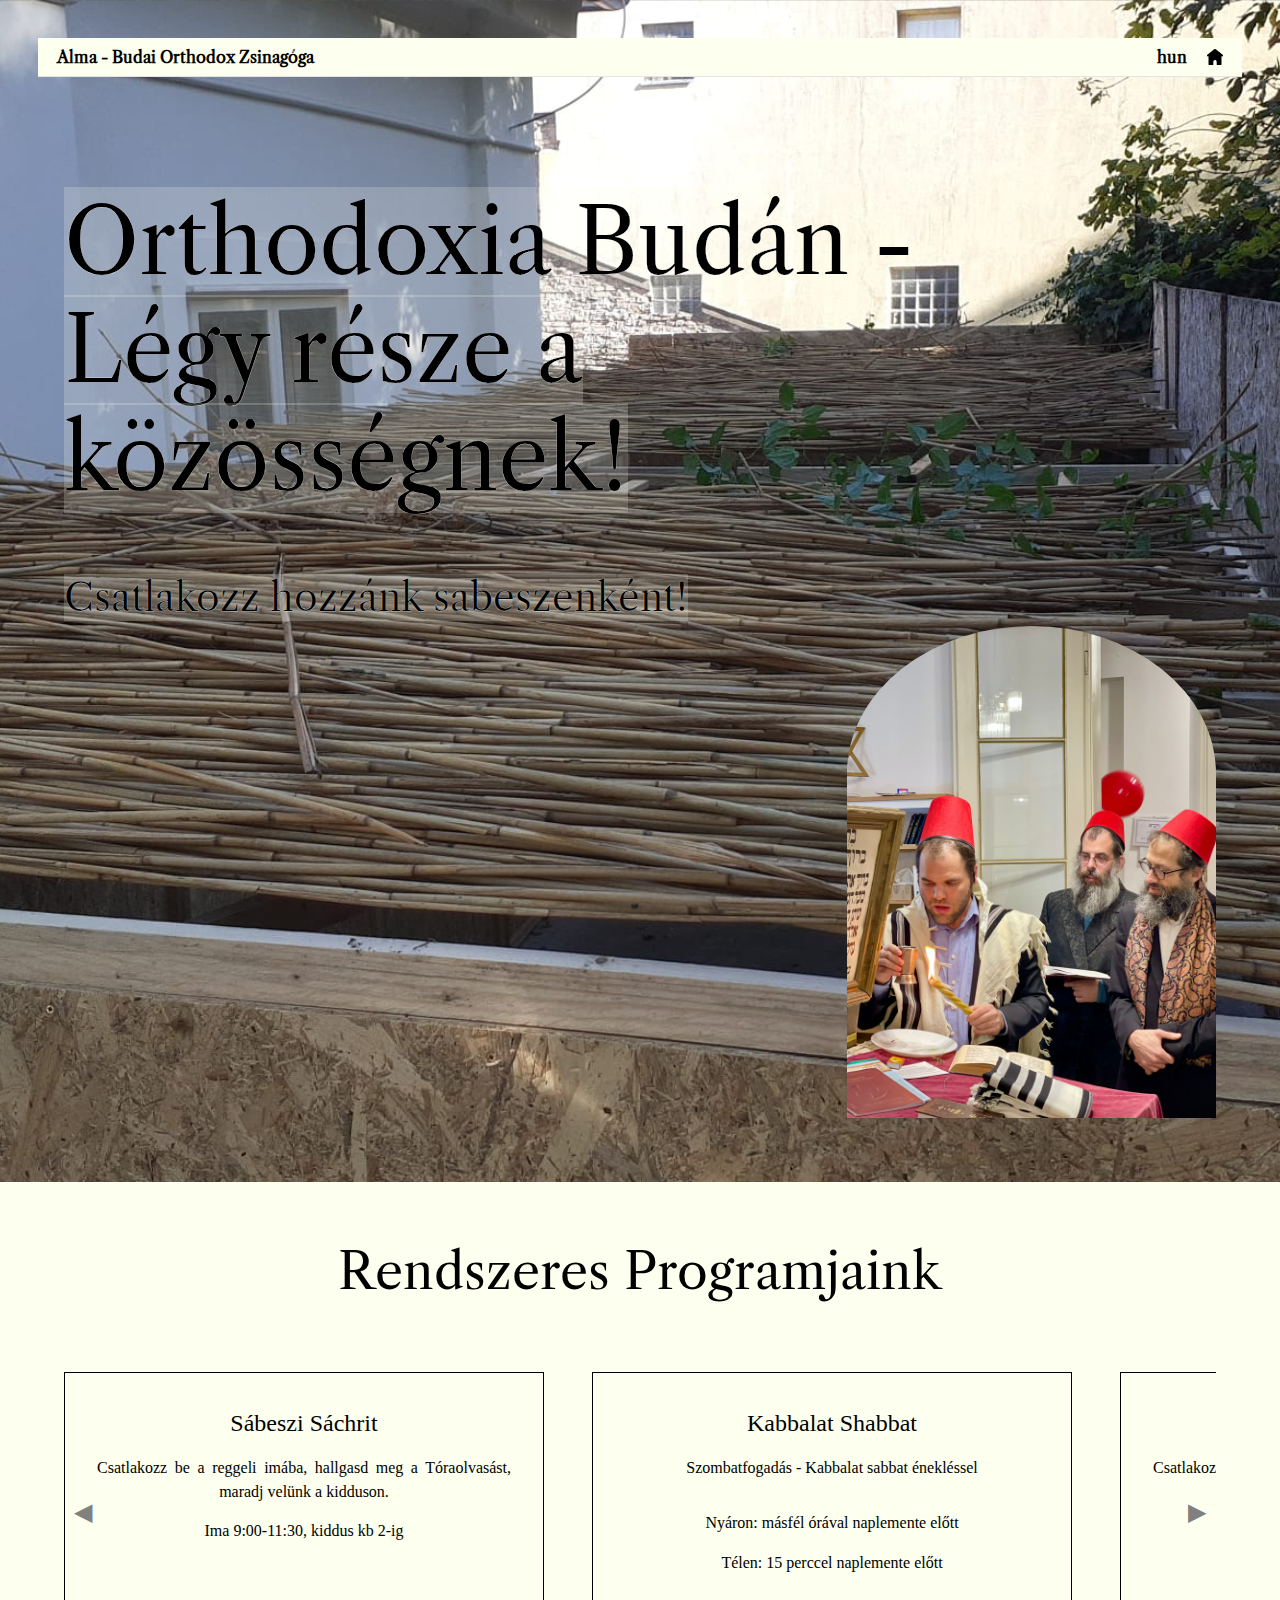
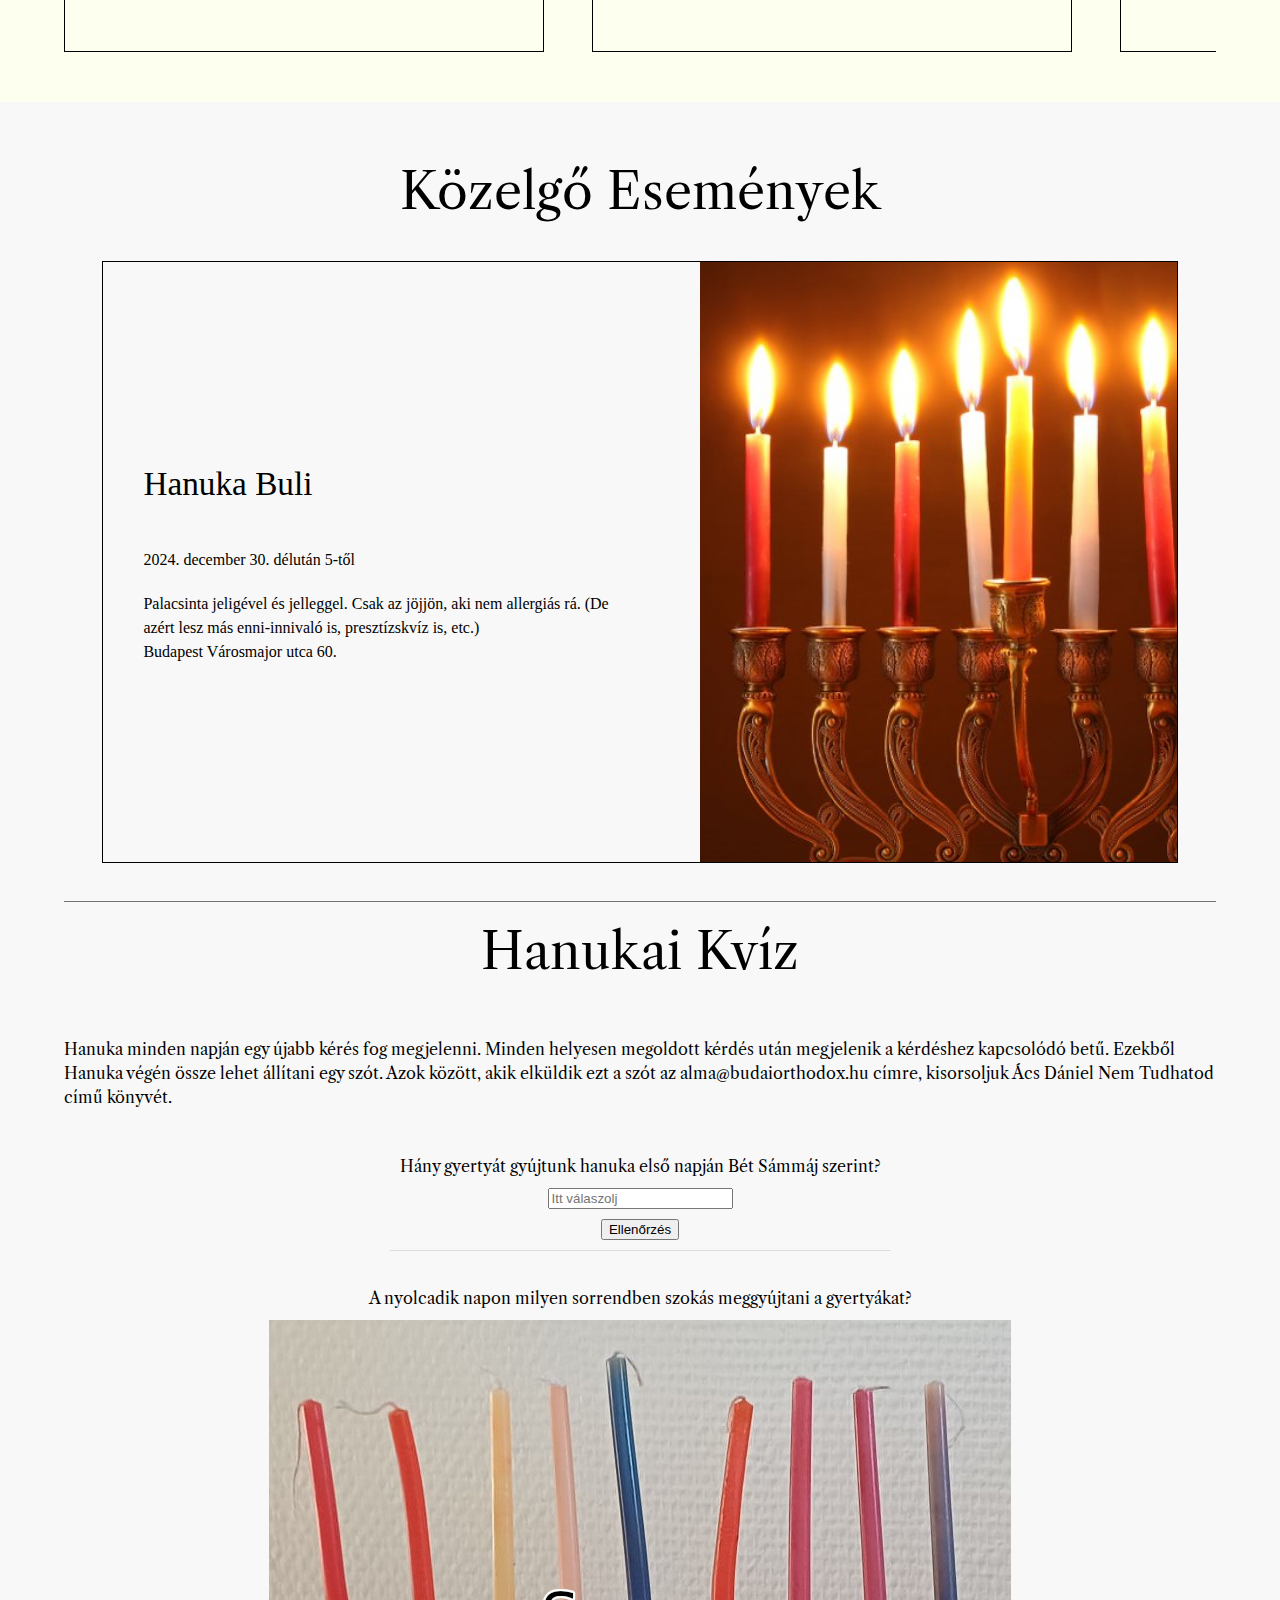
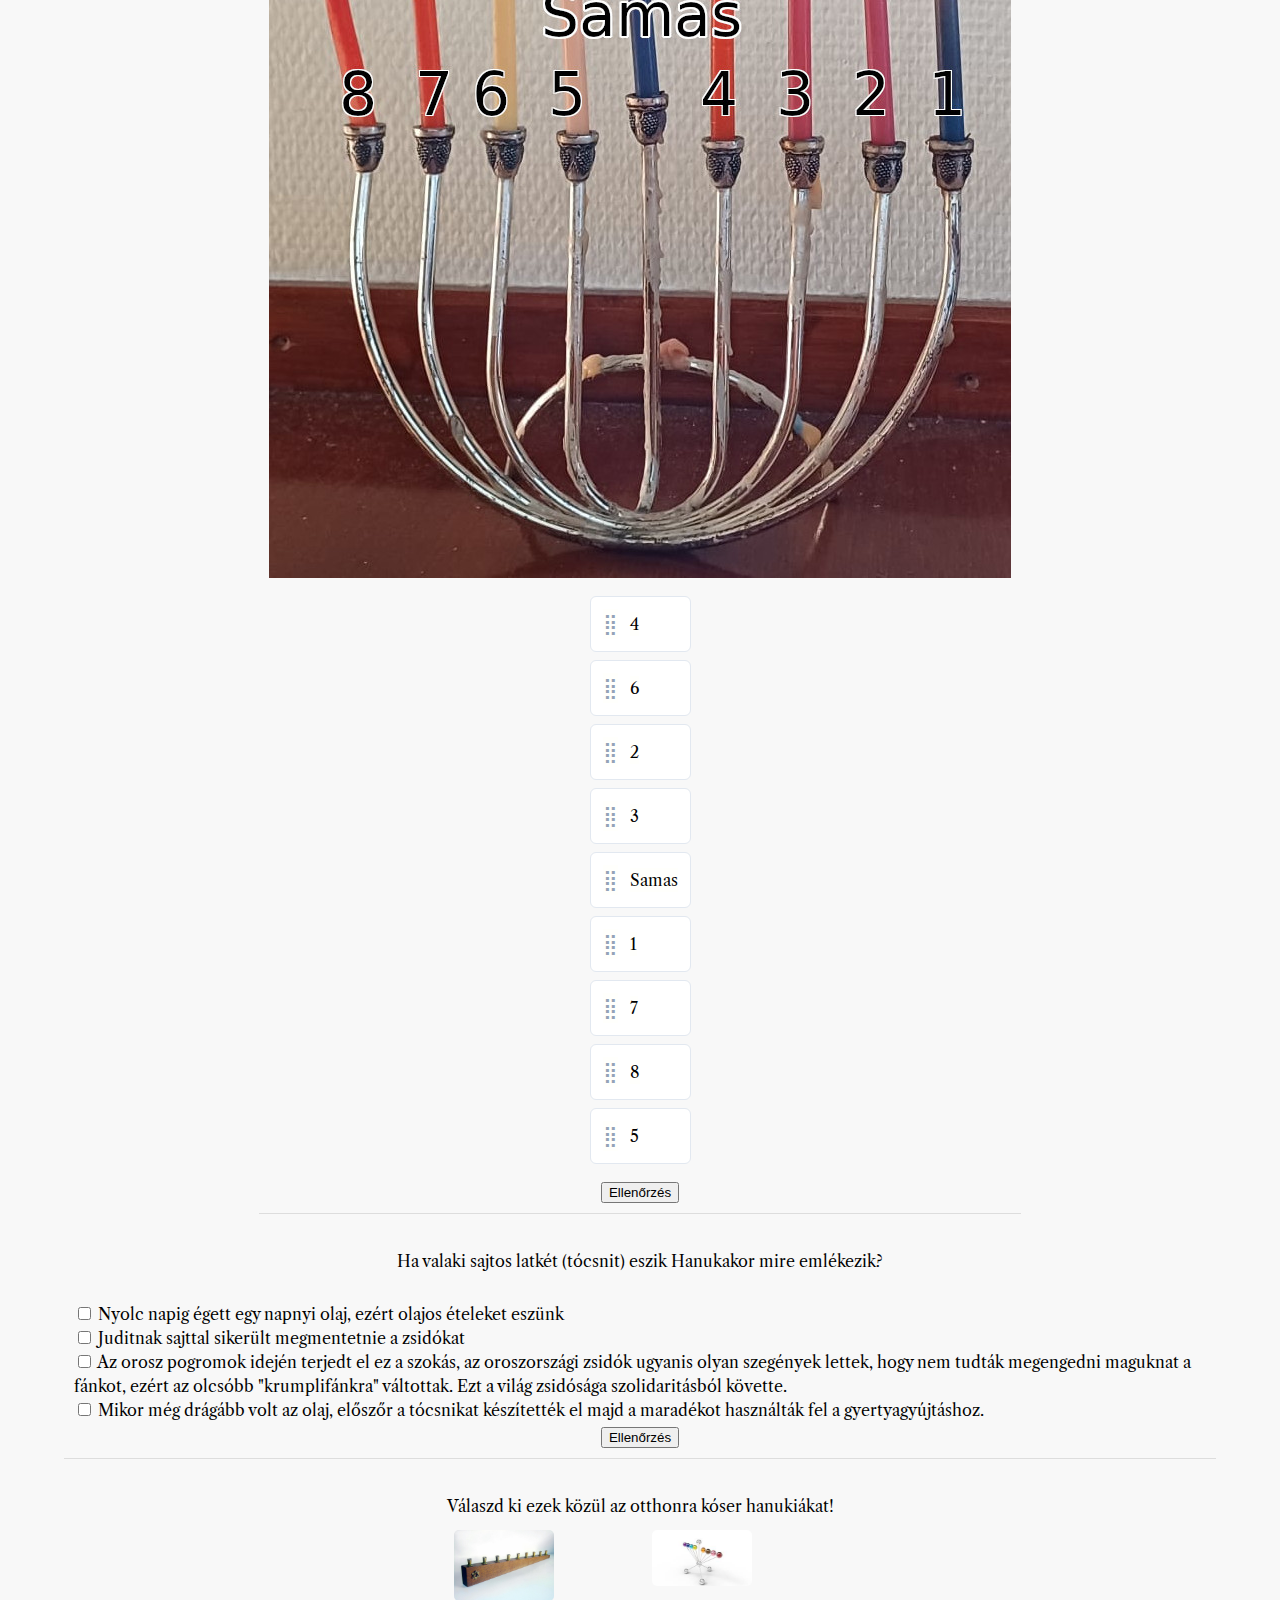
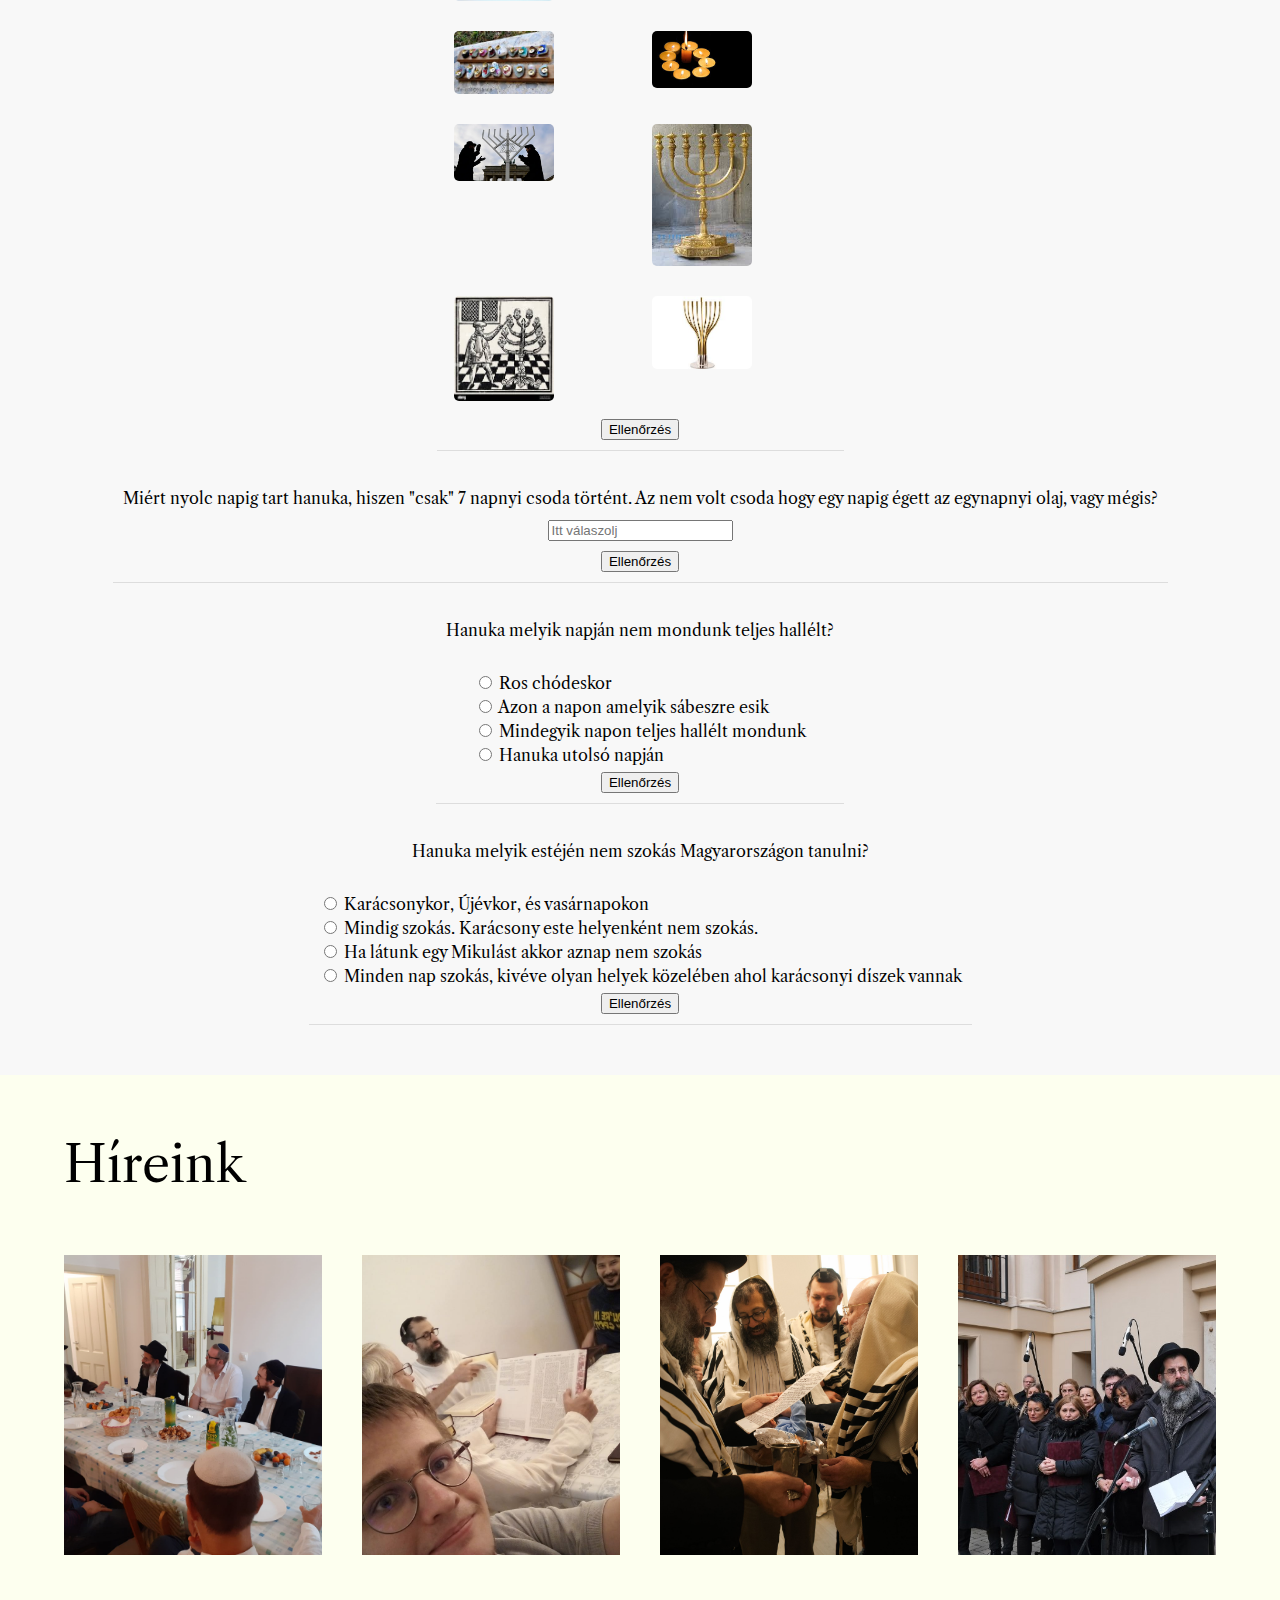
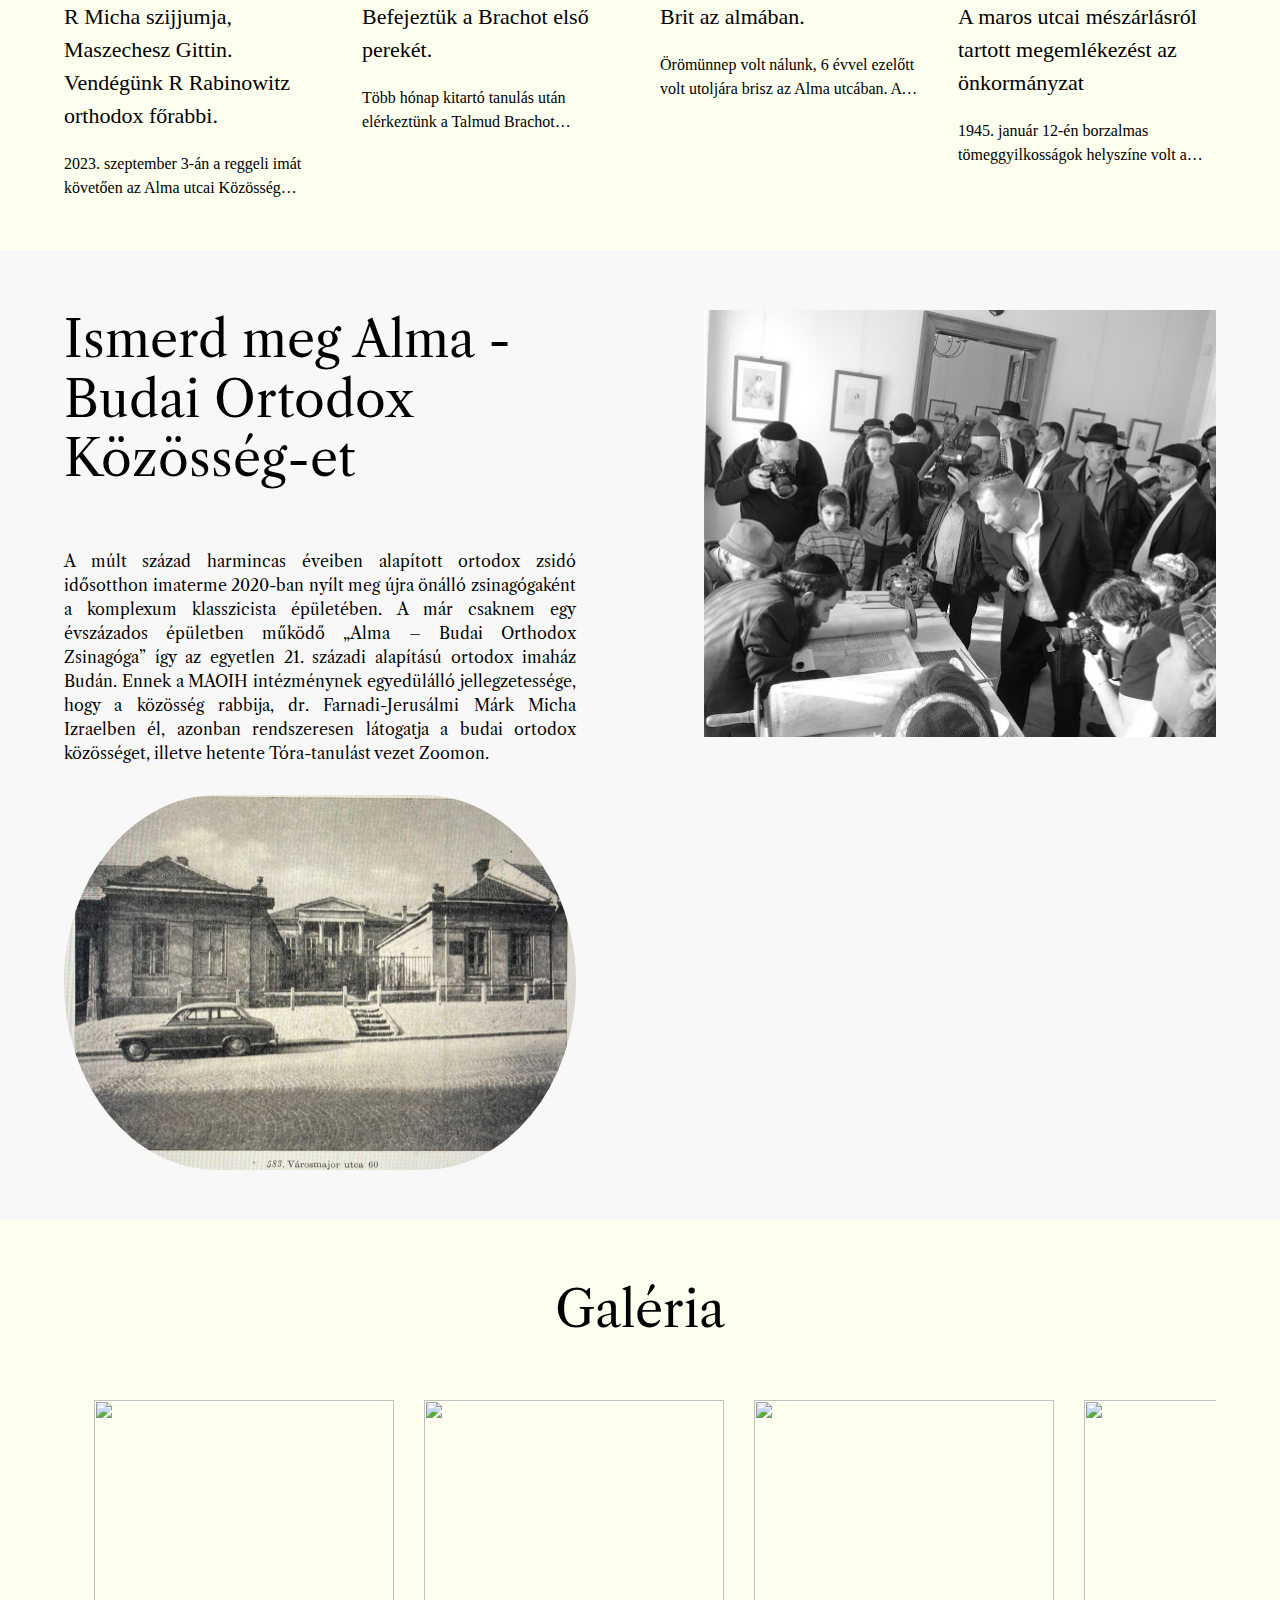
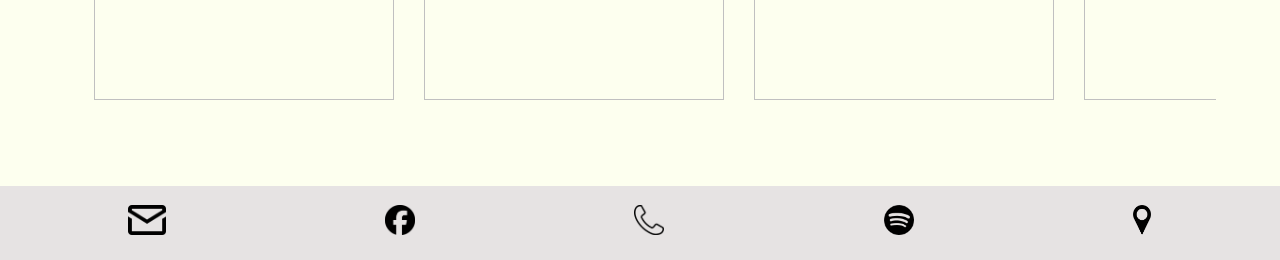
==== index.html @ a901de1e "changed how news are stored and loaded" ====
<!DOCTYPE html>
<html lang="en">
<head>
    <meta charset="UTF-8">
    <meta http-equiv="X-UA-Compatible" content="IE=edge">
    <meta name="viewport" content="width=device-width, initial-scale=1.0">
    <title>Alma Utca</title>
    <link rel="stylesheet" href="style.css">
    <link rel="apple-touch-icon" sizes="144x144" href="/apple-touch-icon.png">
    <link rel="icon" type="image/png" sizes="32x32" href="/favicon-32x32.png">
    <link rel="icon" type="image/png" sizes="16x16" href="/favicon-16x16.png">
    <link rel="manifest" href="/site.webmanifest">
    <link rel="mask-icon" href="/safari-pinned-tab.svg" color="#5bbad5">
    <meta name="msapplication-TileColor" content="#da532c">
    <meta name="theme-color" content="#ffffff">
</head>
<body>
    <div id="main">
        <div id="head">
            <div class="title">
                <span>
                    Orthodoxia Budán - Légy része a közösségnek!
                </span>
            </div>
            <div id="subtitle">
                <span>
                    Csatlakozz hozzánk sabeszenként!
                </span>
            </div>
            <div id="cover-image">
                <img id="cover-image" src="pictures/purim.jpeg" alt="purim">
            </div>
        </div>
        <div id="services">
            <div class="section-title">
                Rendszeres Programjaink
            </div>
            <div id="services-arrows">
                <button id="scroll-left" class="scroll-button">◀</button>
                <div id="service-boxes">
                    <div class="service-box">
                        <div class="service-title">
                            Sábeszi Sáchrit
                        </div>
                        <div class="service-description">
                            Csatlakozz be a reggeli imába, hallgasd meg a Tóraolvasást, maradj velünk a kidduson. 
                        </div>
                        <div class="time">
                            Ima 9:00-11:30, kiddus kb 2-ig
                        </div>
                    </div>
                    <div class="service-box">
                        <div class="service-title">
                            Kabbalat Shabbat
                        </div>
                        <div class="service-description">
                            Szombatfogadás - Kabbalat sabbat énekléssel 
                        </div>
                        <div class="time">
                            <p>Nyáron: másfél órával naplemente előtt</p>
                            <p>Télen: 15 perccel naplemente előtt</p>
                        </div>
                    </div>
                    <div class="service-box">
                        <div class="service-title">
                            Online Misna Tanulás
                        </div>
                        <div class="service-description">
                            Csatlakozz az online misna tanulásunkhoz Micha rabbival és Rambam magyarázatával.
                        </div>
                        <div class="time">
                            19:00 hétfőnként
                        </div>
                        <a href="https://chat.whatsapp.com/KH3yvmOISDRI5Ppe5qF1VL" type="button" target="_blank">
                            Lépj be a whatsapp csoportba
                        </a>
                    </div>
                    <div class="service-box">
                        <div class="service-title">
                            Én Jáákov
                        </div>
                        <div class="service-description">
                            Csatlakozz hozzánk a zsinagógában, ahol a Talmud aggadikus részeit tanuljunk a Brachot traktátusból
                        </div>
                        <div class="time">
                            19:20 hétfőnként
                        </div>
                    </div>
                </div>
                <button id="scroll-right" class="scroll-button">▶</button>
            </div>
            
        </div>
        <div id="upcoming-events">
            <div class="section-title">
                Közelgő Események
            </div>
            <div id="event">
                <div id="event-text">
                    <div id="event-title">
                        Hanuka Buli
                    </div>
                    <div>
                        2024. december 30.
                        délután 5-től
                    </div>
                    Palacsinta jeligével és jelleggel. Csak az jöjjön, aki nem allergiás rá. (De azért lesz más enni-innivaló is, presztízskvíz is, etc.) <br>
                    Budapest Városmajor utca 60.
                </div>
                <img id="event-image" src="pictures/hannukiah.jpg" alt="purim">
            </div>
            <div id="quiz">
                <div class="section-title" id="hanuka-title">
                    Hanukai Kvíz
                </div>
                <div id="quiz-desc">
                    Hanuka minden napján egy újabb kérés fog megjelenni.
                    Minden helyesen megoldott kérdés után megjelenik a kérdéshez kapcsolódó betű.
                    Ezekből Hanuka végén össze lehet állítani egy szót. Azok között, akik elküldik ezt a szót az alma@budaiorthodox.hu címre, kisorsoljuk Ács Dániel Nem Tudhatod című könyvét.
                </div>
                
                
                <div class="question-group">
                    <div class="question">
                        Hány gyertyát gyújtunk hanuka első napján Bét Sámmáj szerint?
                    </div>
                    <input type="number" id="a1" placeholder="Itt válaszolj">
                    <button onclick="check1Answer()">Ellenőrzés</button>
                    <div id="f1" class="feedback">Hibás</div>
                </div>
                <div class="question-group">
                    <div class="question">
                        A nyolcadik napon milyen sorrendben szokás meggyújtani a gyertyákat?
                    </div>
                    <img id="h-numbers" src="pictures/hanukia-8.jpg" alt="hanukia-with-numbered candles">
                    <div id="list">
                        <div class="item" draggable="true" data-value="1">
                            <span class="drag-handle"></span>
                            <span class="text">4</span>
                        </div>
                        <div class="item" draggable="true" data-value="2">
                            <span class="drag-handle"></span>
                            <span class="text">6</span>
                        </div>
                        <div class="item" draggable="true" data-value="3">
                            <span class="drag-handle"></span>
                            <span class="text">2</span>
                        </div>
                        <div class="item" draggable="true" data-value="4">
                            <span class="drag-handle"></span>
                            <span class="text">3</span>
                        </div>
                        <div class="item" draggable="true" data-value="5">
                            <span class="drag-handle"></span>
                            <span class="text">Samas</span>
                        </div>
                        <div class="item" draggable="true" data-value="6">
                            <span class="drag-handle"></span>
                            <span class="text">1</span>
                        </div>
                        <div class="item" draggable="true" data-value="7">
                            <span class="drag-handle"></span>
                            <span class="text">7</span>
                        </div>
                        <div class="item" draggable="true" data-value="8">
                            <span class="drag-handle"></span>
                            <span class="text">8</span>
                        </div>
                        <div class="item" draggable="true" data-value="9">
                            <span class="drag-handle"></span>
                            <span class="text">5</span>
                        </div>
                    </div>
                    <button onclick="checkOrder()">Ellenőrzés</button>
                    <div id="f2" class="feedback">Hibás</div>
                </div>
                <div class="question-group">
                    <form class="quiz-form" id="latke-form">     
                        <div class="question">
                            Ha valaki sajtos latkét (tócsnit) eszik Hanukakor mire emlékezik?
                        </div>
                            <div class="options">
                                <br>
                                <div class="option">
                                    <input type="checkbox" id="q1a" name="q1" value="a">
                                    <label for="q1a">Nyolc napig égett egy napnyi olaj, ezért olajos ételeket eszünk</label>
                                </div>
                                <div class="option">
                                    <input type="checkbox" id="q1b" name="q1" value="b">
                                    <label for="q1b">Juditnak sajttal sikerült megmentetnie a zsidókat</label>
                                </div>
                                <div class="option">
                                    <input type="checkbox" id="q1c" name="q1" value="c">
                                    <label for="q1c">Az orosz pogromok idején terjedt el ez a szokás, az oroszországi zsidók ugyanis olyan szegények lettek, hogy nem tudták megengedni maguknat a fánkot, ezért az olcsóbb "krumplifánkra" váltottak. Ezt a világ zsidósága szolidaritásból követte.</label>
                                </div>
                                <div class="option">
                                    <input type="checkbox" id="q1d" name="q1" value="d">
                                    <label for="q1d">Mikor még drágább volt az olaj, előszőr a tócsnikat készítették el majd a maradékot használták fel a gyertyagyújtáshoz.</label>
                                </div>
                            </div>
                        <button type="submit" class="submit-btn">Ellenőrzés</button>
                        <div id="f3" class="feedback">Hibás</div>
                    </form>
                </div>
                <div class="question-group">
                    <form id="kosher-form" class="quiz-form">     
                        <div class="question">
                            Válaszd ki ezek közül az otthonra kóser hanukiákat!
                        </div>
                            <div class="options" id="kosher-options">
                                <div class="option">
                                    <input type="checkbox" id="q2a" name="q2" value="a">
                                    <label for="q2a"><img class="kosher-img" src="pictures/h1.jpg" alt="colored-hanukia"></label>
                                </div>
                                <div class="option">
                                    <input type="checkbox" id="q2b" name="q2" value="b">
                                    <label for="q2b"><img class="kosher-img" src="pictures/h2.jpeg" alt="colored-hanukia"></label>
                                </div>
                                <div class="option">
                                    <input type="checkbox" id="q2c" name="q2" value="c">
                                    <label for="q2c"><img class="kosher-img" src="pictures/h3.jpg" alt="stone-hanukia"></label>
                                </div>
                                <div class="option">
                                    <input type="checkbox" id="q2d" name="q2" value="d">
                                    <label for="q2d"><img class="kosher-img" src="pictures/h4.jpg" alt="colored-hanukia"></label>
                                </div>
                                <div class="option">
                                    <input type="checkbox" id="q2e" name="q2" value="e">
                                    <label for="q2e"><img class="kosher-img" src="pictures/h5.webp" alt="colored-hanukia"></label>
                                </div>
                                <div class="option">
                                    <input type="checkbox" id="q2f" name="q2" value="f">
                                    <label for="q2f"><img class="kosher-img" src="pictures/h6.jpeg" alt="stone-hanukia"></label>
                                </div>
                                <div class="option">
                                    <input type="checkbox" id="q2g" name="q2" value="g">
                                    <label for="q2g"><img class="kosher-img" src="pictures/h7.jpeg" alt="colored-hanukia"></label>
                                </div>
                                <div class="option">
                                    <input type="checkbox" id="q2h" name="q2" value="h">
                                    <label for="q2h"><img class="kosher-img" src="pictures/h8.jpeg" alt="stone-hanukia"></label>
                                </div>
                            </div>
                        
            
                        <button type="submit" class="submit-btn">Ellenőrzés</button>
                        <div id="f4" class="feedback">Hibás</div>
                    </form>
                </div>
                <div class="question-group">
                    <div class="question">
                        Miért nyolc napig tart hanuka, hiszen "csak" 7 napnyi csoda történt. Az nem volt csoda hogy egy napig égett az egynapnyi olaj, vagy mégis?
                    </div>
                    <input type="text" id="a5" placeholder="Itt válaszolj">
                    <button onclick="check5Answer()">Ellenőrzés</button>
                    <div id="f5" class="feedback">Hibás</div>
                </div>
                <div class="question-group">
                    <form class="quiz-form" id="hallel-form">     
                        <div class="question">
                            Hanuka melyik napján nem mondunk teljes hallélt?
                        </div>
                            <div class="options">
                                <br>
                                <div class="option">
                                    <input type="radio" id="q3a" name="q3" value="a">
                                    <label for="q3a">Ros chódeskor</label>
                                </div>
                                <div class="option">
                                    <input type="radio" id="q3b" name="q3" value="b">
                                    <label for="q3b">Azon a napon amelyik sábeszre esik</label>
                                </div>
                                <div class="option">
                                    <input type="radio" id="q3c" name="q3" value="c">
                                    <label for="q3c">Mindegyik napon teljes hallélt mondunk</label>
                                </div>
                                <div class="option">
                                    <input type="radio" id="q3d" name="q3" value="d">
                                    <label for="q3d">Hanuka utolsó napján</label>
                                </div>
                            </div>
                        <button type="submit" class="submit-btn">Ellenőrzés</button>
                        <div id="f6" class="feedback">Hibás</div>
                    </form>
                </div>
                <div class="question-group">
                    <form class="quiz-form" id="study-form">     
                        <div class="question">
                            Hanuka melyik estéjén nem szokás Magyarországon tanulni?
                        </div>
                            <div class="options">
                                <br>
                                <div class="option">
                                    <input type="radio" id="q4a" name="q4" value="a">
                                    <label for="q4a">Karácsonykor, Újévkor, és vasárnapokon</label>
                                </div>
                                <div class="option">
                                    <input type="radio" id="q4b" name="q4" value="b">
                                    <label for="q4b">Mindig szokás. Karácsony este helyenként nem szokás.</label>
                                </div>
                                <div class="option">
                                    <input type="radio" id="q4c" name="q4" value="c">
                                    <label for="q4c">Ha látunk egy Mikulást akkor aznap nem szokás</label>
                                </div>
                                <div class="option">
                                    <input type="radio" id="q4d" name="q4" value="d">
                                    <label for="q4d">Minden nap szokás, kivéve olyan helyek közelében ahol karácsonyi díszek vannak</label>
                                </div>
                            </div>
                        <button type="submit" class="submit-btn">Ellenőrzés</button>
                        <div id="f7" class="feedback">Hibás</div>
                    </form>
                </div>
            </div>
        </div>
        <div id="news">
            <div class="section-title left-title">
                Híreink
            </div>
            <div id="news-blogs">
                <!--<a href="#" class="new">
                    <img src="pictures/p1.jpeg" alt="nv">
                    <div>
                        <div class="new-title">
                            R Micha szijjumja, Maszechesz Gittin. Vendégünk R Rabinowitz orthodox főrabbi.  
                        </div>
                        <div class="new-description">
                            2023. szeptember 3-án a reggeli imát követően az Alma utcai Közösség rabbija, R Micha Jerusalmi befejezte a Talmud Gittin kötetének tanulásását. Ezt megünneplendő lakomát tartottunk az Alma utcában, ahol vendégünk volt R Aryeh Rabinowitz, a MAOIH főrabbija.
                        </div>
                    </div>
                </a>-->
                <!--<a href="#" class="new">
                    <img src="pictures/brachot.jpeg" alt="nv">
                    <div>
                        <div class="new-title">
                            Befejeztük a Brachot első perekét.
                        </div>
                        <div class="new-description">
                            Több hónap kitartó tanulás után elérkeztünk a Talmud Brachot traktátusának második fejezetéhez. Hétfő esti tanulásainkon a Talmud aggadikus részeit tanulmányozzuk az Én Jáákov nevű kiadványból. Ez előtt még online tanuláson részt vehetünk Micha rabbival, akivel ugyanennek a traktásusnak a Misnáit tanuljuk Rambam magyarázataival.
                        </div>
                    </div>
                </a>-->
                <!--<a href="#" class="new">
                    <img src="pictures/brit.jpeg" alt="nv">
                    <div>
                        <div class="new-title">
                            Brit az almában.
                        </div>
                        <div class="new-description">
                            Örömünnep volt nálunk, 6 évvel ezelőtt volt utoljára brisz az Alma utcában. A Cseh család második fiát léptettük Ábráhám szövetségébe. A mohel Rav Jehosua Adler volt, a kveterek R Zév Paskesz és Sáron, a szandek Rav Árje Mordecháj Rabinowitz, az ortodoxia főrabbija volt. A nevet R Micha Farnadi-Jerusalmi rabbink adta, míg a gyermeket Hegedüs Sault tartotta. A kisfiú a Jákov Elázár nevet kapta. Mazal Tov!
                        </div>
                    </div>
                </a>-->
                <!--<a href="#" class="new">
                    <img src="pictures/maros.jpeg" alt="n4">
                    <div>
                        <div class="new-title">
                            A maros utcai mészárlásról tartott megemlékezést az önkormányzat
                        </div>
                        <div class="new-description">
                            1945. január 12-én borzalmas tömeggyilkosságok helyszíne volt a Hegyvidék: a Maros utcai zsidókórházban, a Városmajor utcai Bíró Dániel Kórházban, valamint az Alma utcai szeretetotthonban védtelen emberek százait ölték meg a XII. kerületi nyilasok.
                            A meggyilkoltakra emlékezve az egykori zsidókórház udvarán található emléktáblánál, valamint a második világháború kerületi áldozatainak városmajori (Mohácsi András, közösségünk tagja által tervezett) emlékművénél helyezte el koszorúit a Hegyvidéki Önkormányzat.
                            Farnadi-Jerusálmi Micha rabbink szintén is beszélt az egybegyűltek előtt. Úgy látja, vannak, akik számára a tények nem fontosak, és negatív fényben tüntetik fel az emlékezést, mondván, egyeseknek „mindig csak ugyanaz jut az eszébe”.
                            De ez nem így van, hiszen emlékezni kell ahhoz, hogy ne felejtsük el a szörnyűségeket, azok ne történhessenek meg ismét.
                            A beszédről a felvételt itt láthatjátok:
                        </div>
                    </div>
                </a>-->

            </div>
        </div>
        <div id="about">
            <div id="left-section">
                <div class="section-title left-title" id="about-title">
                    Ismerd meg Alma - Budai Ortodox Közösség-et
                </div>
                <!--Az Alma utca épületét valamivel a hábórú után vette a hitközség. Ekkor lett szeretetotthon és zsinagóga ahová az otthon lakói és a környéken élő zsidók is jártak. A következő években az épület folyamatosan romlott így felújításra szorult, ez nemrégiben be is fejeződött az imaház részén. Napjainkban egy fiatalos kisebb közösség alkotja Buda egyetlen ortodox közösségét.-->
                <!--AI version-->
                <!--Ez a rész még nincs kész teljesen, bocsi. <br>
                Az Alma utcai épület története fontos részét képezi Budapest zsidó örökségének. A második világháború befejezését követő években a budai zsidó hitközség megvásárolta ezt az ingatlant, amely hamarosan kettős funkciót kezdett betölteni: egyrészt szeretetotthonként szolgált az idős, gondozásra szoruló zsidó emberek számára, másrészt zsinagógaként működött, amely nemcsak az otthon lakóit, hanem a környező utcákban és kerületekben élő zsidó családokat is vonzotta.
Az épület az évtizedek során jelentős igénybevételnek volt kitéve, és állapota fokozatosan romlott. A szerkezeti problémák és az általános elhasználódás miatt átfogó felújításra volt szükség. A rekonstrukciós munkálatok elsősorban az imaház részére koncentráltak, és örömteli módon a közelmúltban sikeresen be is fejeződtek. A felújítás során nagy figyelmet fordítottak arra, hogy megőrizzék az épület eredeti karakterét, miközben a modern kor követelményeinek is megfeleljen.
Napjainkban ez a hely különleges szerepet tölt be Budapest zsidó életében, hiszen ez Buda egyetlen ortodox közössége. A korábbi időszakokhoz képest jelentős változás, hogy most egy fiatalabb generáció alkotja a közösség gerincét. Ez a fiatalos lendület új energiát és dinamizmust hoz a közösség életébe, miközben az ortodox hagyományokat és szokásokat hűen őrzik és ápolják. A közösség aktív szerepet vállal a zsidó vallási és kulturális élet fenntartásában, rendszeres programokat és összejöveteleket szerveznek, ezáltal is erősítve a budai zsidóság összetartását és identitását.
Ez a fejlődés azt mutatja, hogy az Alma utcai zsinagóga és közösségi központ továbbra is fontos szerepet játszik a főváros zsidó életében, összekapcsolva a múlt örökségét a jelen kihívásaival és a jövő lehetőségeivel.-->
A múlt század harmincas éveiben alapított ortodox zsidó idősotthon imaterme 2020-ban nyílt meg újra önálló zsinagógaként a komplexum klasszicista épületében. A már csaknem egy évszázados épületben működő „Alma – Budai Orthodox Zsinagóga” így az egyetlen 21. századi alapítású ortodox imaház Budán. Ennek a MAOIH intézménynek egyedülálló jellegzetessége, hogy a közösség rabbija, dr. Farnadi-Jerusálmi Márk Micha Izraelben él, azonban rendszeresen látogatja a budai ortodox közösséget, illetve hetente Tóra-tanulást vezet Zoomon.
                <img src="pictures/regi-wide.jpeg" alt="virag">
            </div>
            <img id="about-right-image" src="pictures/people.jpg" alt="torajavitas">
        </div>
        <div id="gallery">
            <div class="section-title">
                Galéria
            </div>
            <!--<div id="images-arrows">
                <button id="left-arrow" class="arrow">&lt;</button>-->
                <div id="images">
                    <a target="_blank" href="pictures/gallery/p1.jpeg">
                        <img src="pictures/gallery/p1.jpeg" alt="">
                    </a>
                    <a target="_blank" href="pictures/gallery/p2.jpeg">
                        <img src="pictures/gallery/p2.jpeg" alt="">
                    </a>
                    <a target="_blank" href="pictures/gallery/p3.jpeg">
                        <img src="pictures/gallery/p3.jpeg" alt="">
                    </a>
                    <a target="_blank" href="pictures/gallery/p4.jpeg">
                        <img src="pictures/gallery/p4.jpeg" alt="">
                    </a>
                    <a target="_blank" href="pictures/gallery/nature.jpg">
                        <img src="pictures/gallery/nature.jpg" alt="">
                    </a>
                    <a target="_blank" href="pictures/gallery/indoors.jpeg">
                        <img src="pictures/gallery/indoors.jpeg" alt="">
                    </a>
                    <a target="_blank" href="pictures/gallery/people.jpg">
                        <img src="pictures/gallery/people.jpg" alt="">
                    </a>
                    <a target="_blank" href="pictures/gallery/suka.jpeg">
                        <img src="pictures/gallery/suka.jpeg" alt="">
                    </a>
                    <a target="_blank" href="pictures/gallery/purim.jpeg">
                        <img src="pictures/gallery/purim.jpeg" alt="">
                    </a>
                    <a target="_blank" href="pictures/gallery/brit.jpeg">
                        <img src="pictures/gallery/brit.jpeg" alt="">
                    </a>
                    <a target="_blank" href="pictures/gallery/brachot.jpeg">
                        <img src="pictures/gallery/brachot.jpeg" alt="">
                    </a>
                    <a target="_blank" href="pictures/gallery/regi-tall.jpeg"></a>
                        <img src="pictures/gallery/regi-tall.jpeg" alt="">
                    </a>
                </div>
                <!--<button id="right-arrow" class="arrow">&gt;</button>
            </div>-->
        </div>
    </div>
    <script src="script.js"></script>
</body>
---- style.css ----
body {
	margin: 0px;
	font-family: caslon;
	line-height: 1.5;
}

a {
	text-decoration: none;
	color: inherit;
}

header {
	position: fixed;
	background-color: #fdffef;
	border-bottom: 1px solid #e6e3e3;
	/*width: calc(100% - 2cm);*/
	height: 1cm;
	font-weight: bold;
	display: flex;
	align-items: center;
	padding-left: 0.5cm;
	padding-right: 0.5cm;
	margin: 0.5cm;
	justify-content: space-between;
	z-index: 2;
	top: 0.5cm;
	left: 0.5cm;
	right: 0.5cm;
}

header a img {
	height: 16px;
}

header a {
	display: flex;
	align-items: center;
}

#right-header {
	display: flex;
	gap: 20px;
	align-items: center;
}

#main {
	display: flex;
	flex-direction: column;
}

#main > * {
	padding-left: 5vw;
	padding-right: 5vw;
	padding-top: 60px;
	padding-bottom: 50px;
}

#head {
	background-image: url("pictures/suka.jpeg");
	background-position: center;
	background-size: cover;
	display: flex;
	flex-direction: column;
	padding-bottom: 5vw;
}

.title {
	font-size: min(10.8vw, 90px);
	/*font-size: 21px;*/
	font-family: Caslon;
	max-width: 960px;
	/*height: 200px;*/
	/*margin-top: 190px;*/
	margin-top: 10vw;
	-webkit-text-stroke: #f8f8f8 0.2px;
	line-height: 1.2;
}

#subtitle {
	font-size: 3vw;
	/*font-size: 32px;*/
	margin-top: 1.5cm;
	/*font-weight: bolder;*/
	-webkit-text-stroke: whitesmoke 0.25px;
}

span {
	/*background-color: #fdffef;*/
	background-color: rgba(253, 255, 239, 0.2);
}

#cover-image {
	max-width: 418px;
	max-height: 492px;
	align-self: flex-end;
	border-top-left-radius: 50% 30%;
	border-top-right-radius: 50% 30%;
}

@font-face {
	font-family: Caslon;
	/*font-weight: bolder;*/
	src: url("/fonts/Libre_Caslon_Text/LibreCaslonText-Regular.ttf");
}

@font-face {
	font-family: Wix;
	/*font-weight: bolder;*/
	src: url("/fonts/Wix_Madefor_Text/WixMadeforText-VariableFont_wght.ttf");
}

.section-title {
	/*font-size: 72px;*/
	font-size: max(3.9vw, 26px);
	text-align: center;
	line-height: 1.2;
	margin-bottom: 30px;
}

.left-title {
	text-align: left;
}

#services {
	background-color: #fdffef;
	gap: 40px;
	display: flex;
	flex-direction: column;
}

#services-arrows {
    display: flex;
    align-items: center;
    position: relative;
    width: 100%;
}

.scroll-button {
    background-color: transparent;
    color: gray;
    border: none;
    cursor: pointer;
    font-size: 24px;
    padding: 10px;
	display: none;
}

#scroll-left {
    position: absolute;
    left: 0;
}

#scroll-right {
    position: absolute;
    right: 0;
}


#service-boxes {
	flex-direction: column;
	font-family: Wix;
	font-size: 16px;
	display: flex;
	gap: 48px;
	/*justify-content: center;*/
    overflow-x: auto;
    scroll-behavior: smooth;
    /*width: calc(100% - 100px);*/ /* Adjusting width to accommodate arrows */
}

.service-box {
	border: 1px solid black;
	height: 280px;
	width: 100%;
	/*min-width: 360px;*/
	max-width: 480px;
	box-sizing: border-box;
	flex-shrink: 0;
	display: flex;
	flex-direction: column;
	align-items: center;
	padding: 32px;
	gap: 15px;
	/*flex: 1 1 360px;*/
	text-align: center;
	/*justify-content: center;*/
}

.service-title {
	font-size: 24px;
	font-weight: light;
}

.service-description {
	text-align: justify;
	text-align-last: center;
}

.service-box a {
	background-color: #eec355;
	padding: 11px;
}

#upcoming-events {
	background-color: #f8f8f8;
}

#event {
	flex-direction: column-reverse;
	border: 1px solid black;
	display: flex;
	height: 600px;
	margin: 3vw;
	gap: 40px;
	font-family: Wix;
}

#event-text {
	flex: 1;
	display: flex;
	justify-content: center;
	flex-direction: column;
	gap: 20px;
	padding: 40px;
	box-sizing: border-box;
	width: 100%;
}

#event-title {
	font-size: 24px;
	/*font-size: 2.6vw;*/
	margin-bottom: 20px;
	/*display: contents;*/
}

#event-image {
	flex: 1;
	object-fit: cover;
	width: 100%;
	overflow: hidden;
}

#news {
	background-color: #fdffef;
}

#news-blogs {
	display: flex;
	flex-direction: column;
	justify-content: space-between;
	margin-top: 60px;
	width: 100%;
	gap: 40px;
	font-family: Wix;
}

.new {
	display: flex;
	flex-direction: column;
	flex: 1;
	gap: 45px;
}

.new:hover {
	/*background-color: #e4e6d7;*/
	/*background-color: hsl(67.5, 6.27, 80);*/
	transform: scale(1.05);
}

.new img {
	max-width: 100%;
	height: 300px;
	object-fit: cover;
}

.new-title {
	margin-bottom: 20px;
	font-size: 22px;
}

.new-description {
	display: -webkit-box;
	-webkit-box-orient: vertical;
	-webkit-line-clamp: 2;
	overflow: hidden;
	text-overflow: ellipsis;
	height: 3em;
	line-height: 1.5em;
	line-clamp: 2;
}

#about {
	background-color: #f8f8f8;
	display: flex;
	justify-content: space-between;
	position: relative;
	/*height: auto;
	min-height: 300px;*//
}

#left-section {
	width: 40vw;
	font-size: 16px;
	gap: 30px;
	display: flex;
	flex-direction: column;
	text-align: justify;
}

#left-section img {
	aspect-ratio: 467/342;
	object-fit: cover;
	border-top-left-radius: 30% 50%;
	border-bottom-left-radius: 30% 50%;
	border-top-right-radius: 30% 50%;
	border-bottom-right-radius: 30% 50%;
}

#about-right-image {
	max-width: 40vw;
	max-height: calc(30vw/467*520);
	object-fit: cover;
}

#gallery {
	background-color: #fdffef;
}

#images {
	display: flex;
	gap: 30px;
	/*transition: transform 0.5s ease;*/
  	overflow: auto;
  	white-space: nowrap;
  	padding: 30px;
}

#images img{
	height: 300px;
	width: 300px;
	object-fit: cover;
	flex-shrink: 0;
}

footer {
	background-color: #e6e3e3;
	display: flex;
	justify-content: space-around;
	align-items: center;
	padding: 0.5cm;	
}

footer a img {
	height: 30px;
}

#news-body {
	padding-left: 10vw;
	padding-right: 10vw;
	display: flex;
	flex-direction: column;
	background-color: #fdffef;
	z-index: 0;
	position: relative;
	padding-bottom: 5vw;
}

#news-body > * {
	z-index: 3;
}

#news-image {
	width: 100vw;
	height: 100vh;
	object-position: center;
	object-fit: cover;
	position: absolute;
	top: 0;
	z-index: -1;
	right: 0;
}

#new-cover-title {
	/*font-size: 120px;*/
	max-width: 100%;
	-webkit-text-stroke: #f8f8f8 1px;
}

#title-line {
	margin-top: 50px;
	margin-bottom: 100px;
	width: 100%;
	height: 1px;
	background: black;
	border: 1px;
	border-color: gray;
}

#image-overlay {
	position: absolute;
	top: 0;
	left: 0;
	width: 100%;
	height: 100vh;
	background: linear-gradient(to bottom, rgba(0, 0, 0, 0) 0%, #fdffef);
	z-index: 2; /* Above the image, below the content */
	pointer-events: none; /* Ensure the overlay doesn't block interactions */
}

  #news-description {
	font-size: xx-large;
	text-align: justify;
	font-family: Wix;
  }

  #quiz {
	display: flex;
	align-items: center;
	flex-direction: column;
	border: 0;
	border-top: 1px;
	border-color: rgba(107, 100, 100, 0.915);
	border-style: solid;
	gap: 25px;
  }

  #quiz-desc {
	margin-bottom: 10px;
  }

  #hanuka-title {
	margin-top: 20px;
  }

  .question-group {
	display: flex;
	flex-direction: column;
	align-items: center;
	gap: 10px;
	max-width: 100%;
	border-bottom: 1px solid #ddd;
	padding: 10px;
  }

  .feedback {
	margin-top: 10px;
	padding: 10px;
	border-radius: 4px;
	/*opacity: 0;*/
	transition: opacity 0.3s ease;
	min-height: 42px;
	display: none;
	width: auto;
	text-align: center;
	vertical-align: middle;
}

.correct {
	background-color: #d4edda;
	color: #155724;
	border: 1px solid #c3e6cb;
	opacity: 1;
}

.incorrect {
	background-color: #f8d7da;
	color: #721c24;
	border: 1px solid #f5c6cb;
	opacity: 1;
}

.drag-handle {
	margin-right: 12px;
	color: #94a3b8;
}

.drag-handle::before {
	content: "⣿";
	font-size: 20px;
}

.item {
	display: flex;
	align-items: center;
	padding: 12px;
	margin: 8px 0;
	background: white;
	border: 1px solid #e2e8f0;
	border-radius: 6px;
	cursor: move;
	user-select: none;
	transition: background-color 0.3s ease;
	touch-action: none;
}

.item:hover {
	background: #f8fafc;
}

.item.dragging {
	opacity: 0.5;
	border: 1px dashed #3b82f6;
}

#h-numbers {
	max-width: 100%;
}

.quiz-form {
	display: flex;
	flex-direction: column;
	align-items: center;
	gap: 5px;
}

.kosher-img {
	width: 100px;
	height: auto;
	border-radius: 5px;
	display: block;
	margin: 0 auto;
}

#kosher-options {
	display: grid;
	grid-template-columns: repeat(2, 1fr); /* Two columns */
	gap: 10px; /* Space between rows and columns */
	width: 100%;
  }

#kosher-options .option input[type="checkbox"]{
	display: none;
}

#kosher-options .option label {
	display: inline-block;
	cursor: pointer;
	border: 2px solid transparent;
	border-radius: 8px;
	padding: 5px;
	transition: all 0.3s ease;
}

#kosher-options .option label:hover {
	border-color: #aaa;
	transform: scale(2);
}

/*#kosher-options .option label:active {
	transition-delay: 3s;
	transform: scale(1.5); /* Scale up 1.5x 
	filter: brightness(1.2); /* Optional: brighten the image 
  }*/

#kosher-options .option input[type="checkbox"]:checked + label {
	border-color: #007bff;
	box-shadow: 0 0 10px rgba(0, 123, 255, 0.5);
}

  @media (min-width: 800px) {
	#service-boxes {
	  flex-direction: row;
	}
	.scroll-button {
		display: block;
	}
	#event-title {
		font-size: 2.6vw;
	}
	#event {
		flex-direction: row;
	}
	#news-blogs {
		flex-direction: row;
	}
  }

  @media (max-width: 800px) {
	#subtitle {
		font-size: 32px;
	}
	.section-title {
		text-align: center;
	}
	#about-right-image {
		display: none;
	}
	#left-section {
		width: 100%;
	}
	#services-arrows {
		justify-content: center;
	}
	header {
		left: 0px;
		right: 0px;
		top: 0px;
		margin: 0px;
		margin-bottom: 0.5cm;
		padding: 15px;
	}
  }
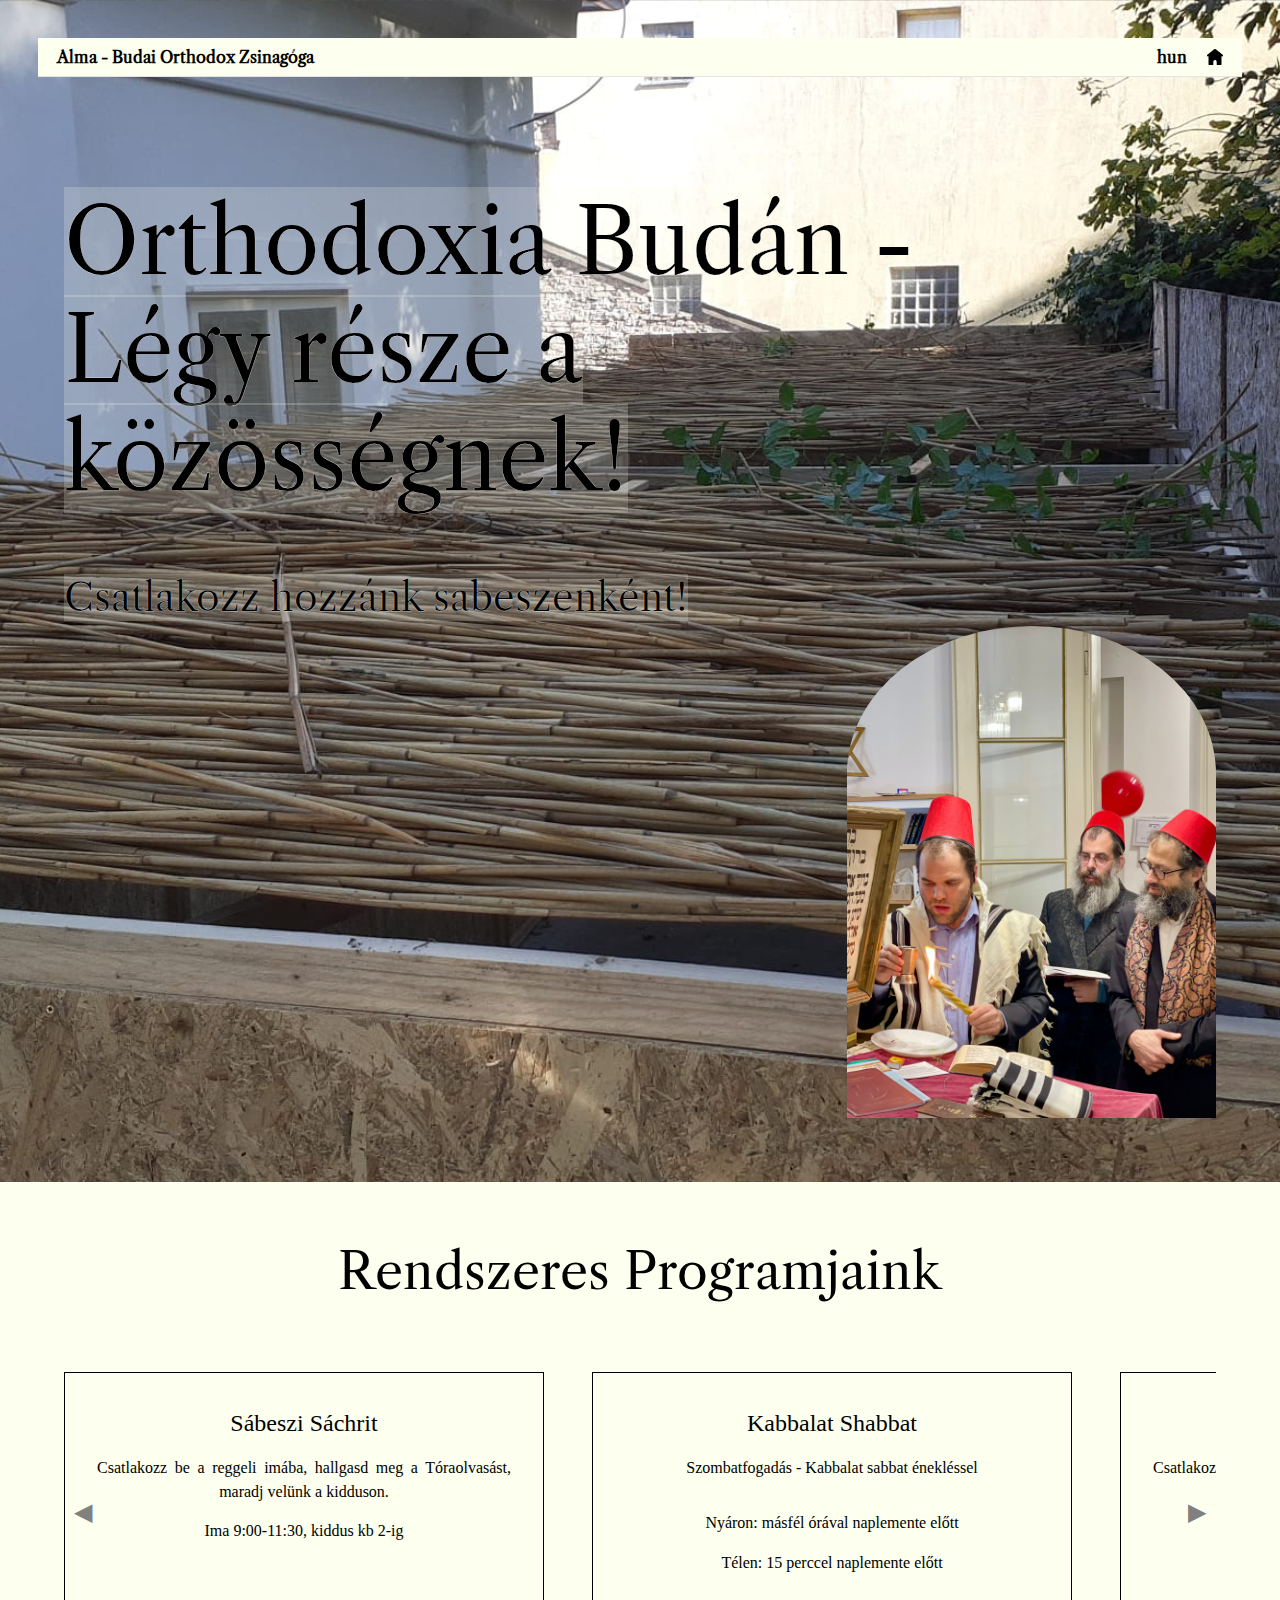
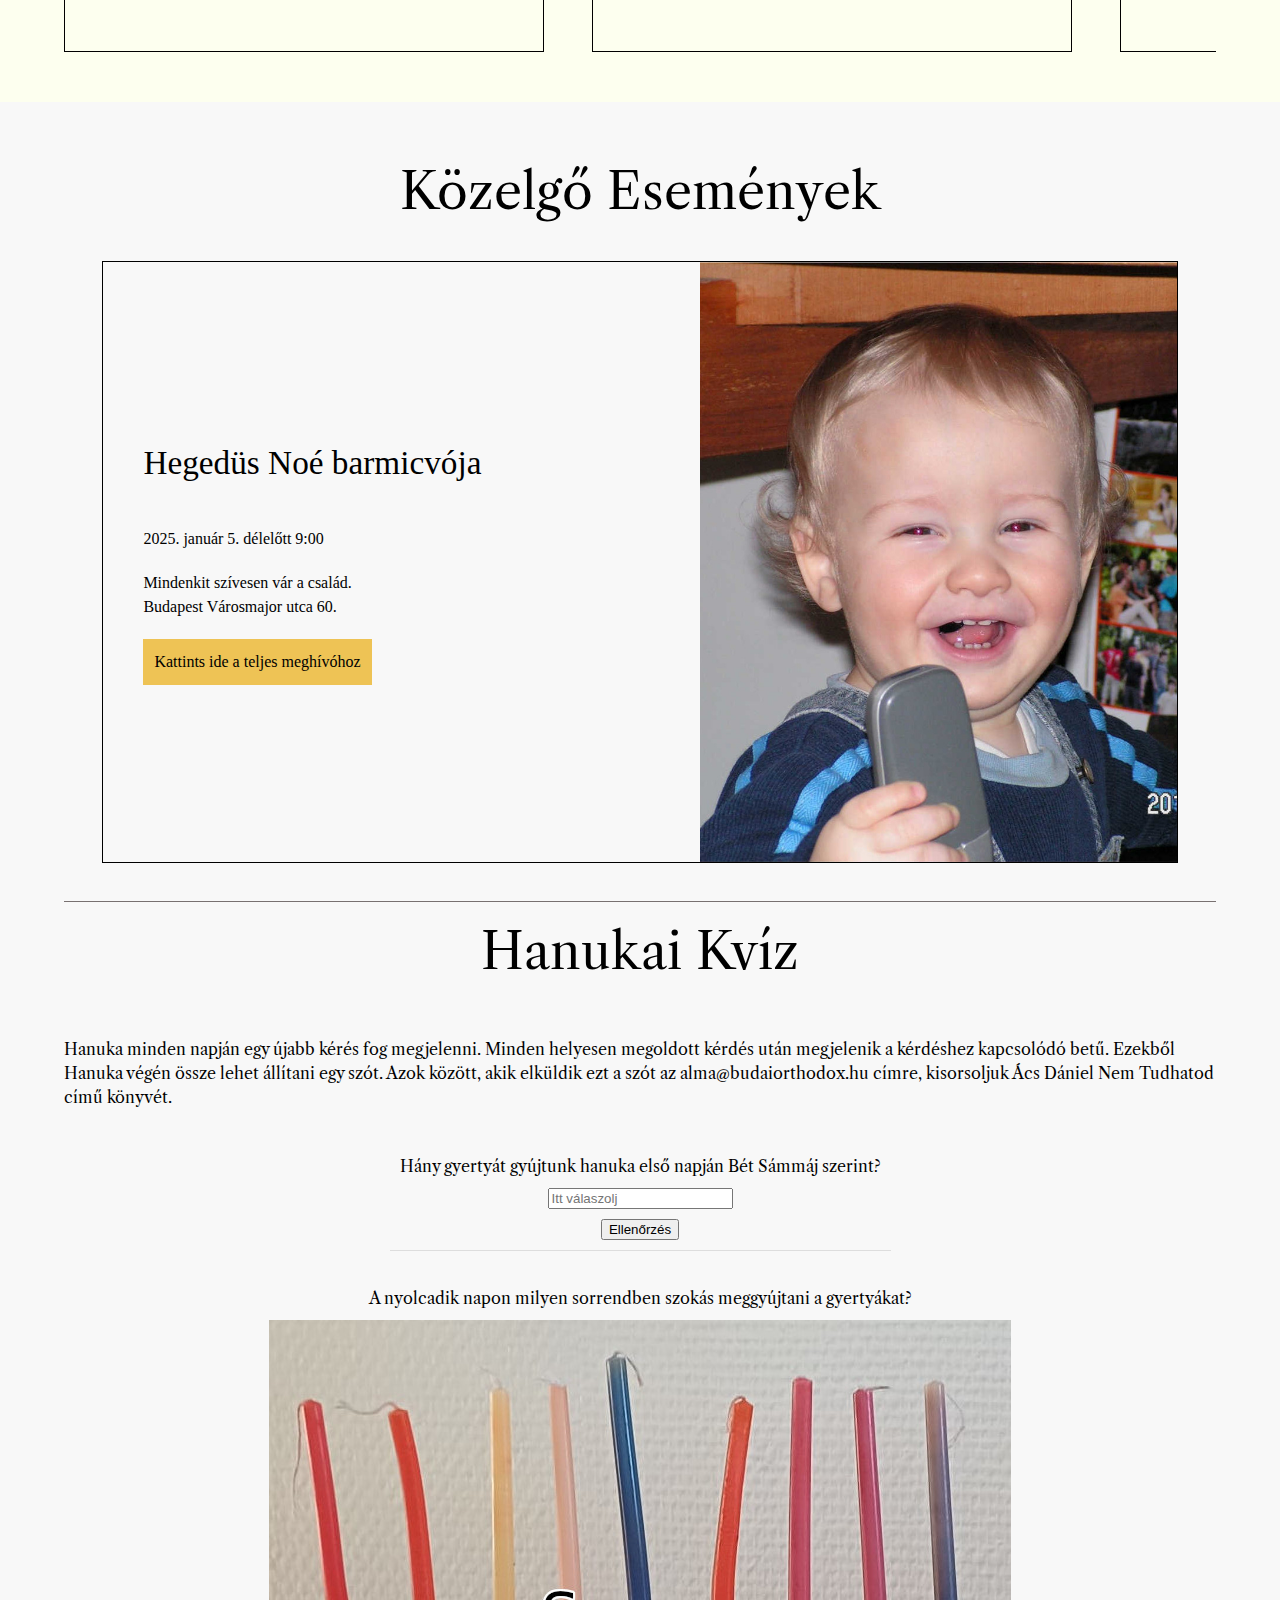
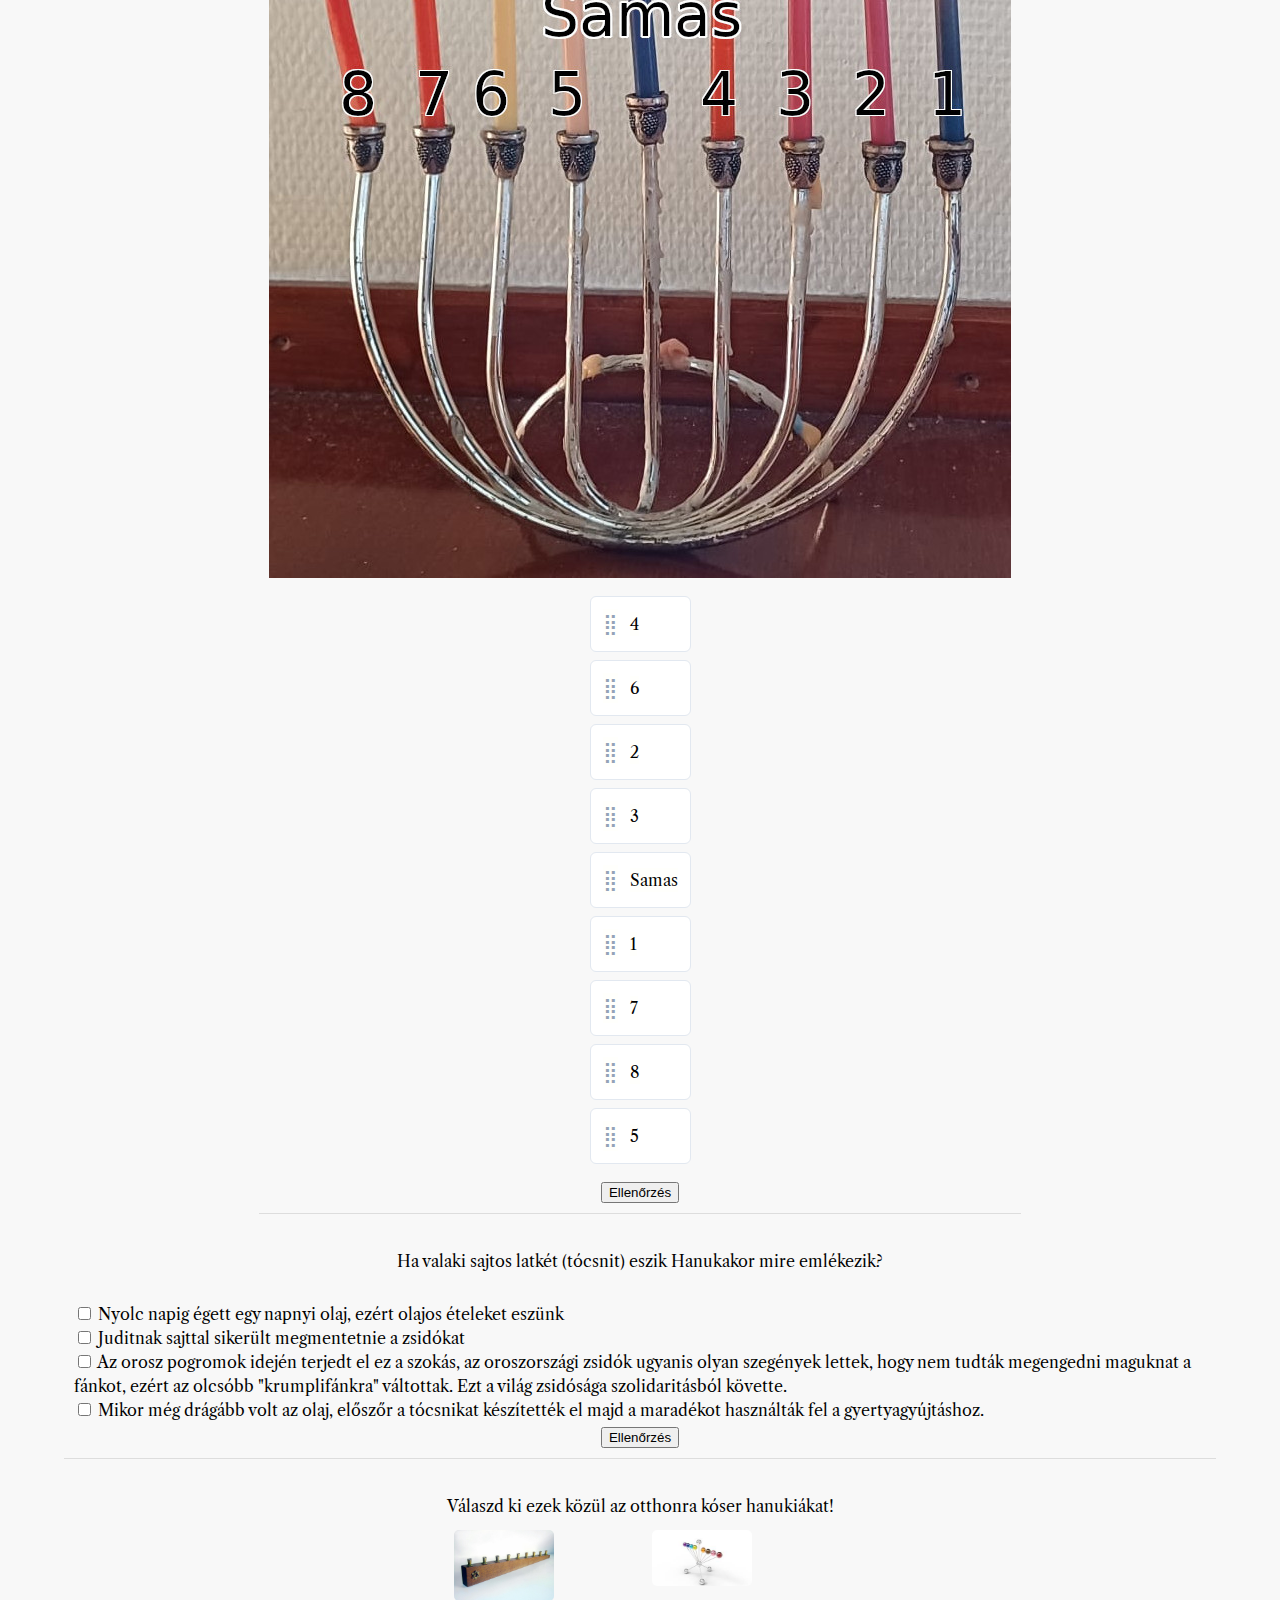
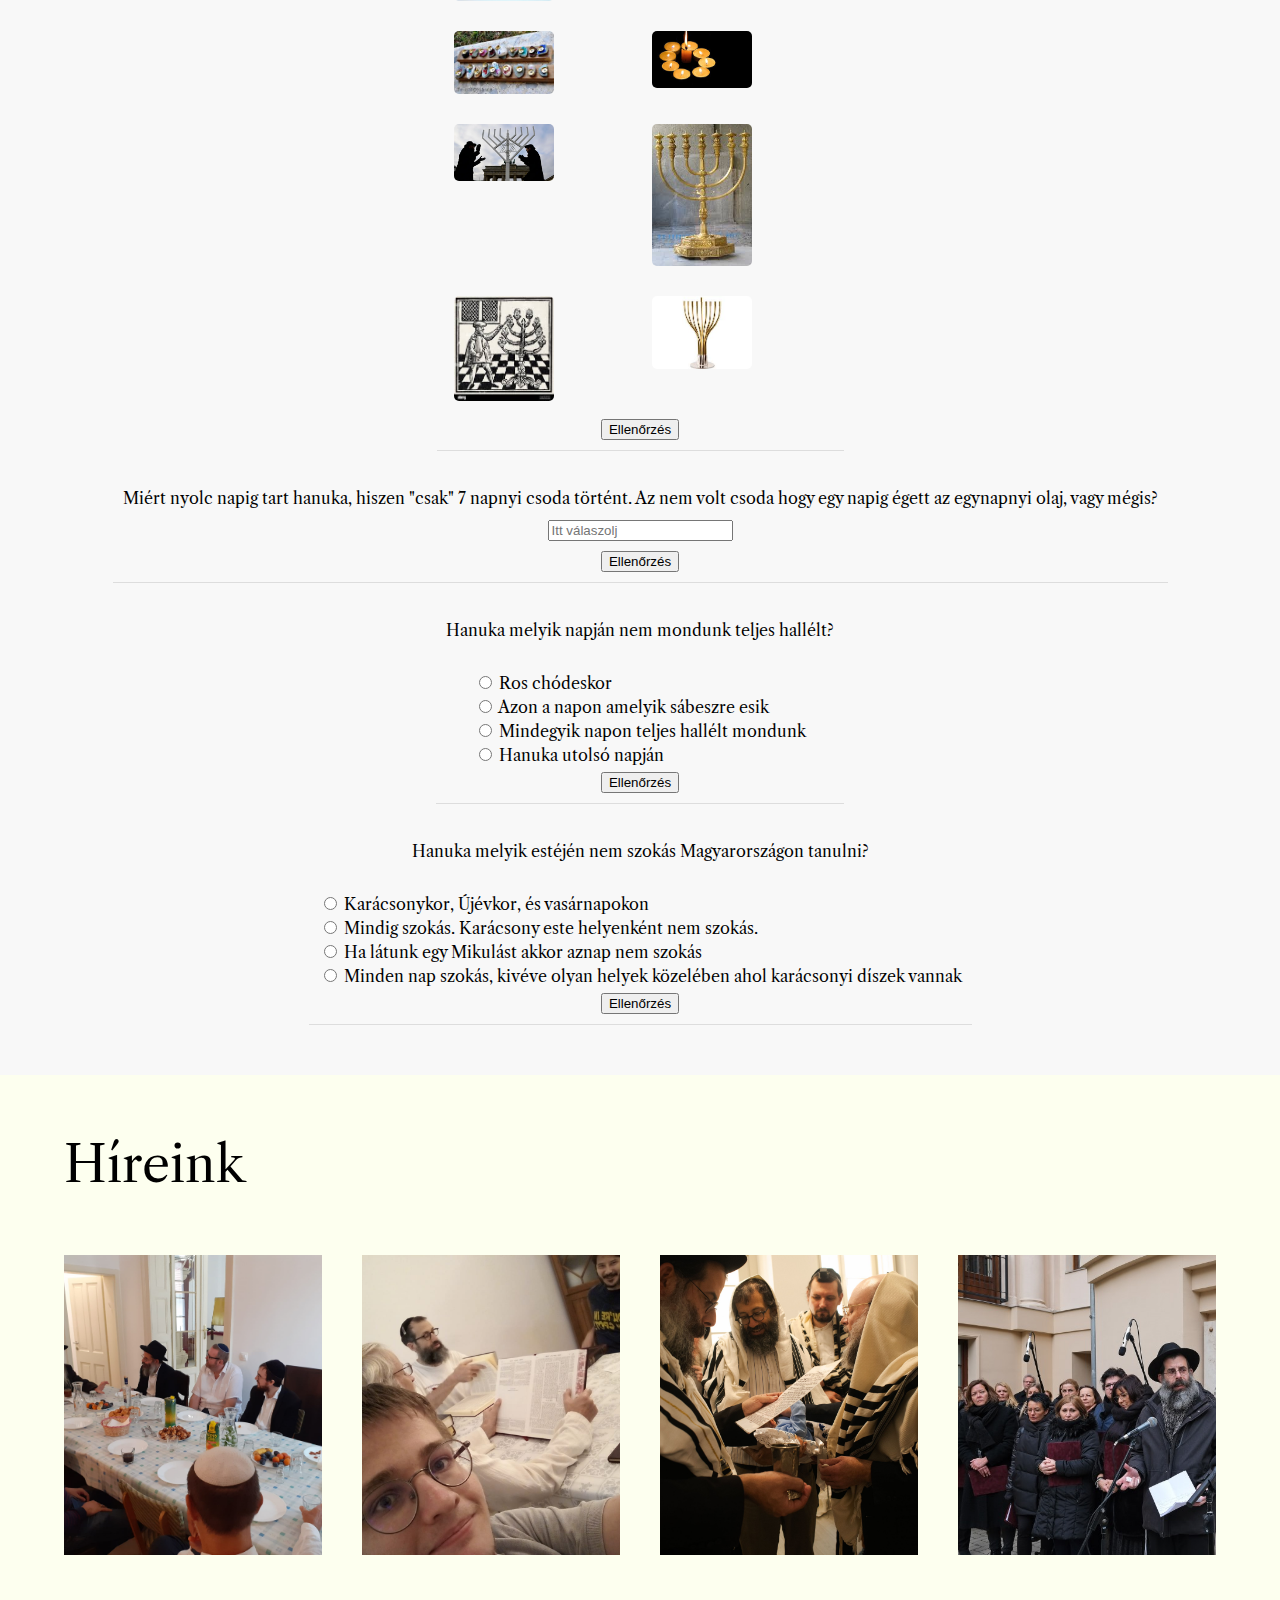
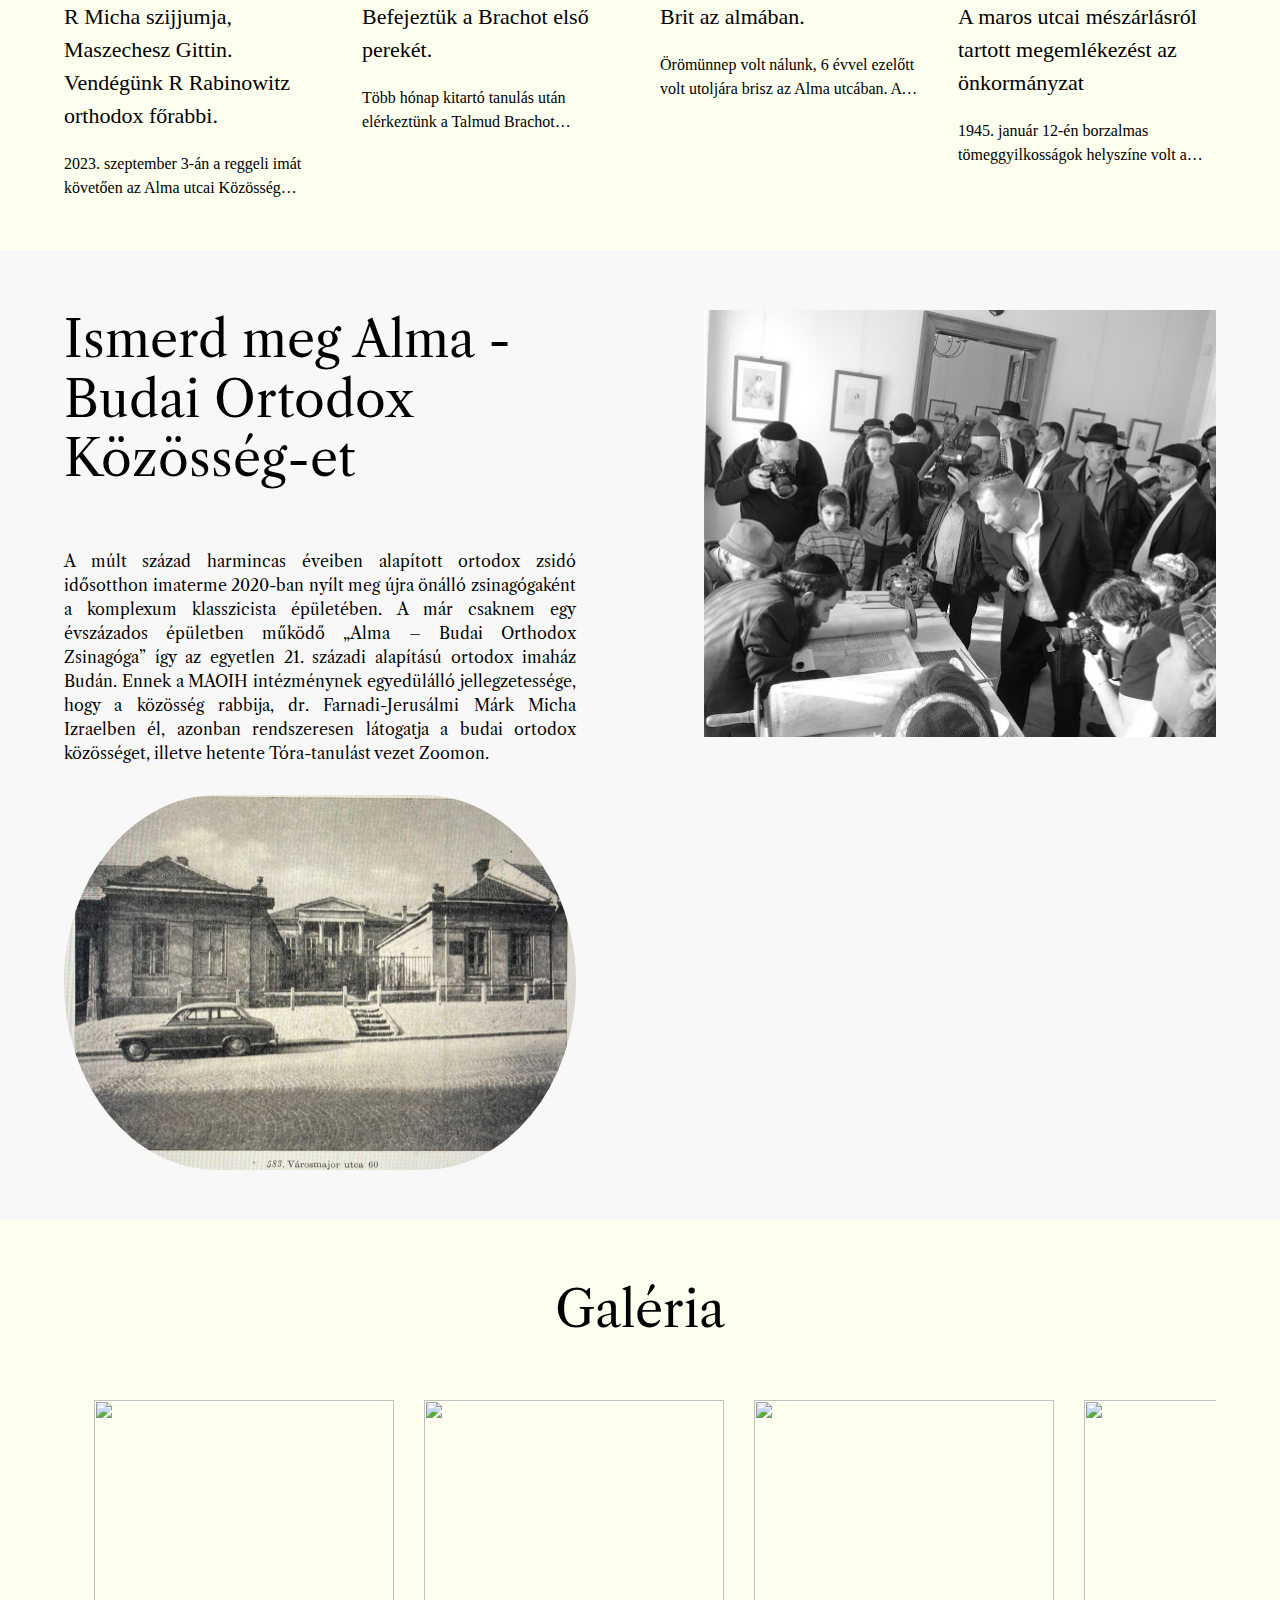
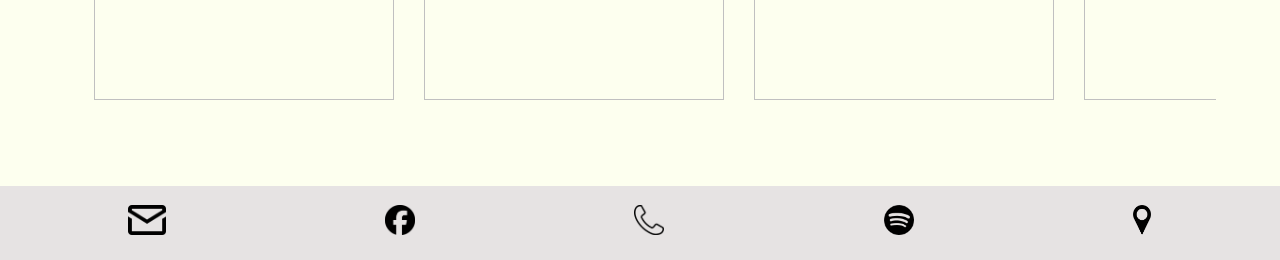
==== commit 7c2cd25f: "added noach barmicva" ====
--- a/index.html
+++ b/index.html
@@ -71,7 +71,7 @@
                         <div class="time">
                             19:00 hétfőnként
                         </div>
-                        <a href="https://chat.whatsapp.com/KH3yvmOISDRI5Ppe5qF1VL" type="button" target="_blank">
+                        <a href="https://chat.whatsapp.com/KH3yvmOISDRI5Ppe5qF1VL" class="yellow-button" target="_blank">
                             Lépj be a whatsapp csoportba
                         </a>
                     </div>
@@ -98,16 +98,17 @@
             <div id="event">
                 <div id="event-text">
                     <div id="event-title">
-                        Hanuka Buli
+                        Hegedüs Noé barmicvója
                     </div>
                     <div>
-                        2024. december 30.
-                        délután 5-től
-                    </div>
-                    Palacsinta jeligével és jelleggel. Csak az jöjjön, aki nem allergiás rá. (De azért lesz más enni-innivaló is, presztízskvíz is, etc.) <br>
+                        2025. január 5.
+                        délelőtt 9:00
+                    </div>
+                    Mindenkit szívesen vár a család.<br>
                     Budapest Városmajor utca 60.
-                </div>
-                <img id="event-image" src="pictures/hannukiah.jpg" alt="purim">
+                    <a href="pictures/hazmana_Noé.pdf" class="yellow-button" target="_blank">Kattints ide a teljes meghívóhoz</a>
+                </div>
+                <img id="event-image" src="pictures/noe_young.jpg" alt="purim">
             </div>
             <div id="quiz">
                 <div class="section-title" id="hanuka-title">
--- a/style.css
+++ b/style.css
@@ -196,9 +196,10 @@
 	text-align-last: center;
 }
 
-.service-box a {
+.yellow-button {
 	background-color: #eec355;
 	padding: 11px;
+	width: fit-content;
 }
 
 #upcoming-events {
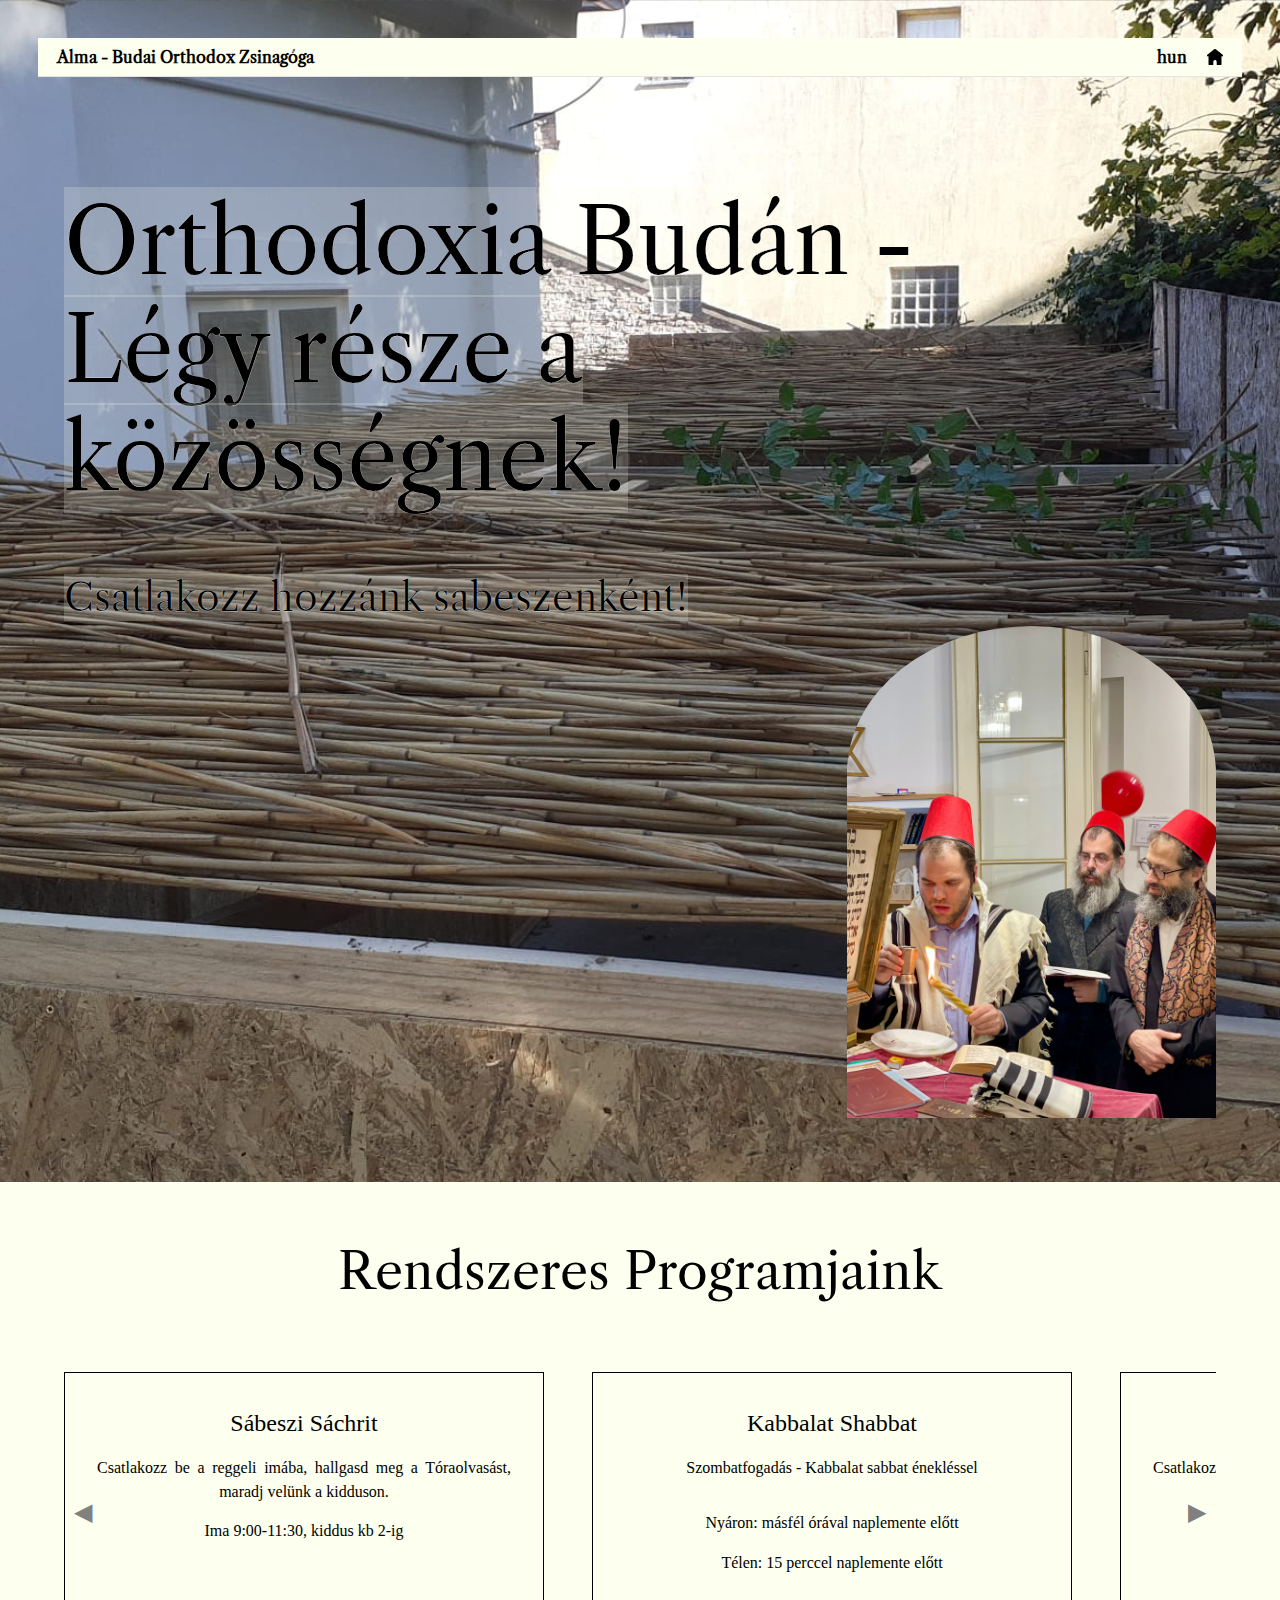
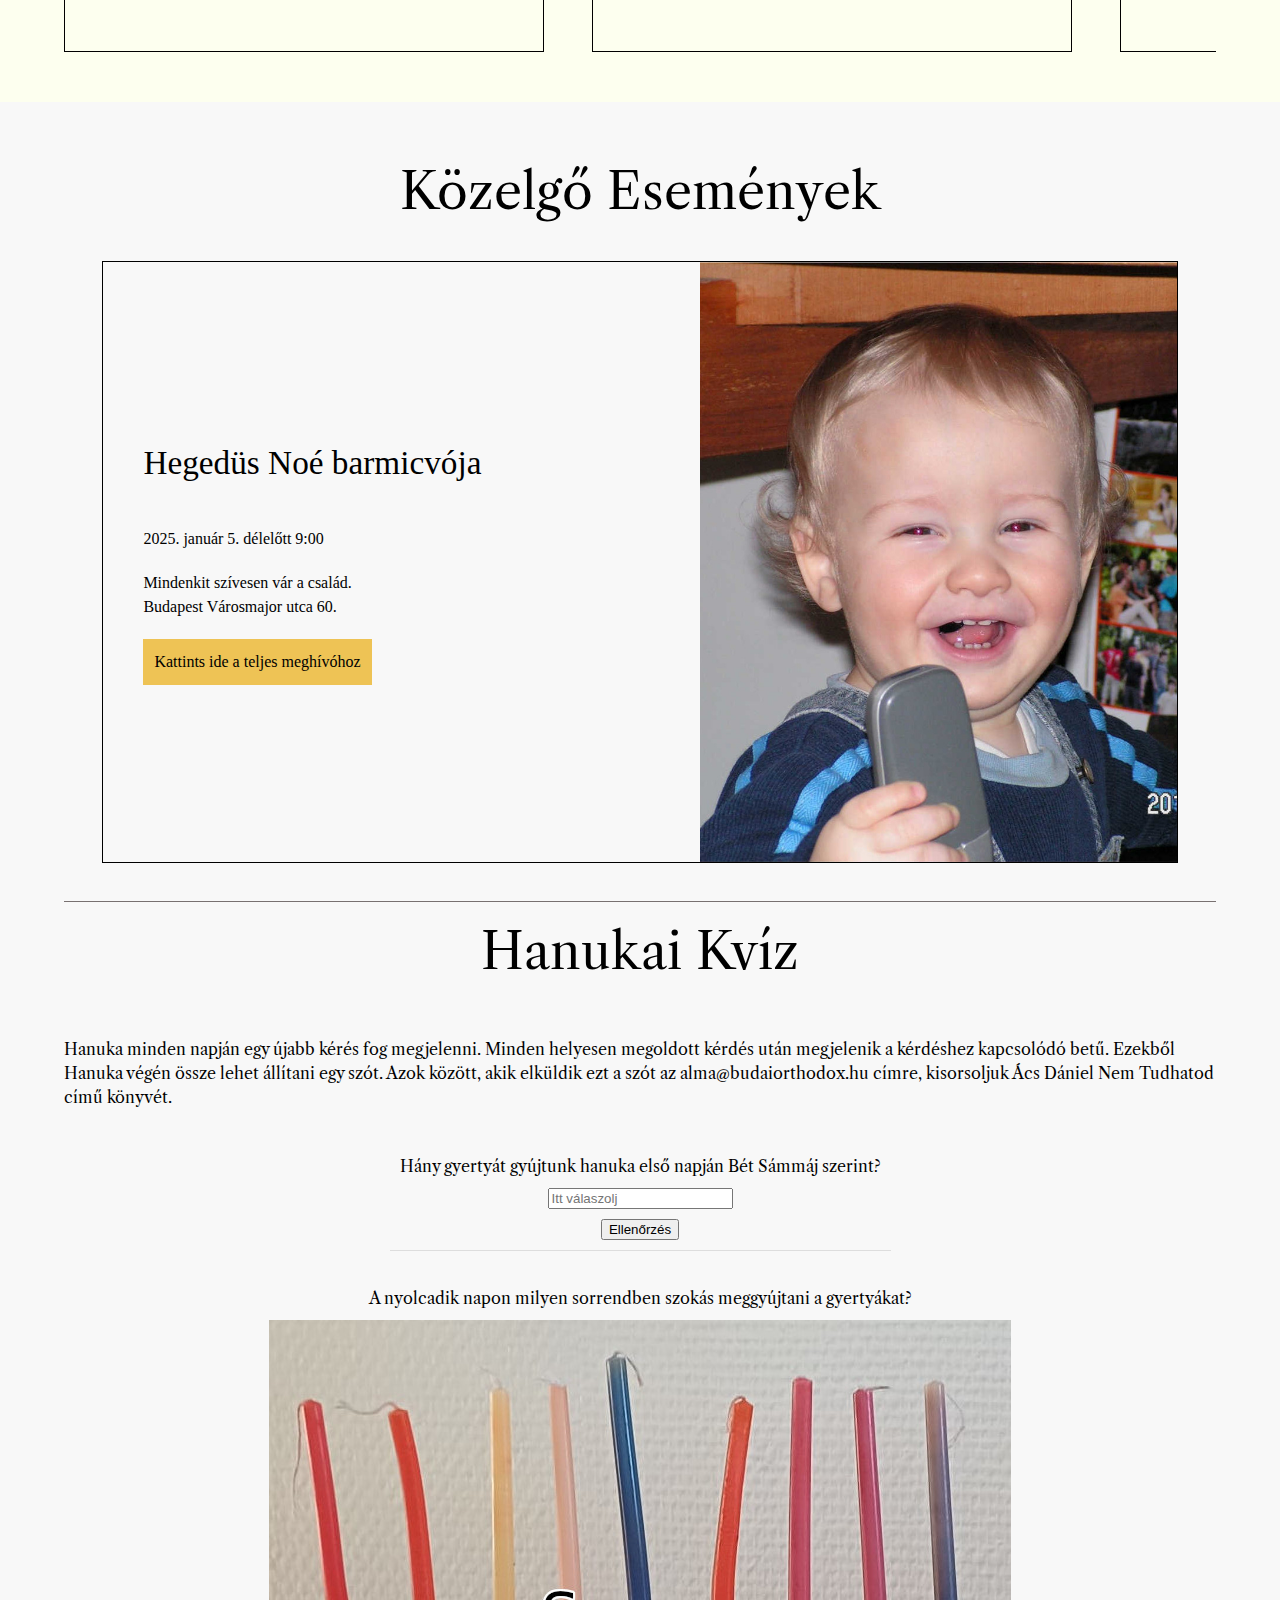
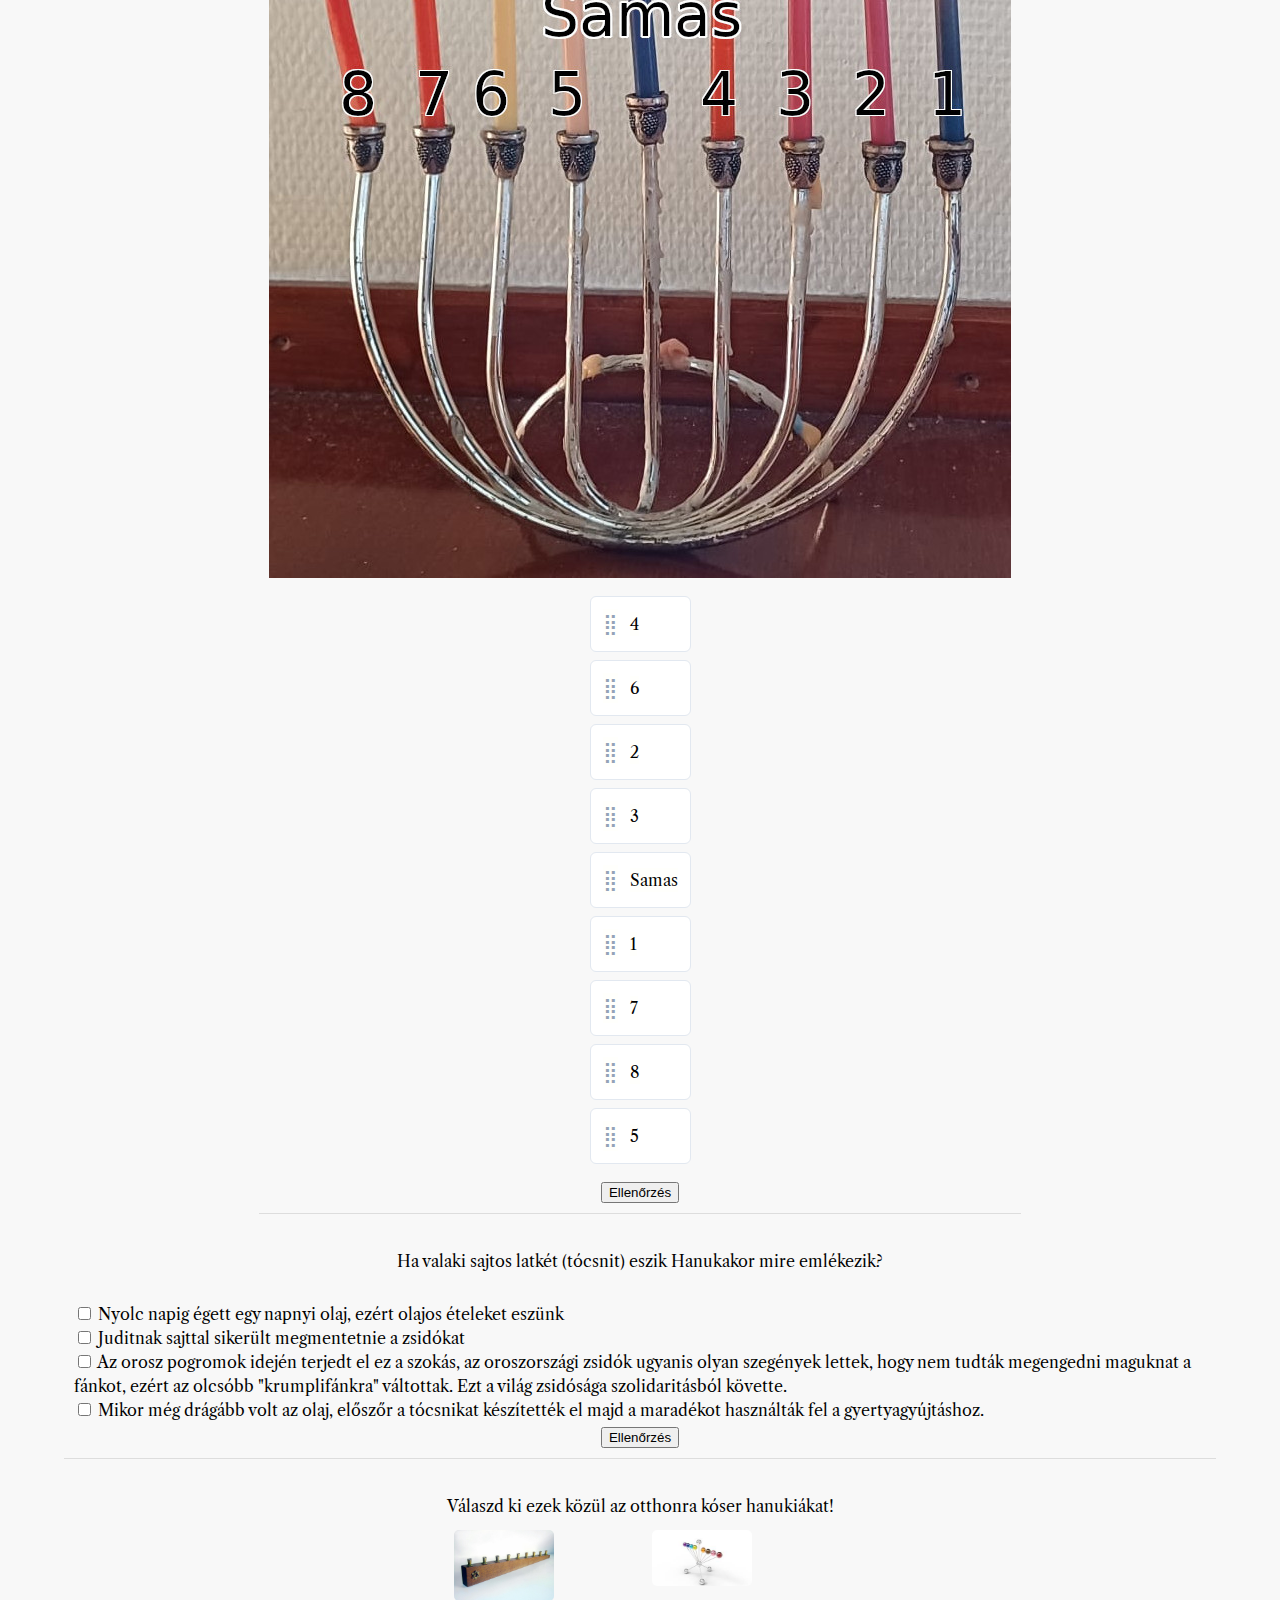
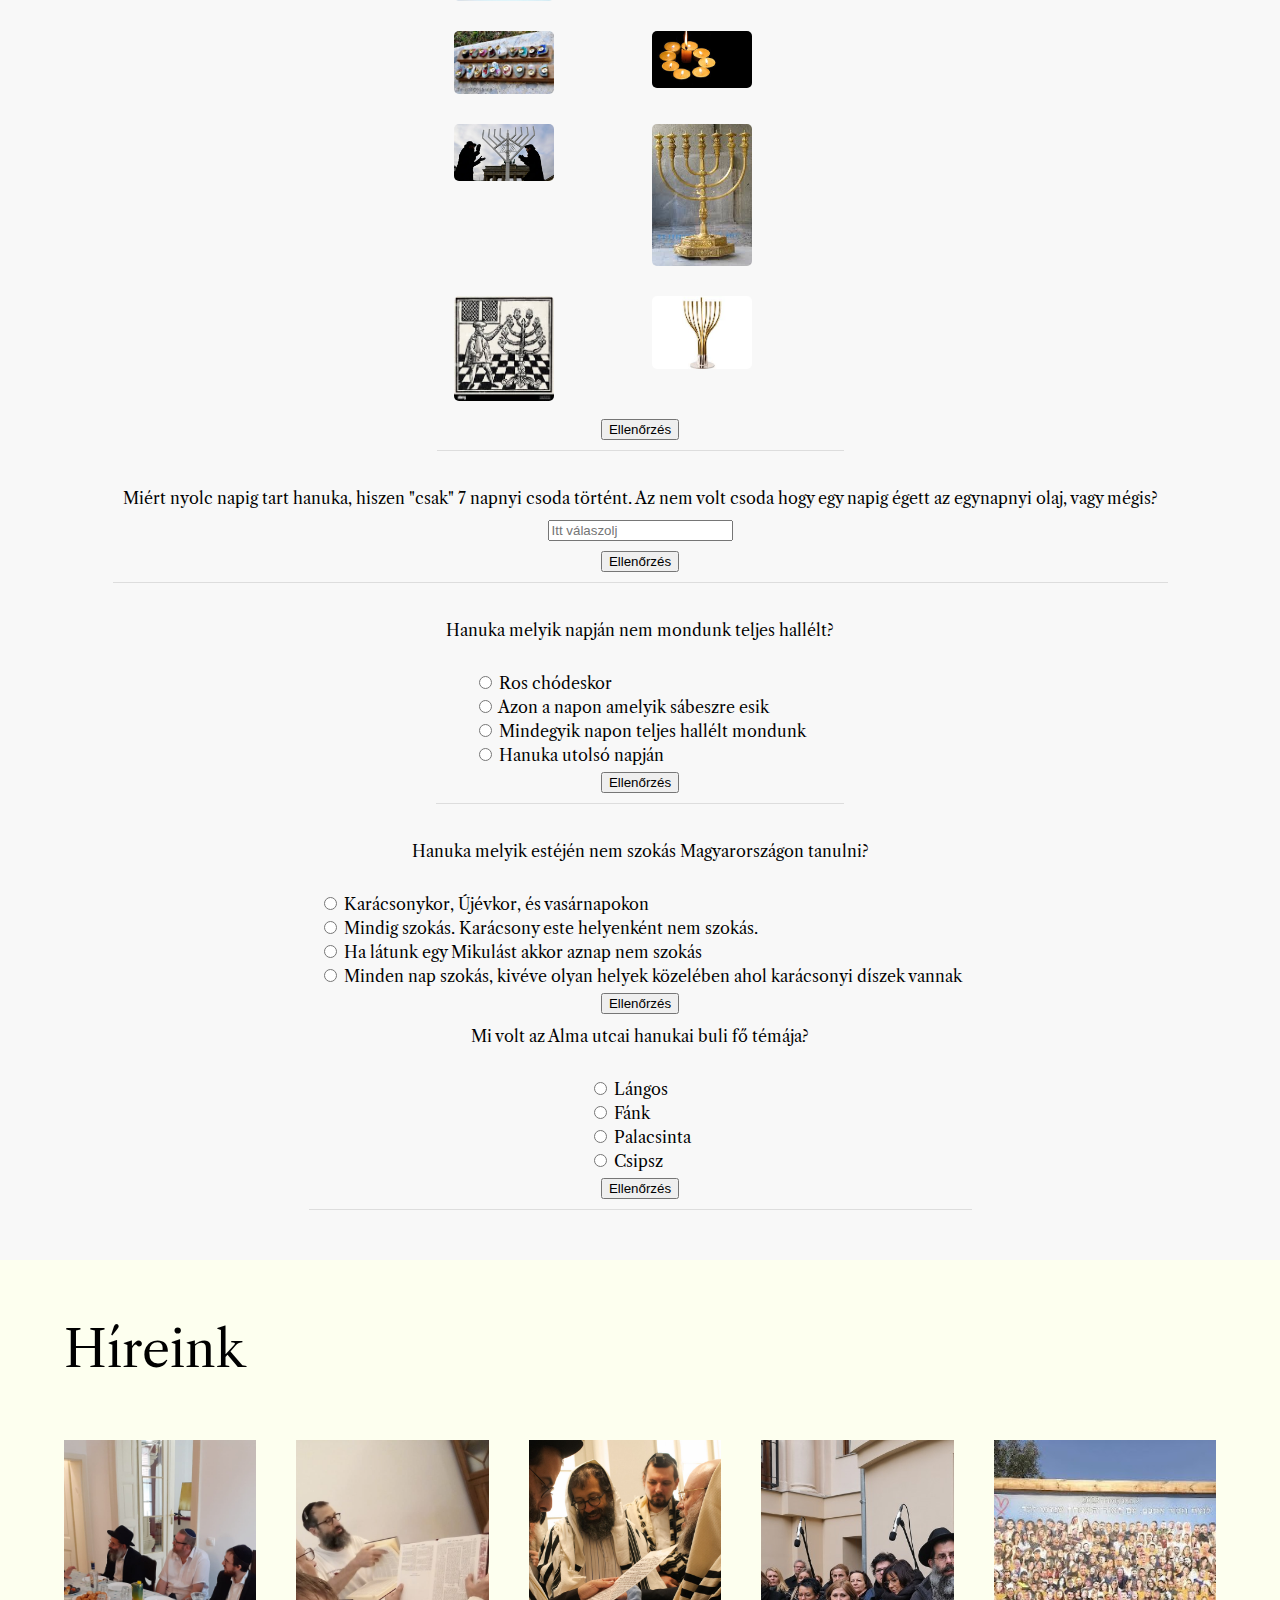
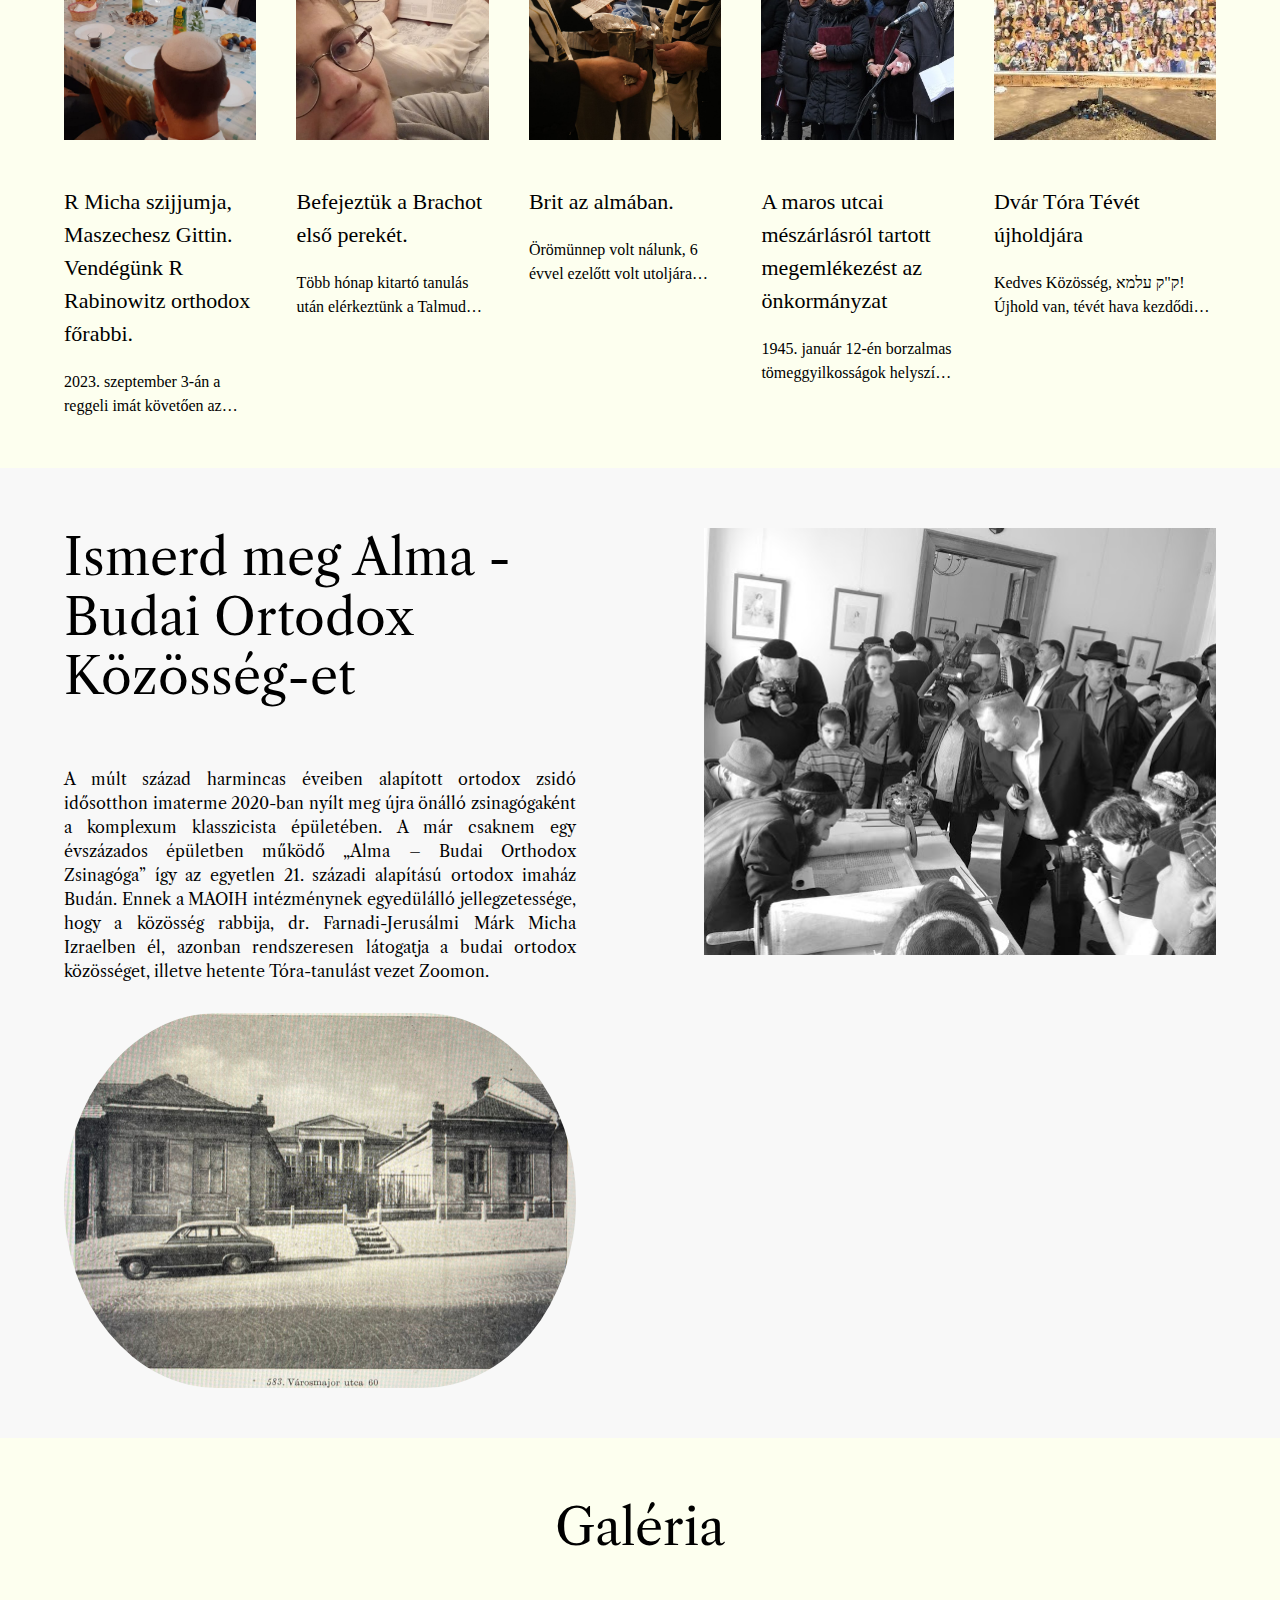
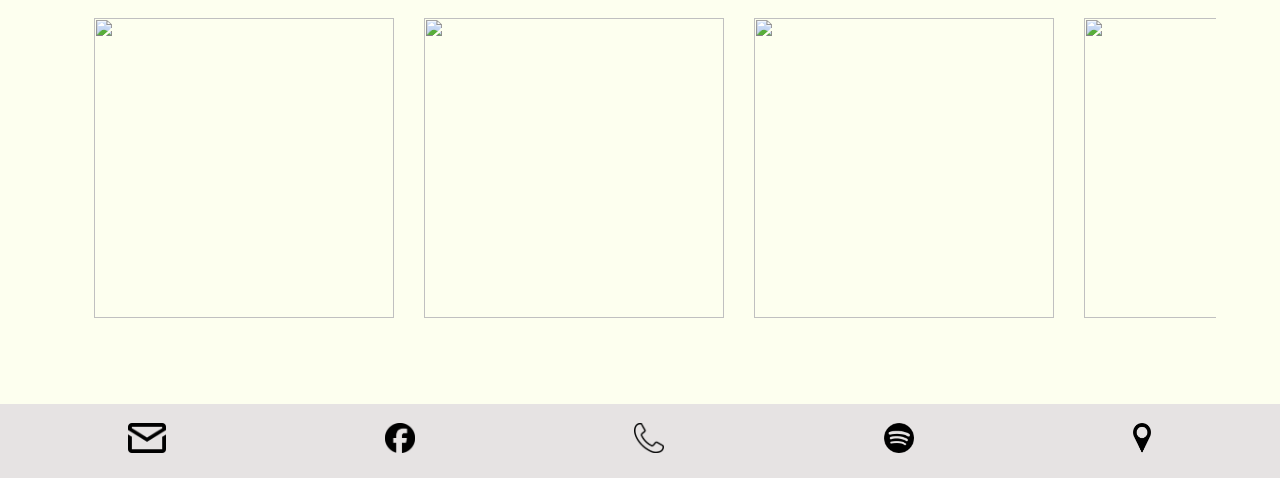
==== commit 9f68ae1f: "added 8th question" ====
--- a/index.html
+++ b/index.html
@@ -311,6 +311,32 @@
                         <button type="submit" class="submit-btn">Ellenőrzés</button>
                         <div id="f7" class="feedback">Hibás</div>
                     </form>
+                    <form class="quiz-form" id="party-form">     
+                        <div class="question">
+                            Mi volt az Alma utcai hanukai buli fő témája?
+                        </div>
+                            <div class="options">
+                                <br>
+                                <div class="option">
+                                    <input type="radio" id="q5a" name="q5" value="a">
+                                    <label for="q5a">Lángos</label>
+                                </div>
+                                <div class="option">
+                                    <input type="radio" id="q5b" name="q5" value="b">
+                                    <label for="q5b">Fánk</label>
+                                </div>
+                                <div class="option">
+                                    <input type="radio" id="q5c" name="q5" value="c">
+                                    <label for="q5c">Palacsinta</label>
+                                </div>
+                                <div class="option">
+                                    <input type="radio" id="q5d" name="q5" value="d">
+                                    <label for="q5d">Csipsz</label>
+                                </div>
+                            </div>
+                        <button type="submit" class="submit-btn">Ellenőrzés</button>
+                        <div id="f8" class="feedback">Hibás</div>
+                    </form>
                 </div>
             </div>
         </div>
@@ -319,55 +345,6 @@
                 Híreink
             </div>
             <div id="news-blogs">
-                <!--<a href="#" class="new">
-                    <img src="pictures/p1.jpeg" alt="nv">
-                    <div>
-                        <div class="new-title">
-                            R Micha szijjumja, Maszechesz Gittin. Vendégünk R Rabinowitz orthodox főrabbi.  
-                        </div>
-                        <div class="new-description">
-                            2023. szeptember 3-án a reggeli imát követően az Alma utcai Közösség rabbija, R Micha Jerusalmi befejezte a Talmud Gittin kötetének tanulásását. Ezt megünneplendő lakomát tartottunk az Alma utcában, ahol vendégünk volt R Aryeh Rabinowitz, a MAOIH főrabbija.
-                        </div>
-                    </div>
-                </a>-->
-                <!--<a href="#" class="new">
-                    <img src="pictures/brachot.jpeg" alt="nv">
-                    <div>
-                        <div class="new-title">
-                            Befejeztük a Brachot első perekét.
-                        </div>
-                        <div class="new-description">
-                            Több hónap kitartó tanulás után elérkeztünk a Talmud Brachot traktátusának második fejezetéhez. Hétfő esti tanulásainkon a Talmud aggadikus részeit tanulmányozzuk az Én Jáákov nevű kiadványból. Ez előtt még online tanuláson részt vehetünk Micha rabbival, akivel ugyanennek a traktásusnak a Misnáit tanuljuk Rambam magyarázataival.
-                        </div>
-                    </div>
-                </a>-->
-                <!--<a href="#" class="new">
-                    <img src="pictures/brit.jpeg" alt="nv">
-                    <div>
-                        <div class="new-title">
-                            Brit az almában.
-                        </div>
-                        <div class="new-description">
-                            Örömünnep volt nálunk, 6 évvel ezelőtt volt utoljára brisz az Alma utcában. A Cseh család második fiát léptettük Ábráhám szövetségébe. A mohel Rav Jehosua Adler volt, a kveterek R Zév Paskesz és Sáron, a szandek Rav Árje Mordecháj Rabinowitz, az ortodoxia főrabbija volt. A nevet R Micha Farnadi-Jerusalmi rabbink adta, míg a gyermeket Hegedüs Sault tartotta. A kisfiú a Jákov Elázár nevet kapta. Mazal Tov!
-                        </div>
-                    </div>
-                </a>-->
-                <!--<a href="#" class="new">
-                    <img src="pictures/maros.jpeg" alt="n4">
-                    <div>
-                        <div class="new-title">
-                            A maros utcai mészárlásról tartott megemlékezést az önkormányzat
-                        </div>
-                        <div class="new-description">
-                            1945. január 12-én borzalmas tömeggyilkosságok helyszíne volt a Hegyvidék: a Maros utcai zsidókórházban, a Városmajor utcai Bíró Dániel Kórházban, valamint az Alma utcai szeretetotthonban védtelen emberek százait ölték meg a XII. kerületi nyilasok.
-                            A meggyilkoltakra emlékezve az egykori zsidókórház udvarán található emléktáblánál, valamint a második világháború kerületi áldozatainak városmajori (Mohácsi András, közösségünk tagja által tervezett) emlékművénél helyezte el koszorúit a Hegyvidéki Önkormányzat.
-                            Farnadi-Jerusálmi Micha rabbink szintén is beszélt az egybegyűltek előtt. Úgy látja, vannak, akik számára a tények nem fontosak, és negatív fényben tüntetik fel az emlékezést, mondván, egyeseknek „mindig csak ugyanaz jut az eszébe”.
-                            De ez nem így van, hiszen emlékezni kell ahhoz, hogy ne felejtsük el a szörnyűségeket, azok ne történhessenek meg ismét.
-                            A beszédről a felvételt itt láthatjátok:
-                        </div>
-                    </div>
-                </a>-->
-
             </div>
         </div>
         <div id="about">
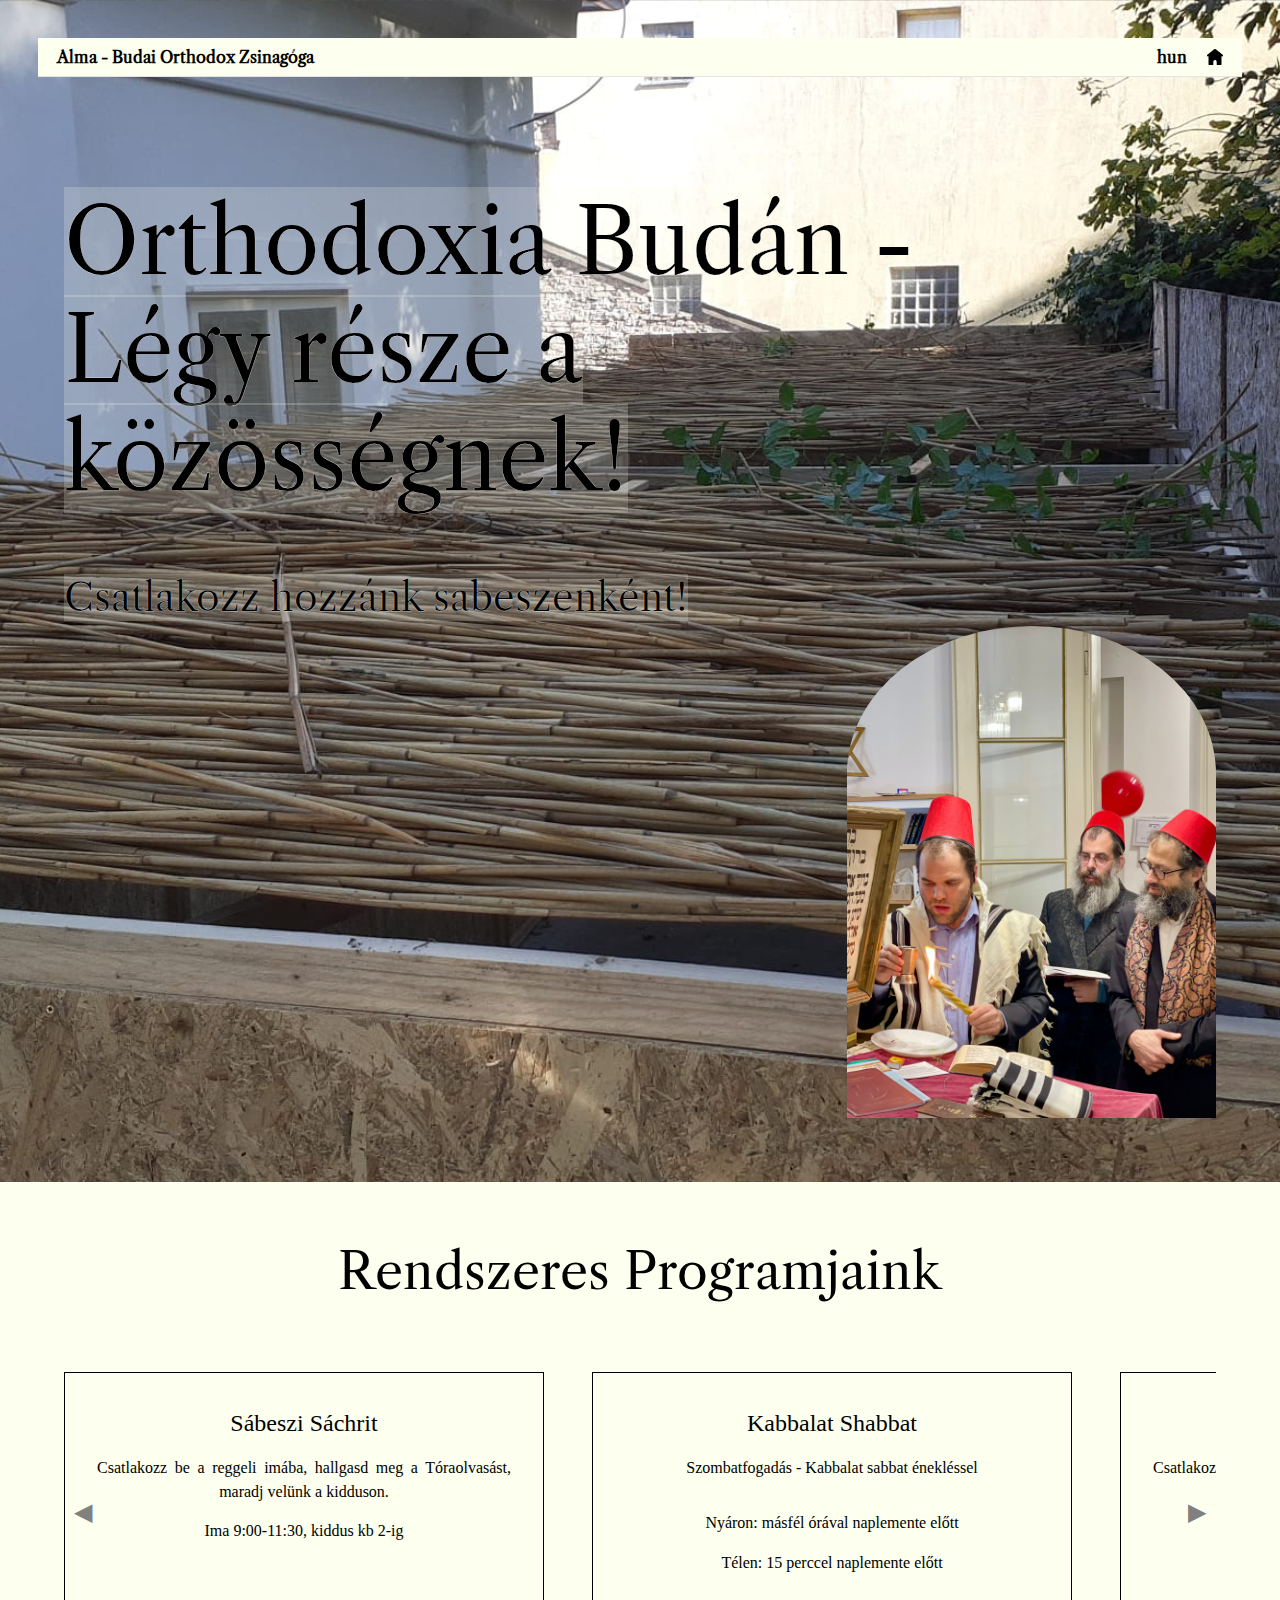
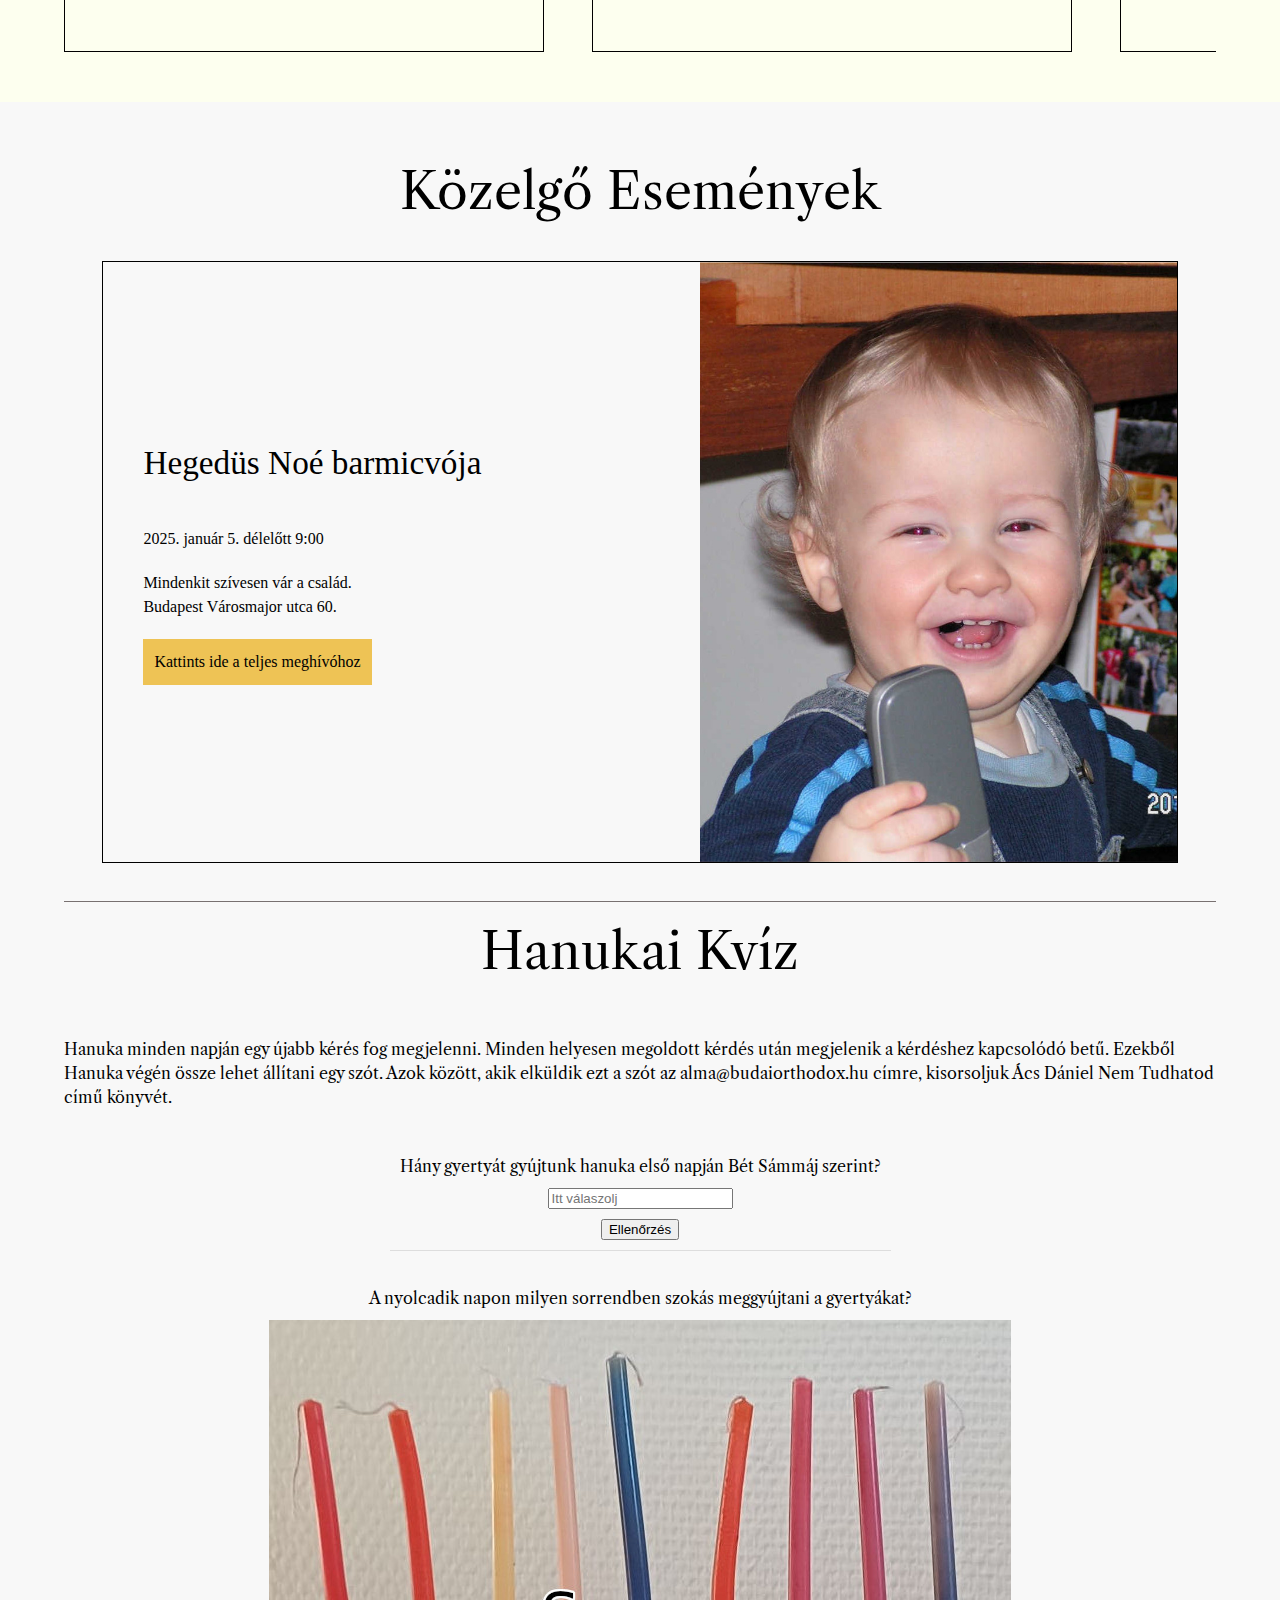
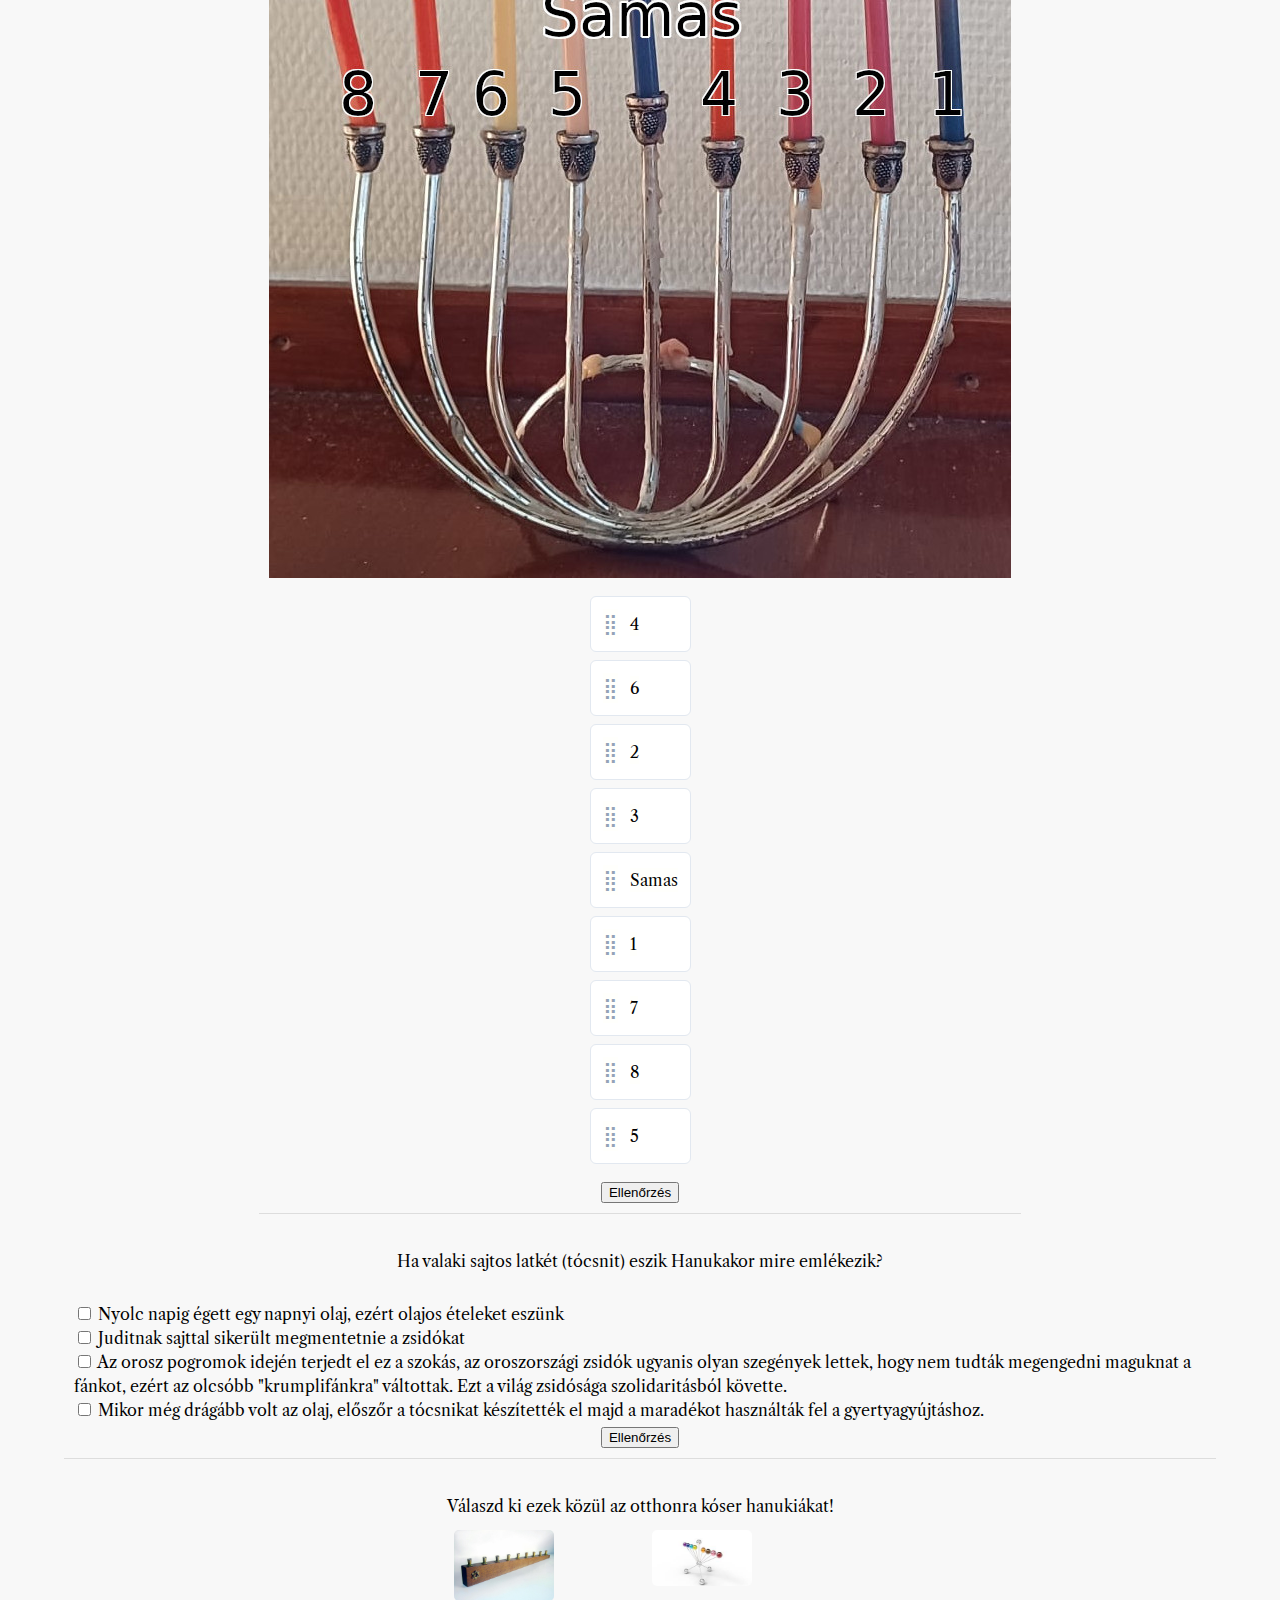
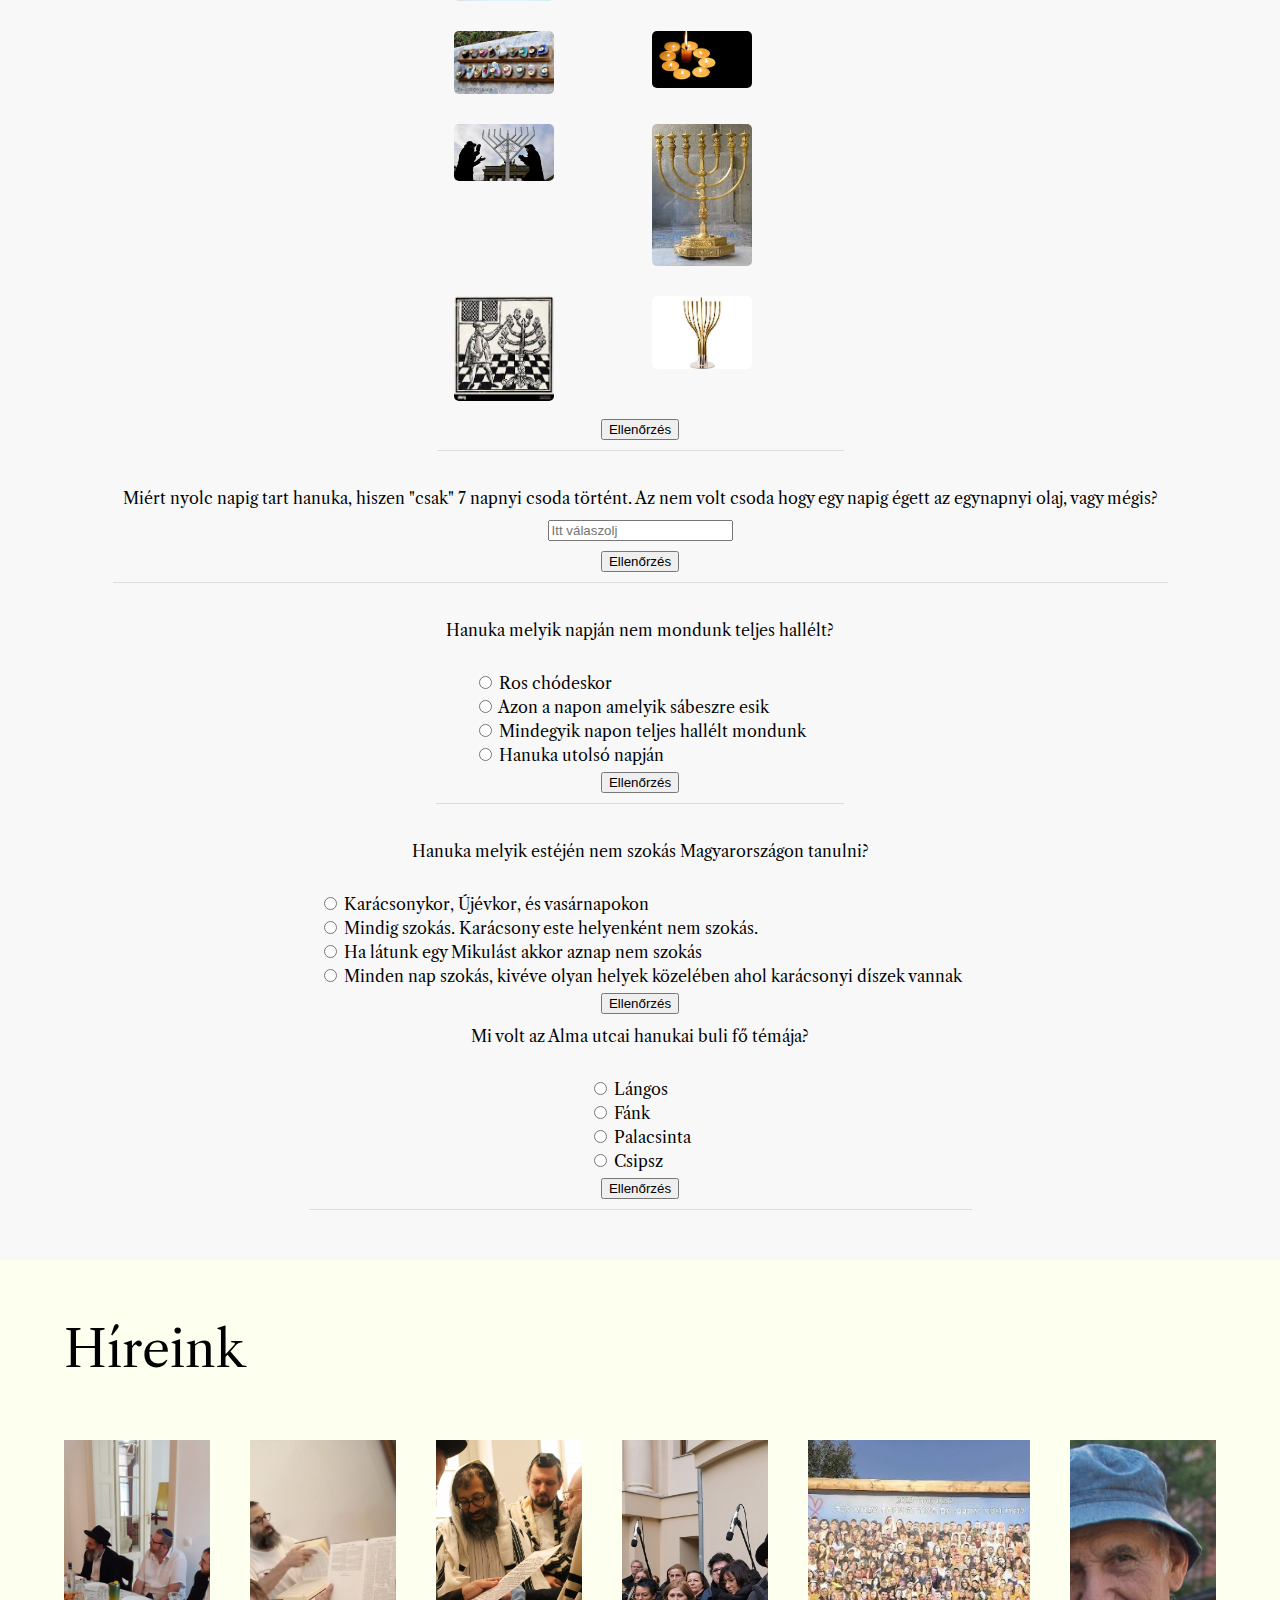
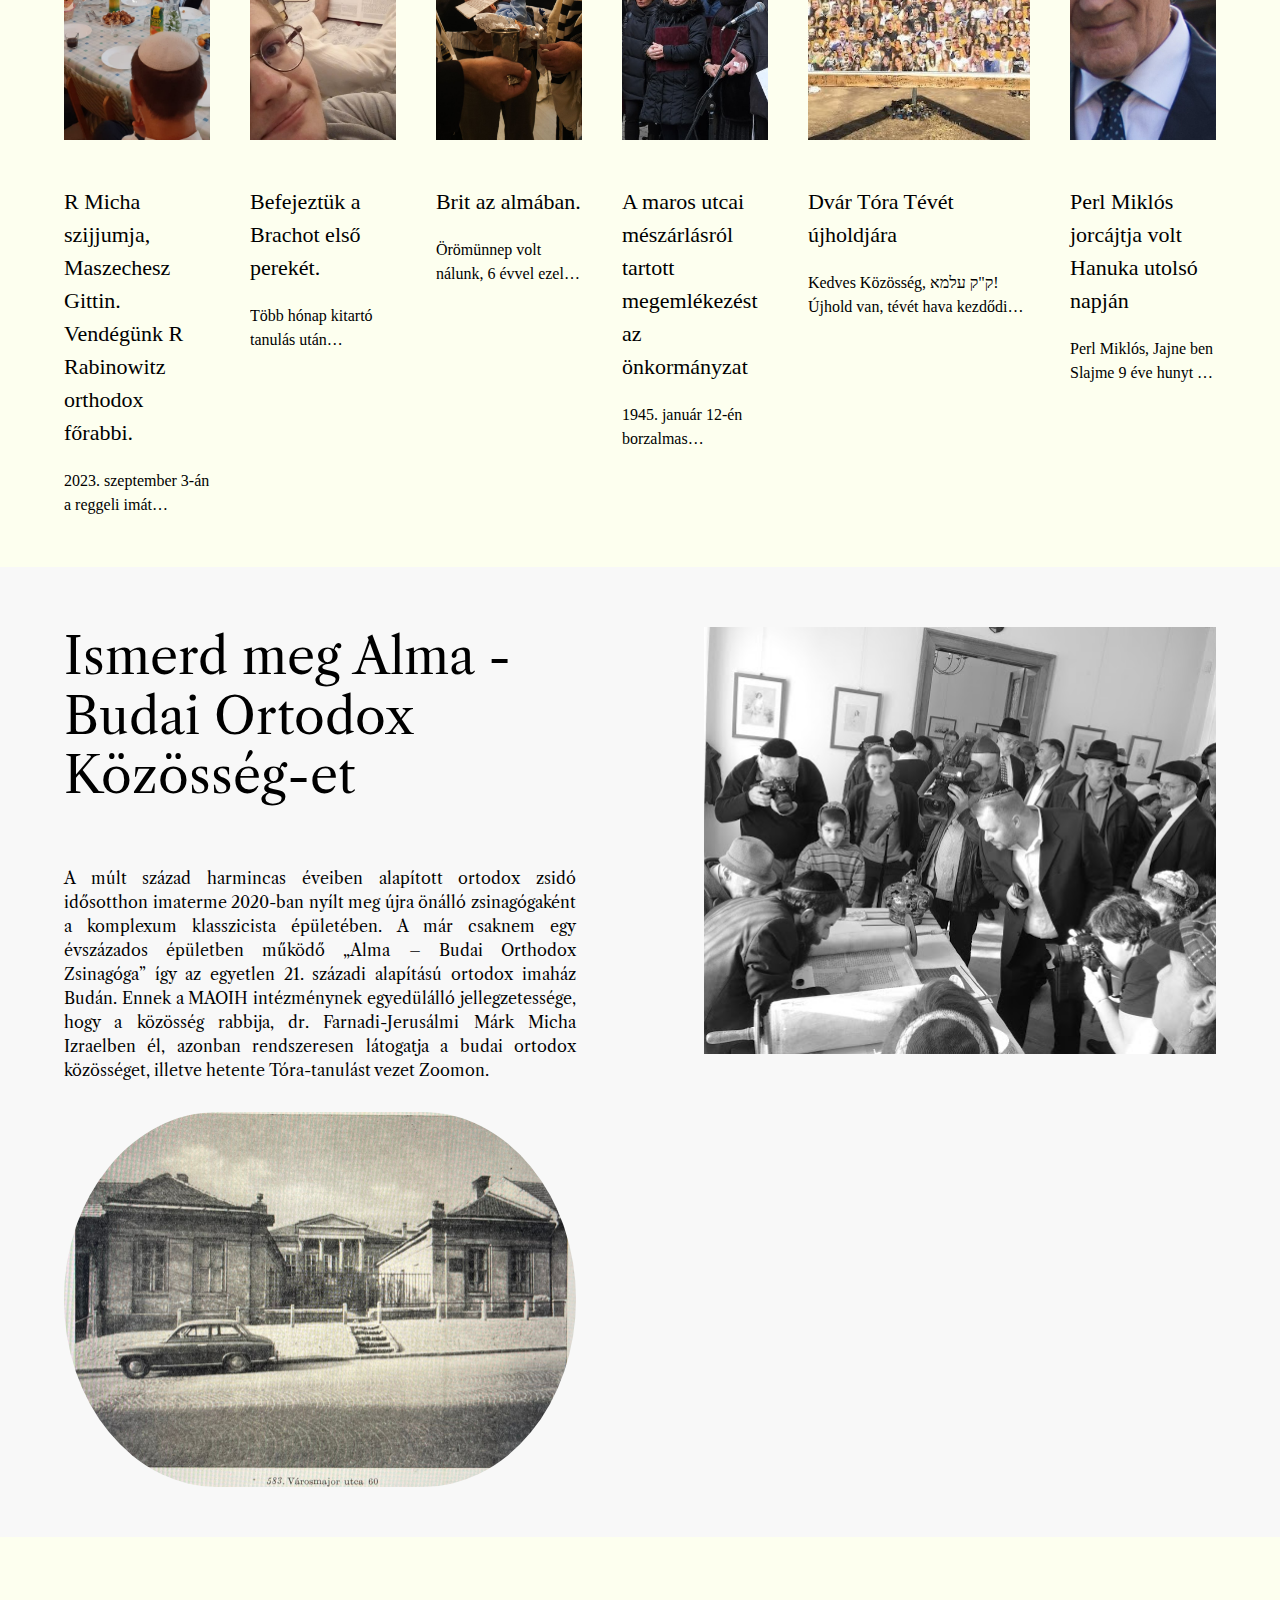
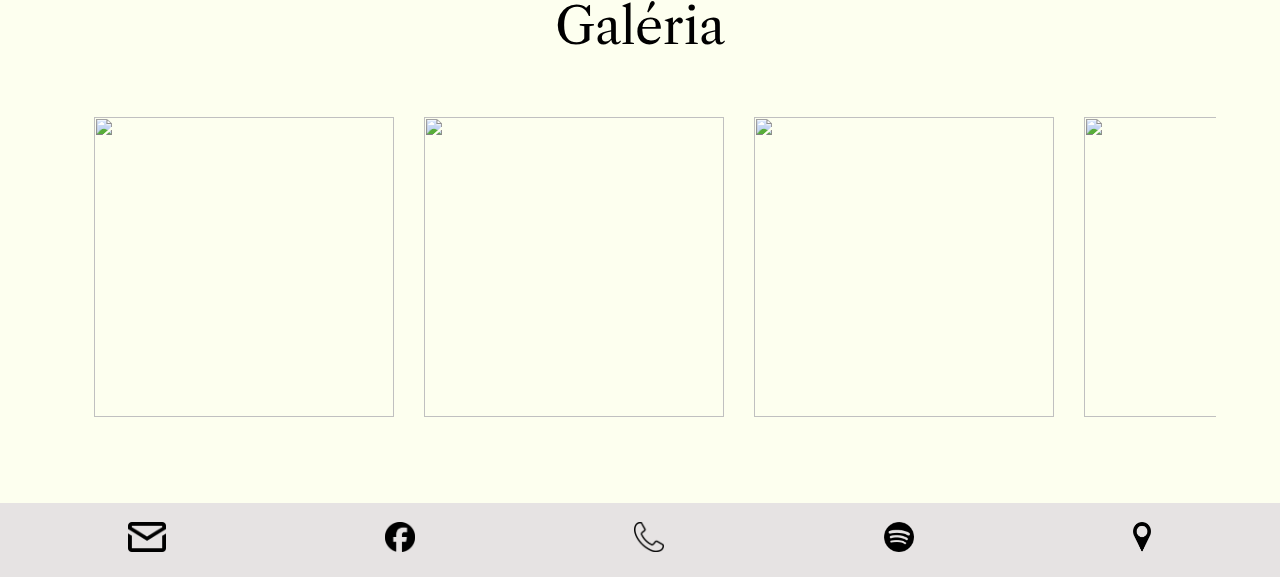
==== commit a17701d5: "added new favicon" ====
--- a/index.html
+++ b/index.html
@@ -6,13 +6,12 @@
     <meta name="viewport" content="width=device-width, initial-scale=1.0">
     <title>Alma Utca</title>
     <link rel="stylesheet" href="style.css">
-    <link rel="apple-touch-icon" sizes="144x144" href="/apple-touch-icon.png">
-    <link rel="icon" type="image/png" sizes="32x32" href="/favicon-32x32.png">
-    <link rel="icon" type="image/png" sizes="16x16" href="/favicon-16x16.png">
-    <link rel="manifest" href="/site.webmanifest">
-    <link rel="mask-icon" href="/safari-pinned-tab.svg" color="#5bbad5">
-    <meta name="msapplication-TileColor" content="#da532c">
-    <meta name="theme-color" content="#ffffff">
+    <link rel="icon" type="image/png" href="/favicon/favicon-96x96.png" sizes="96x96" />
+<link rel="icon" type="image/svg+xml" href="/favicon/favicon.svg" />
+<link rel="shortcut icon" href="/favicon/favicon.ico" />
+<link rel="apple-touch-icon" sizes="180x180" href="/favicon/apple-touch-icon.png" />
+<meta name="apple-mobile-web-app-title" content="Alma" />
+<link rel="manifest" href="/favicon/site.webmanifest" />
 </head>
 <body>
     <div id="main">
--- a/style.css
+++ b/style.css
@@ -372,7 +372,7 @@
 
 #news-image {
 	width: 100vw;
-	height: 100vh;
+	height: 50vh;
 	object-position: center;
 	object-fit: cover;
 	position: absolute;
@@ -382,14 +382,16 @@
 }
 
 #new-cover-title {
-	/*font-size: 120px;*/
+	margin-top: 20vw;
 	max-width: 100%;
-	-webkit-text-stroke: #f8f8f8 1px;
+	-webkit-text-stroke: #f8f8f8 0.5px;
+	font-size: 6vw;
 }
 
 #title-line {
 	margin-top: 50px;
-	margin-bottom: 100px;
+	margin-bottom: 6vh;
+	/*margin-bottom: 100px;*/
 	width: 100%;
 	height: 1px;
 	background: black;
@@ -402,16 +404,18 @@
 	top: 0;
 	left: 0;
 	width: 100%;
-	height: 100vh;
+	height: 50vh;
 	background: linear-gradient(to bottom, rgba(0, 0, 0, 0) 0%, #fdffef);
 	z-index: 2; /* Above the image, below the content */
 	pointer-events: none; /* Ensure the overlay doesn't block interactions */
 }
 
   #news-description {
-	font-size: xx-large;
+	/*font-size: xx-large;*/
+	font-size: 5vw;
 	text-align: justify;
 	font-family: Wix;
+	-webkit-text-stroke: #f8f8f8 0.2px;
   }
 
   #quiz {
@@ -559,6 +563,16 @@
 }
 
   @media (min-width: 800px) {
+	#new-cover-title {
+		margin-top: 120px;
+		-webkit-text-stroke: #f8f8f8 1px;
+	}
+	#news-description {
+		font-size: xx-large;
+		/*font-size: 5vw;
+		text-align: justify;
+		font-family: Wix;*/
+	  }
 	#service-boxes {
 	  flex-direction: row;
 	}
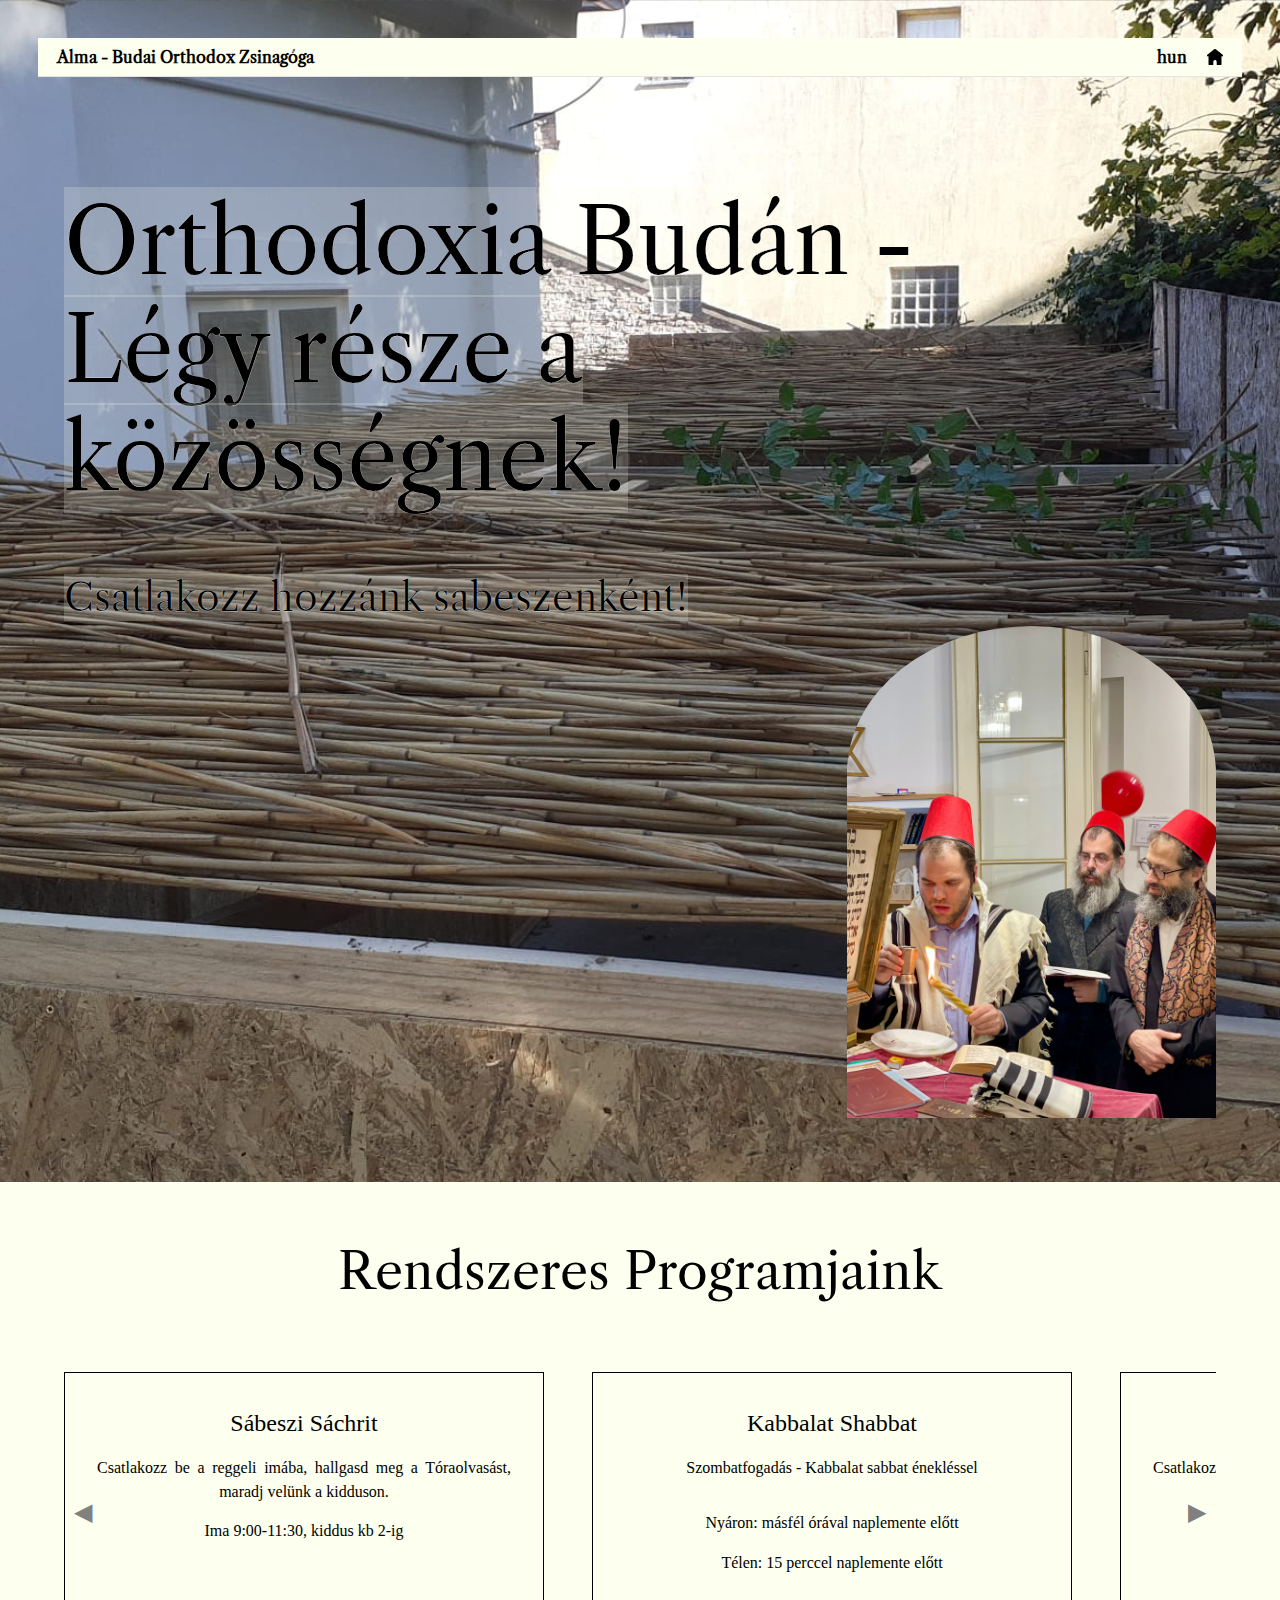
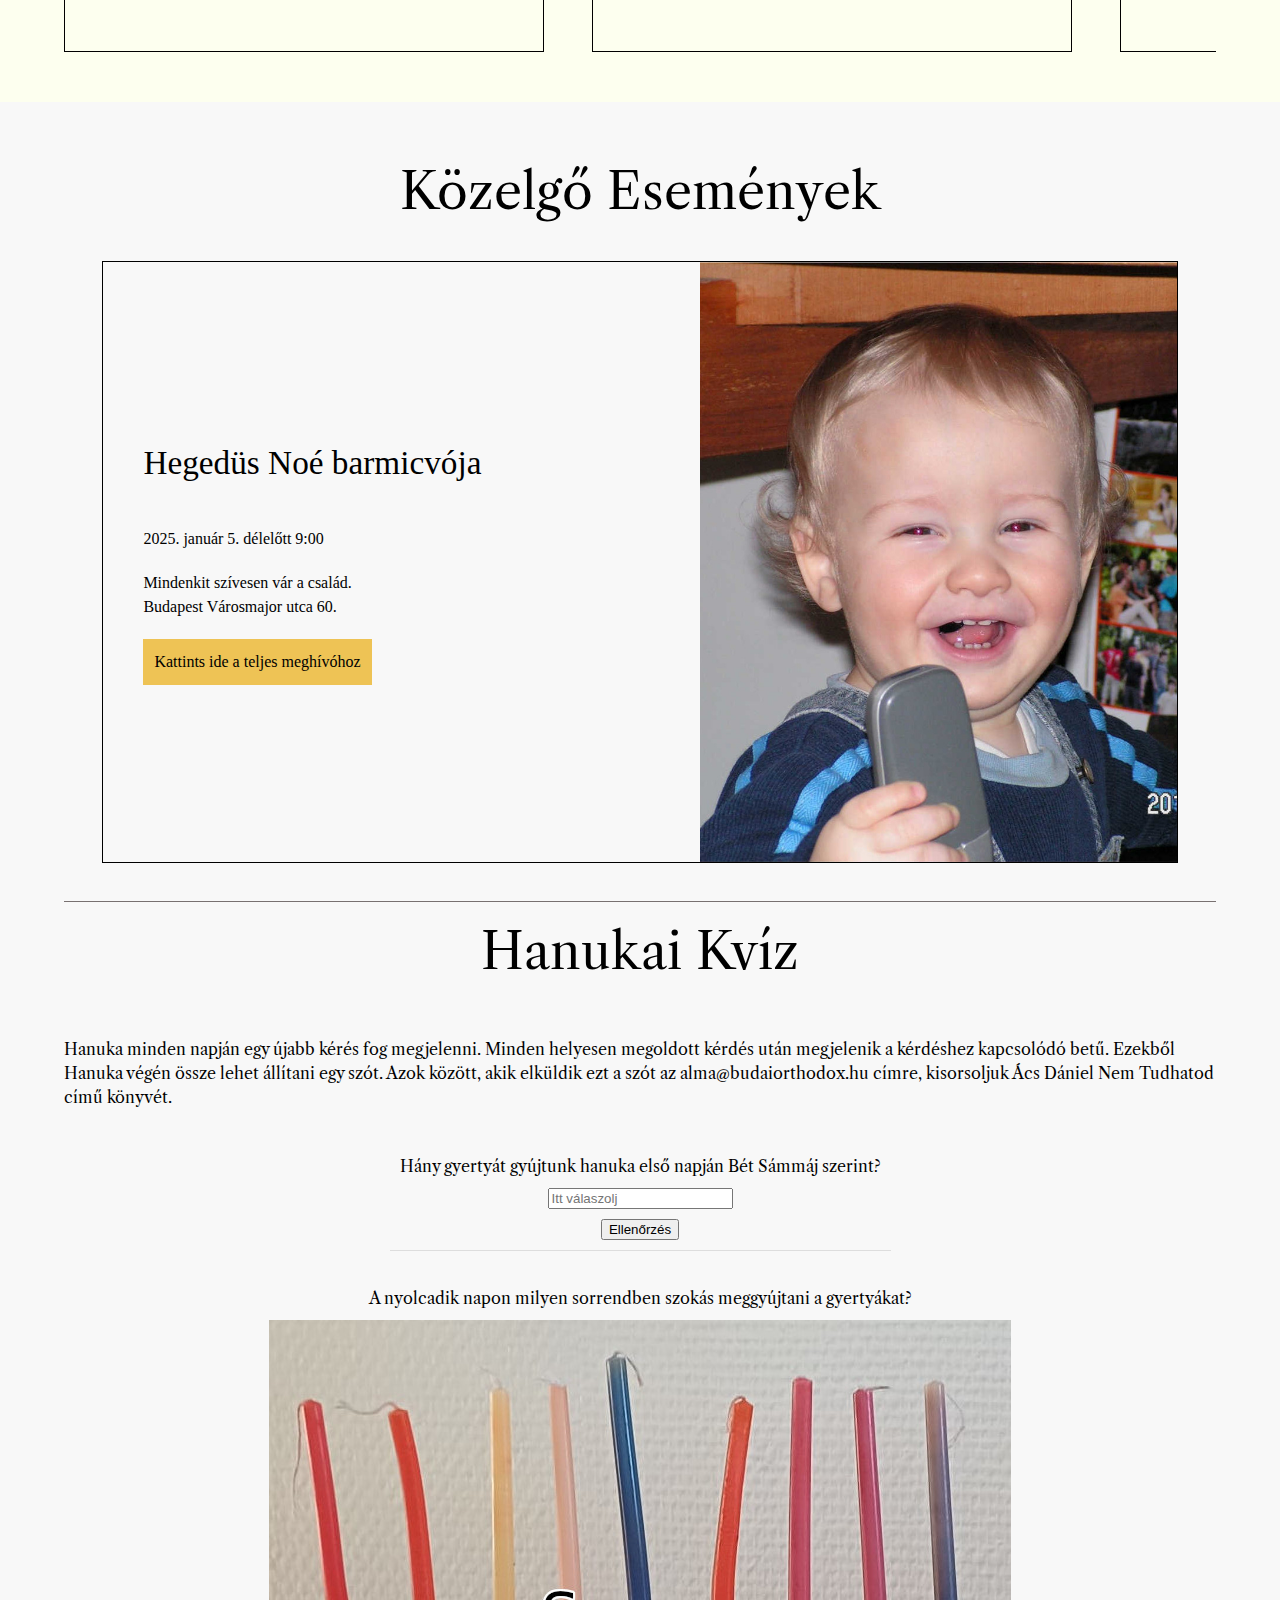
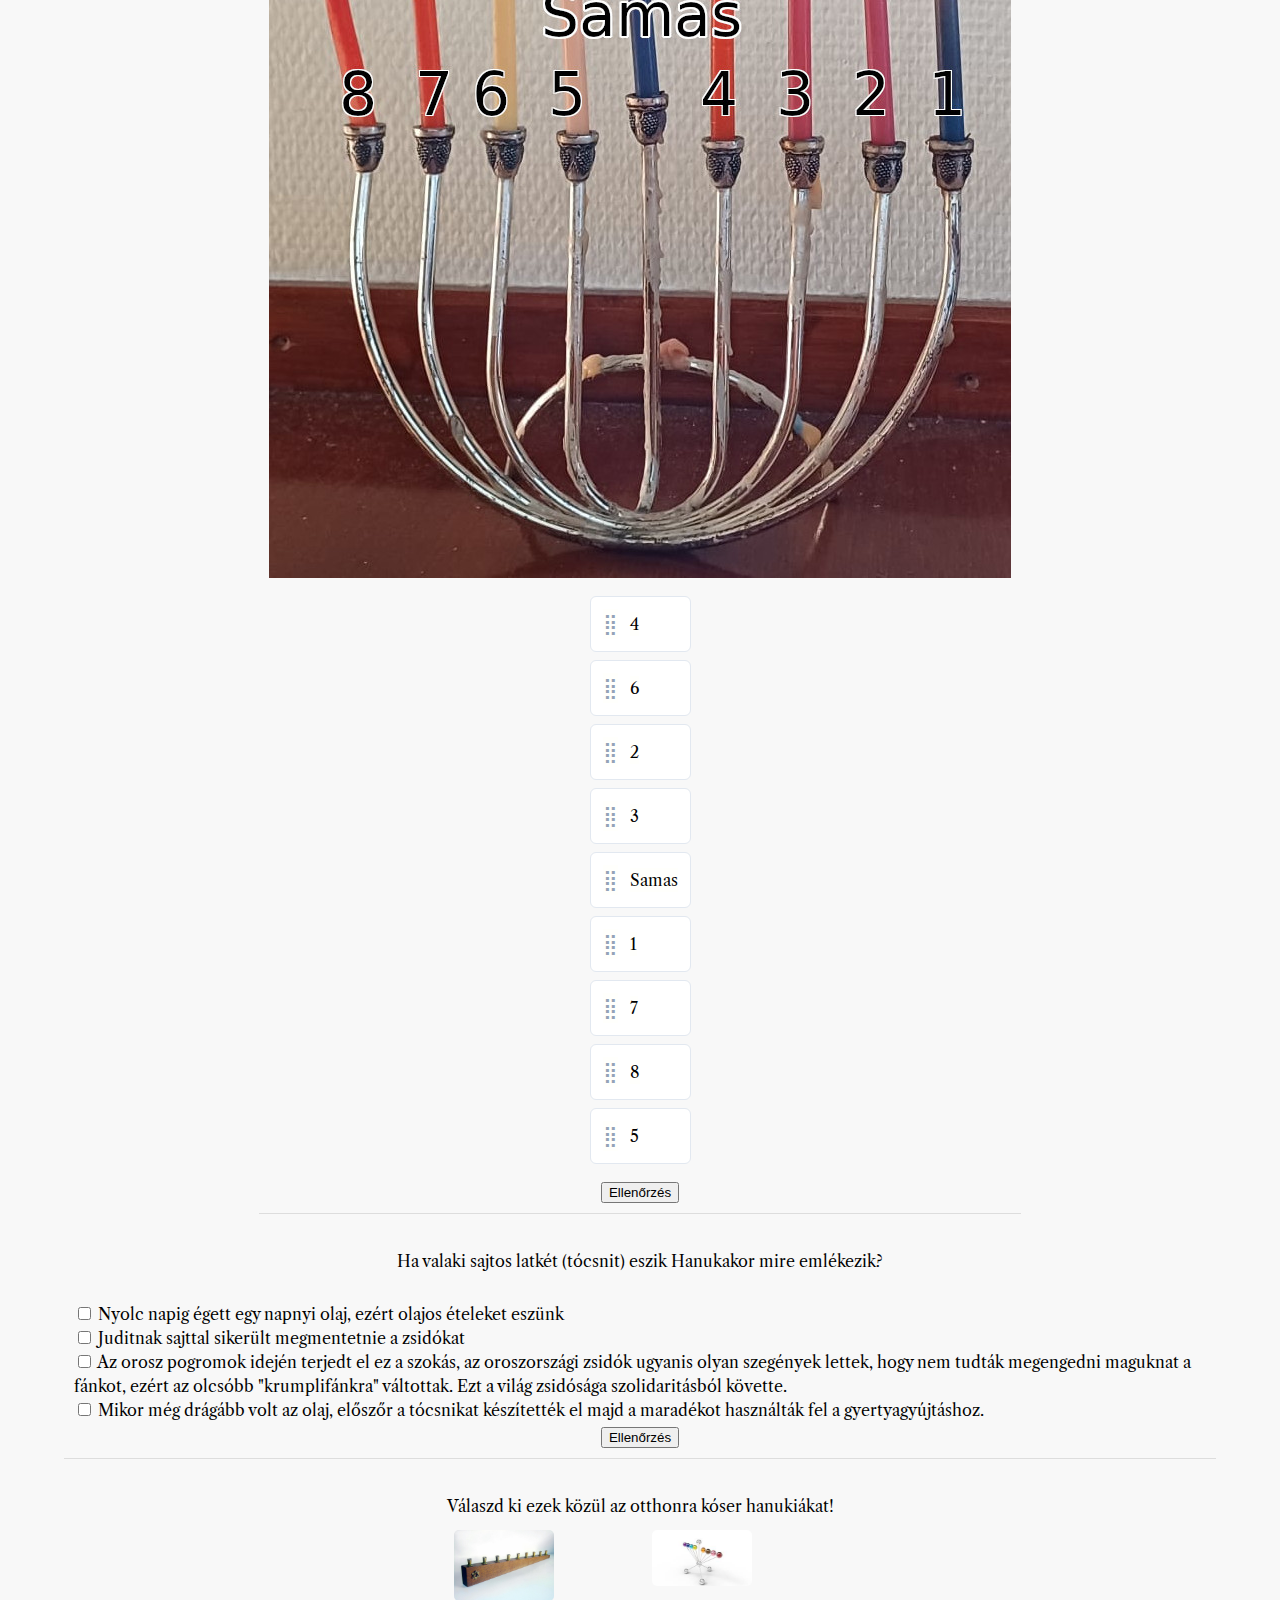
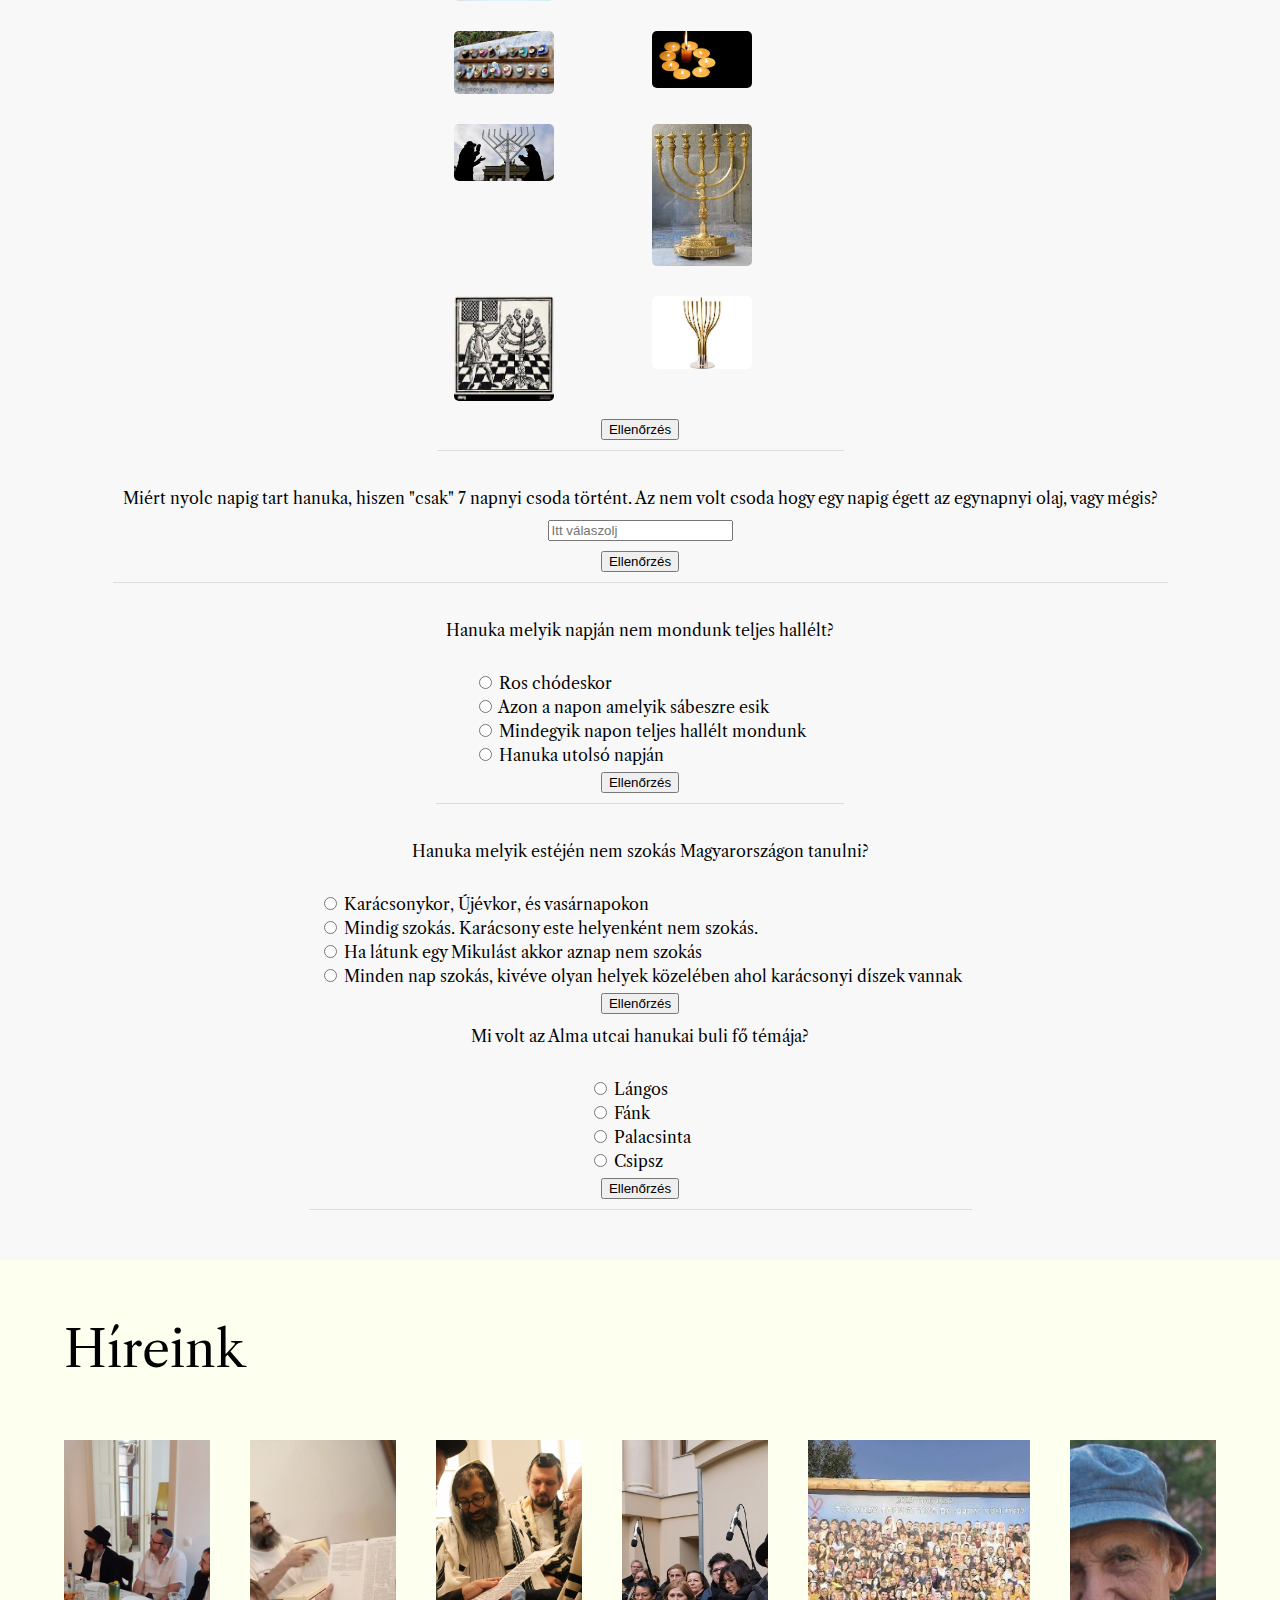
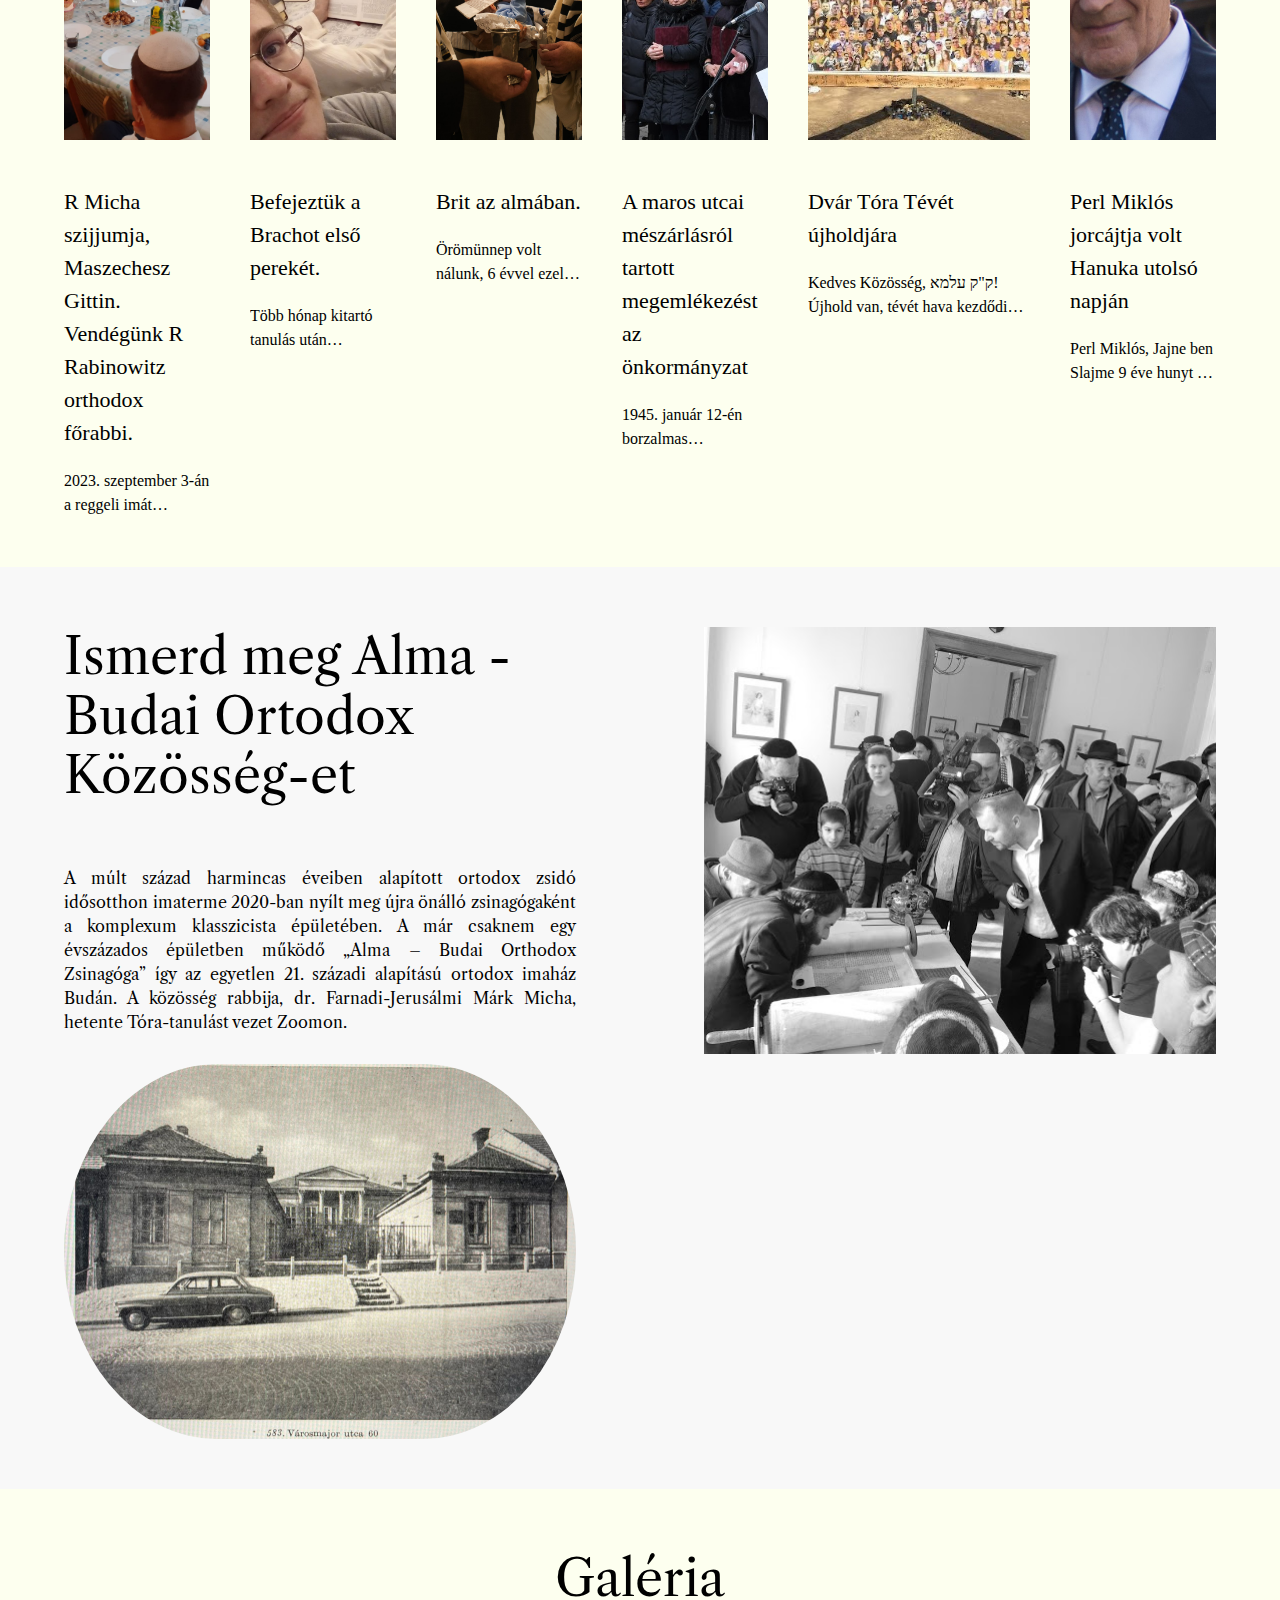
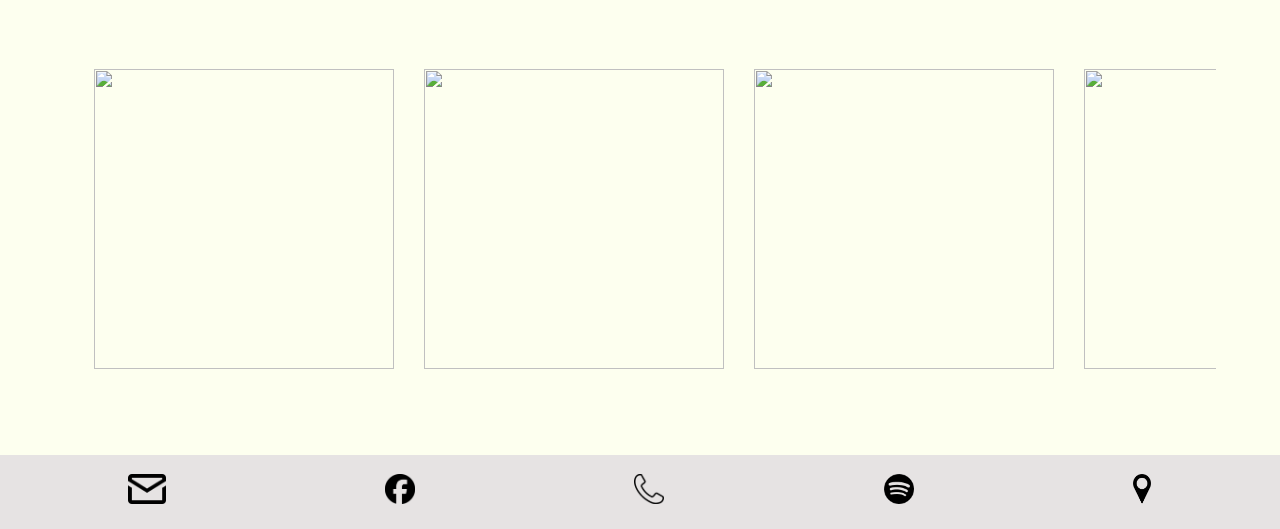
==== commit fe66ceb3: "removed away" ====
--- a/index.html
+++ b/index.html
@@ -358,7 +358,7 @@
 Az épület az évtizedek során jelentős igénybevételnek volt kitéve, és állapota fokozatosan romlott. A szerkezeti problémák és az általános elhasználódás miatt átfogó felújításra volt szükség. A rekonstrukciós munkálatok elsősorban az imaház részére koncentráltak, és örömteli módon a közelmúltban sikeresen be is fejeződtek. A felújítás során nagy figyelmet fordítottak arra, hogy megőrizzék az épület eredeti karakterét, miközben a modern kor követelményeinek is megfeleljen.
 Napjainkban ez a hely különleges szerepet tölt be Budapest zsidó életében, hiszen ez Buda egyetlen ortodox közössége. A korábbi időszakokhoz képest jelentős változás, hogy most egy fiatalabb generáció alkotja a közösség gerincét. Ez a fiatalos lendület új energiát és dinamizmust hoz a közösség életébe, miközben az ortodox hagyományokat és szokásokat hűen őrzik és ápolják. A közösség aktív szerepet vállal a zsidó vallási és kulturális élet fenntartásában, rendszeres programokat és összejöveteleket szerveznek, ezáltal is erősítve a budai zsidóság összetartását és identitását.
 Ez a fejlődés azt mutatja, hogy az Alma utcai zsinagóga és közösségi központ továbbra is fontos szerepet játszik a főváros zsidó életében, összekapcsolva a múlt örökségét a jelen kihívásaival és a jövő lehetőségeivel.-->
-A múlt század harmincas éveiben alapított ortodox zsidó idősotthon imaterme 2020-ban nyílt meg újra önálló zsinagógaként a komplexum klasszicista épületében. A már csaknem egy évszázados épületben működő „Alma – Budai Orthodox Zsinagóga” így az egyetlen 21. századi alapítású ortodox imaház Budán. Ennek a MAOIH intézménynek egyedülálló jellegzetessége, hogy a közösség rabbija, dr. Farnadi-Jerusálmi Márk Micha Izraelben él, azonban rendszeresen látogatja a budai ortodox közösséget, illetve hetente Tóra-tanulást vezet Zoomon.
+A múlt század harmincas éveiben alapított ortodox zsidó idősotthon imaterme 2020-ban nyílt meg újra önálló zsinagógaként a komplexum klasszicista épületében. A már csaknem egy évszázados épületben működő „Alma – Budai Orthodox Zsinagóga” így az egyetlen 21. századi alapítású ortodox imaház Budán. A közösség rabbija, dr. Farnadi-Jerusálmi Márk Micha, hetente Tóra-tanulást vezet Zoomon.
                 <img src="pictures/regi-wide.jpeg" alt="virag">
             </div>
             <img id="about-right-image" src="pictures/people.jpg" alt="torajavitas">
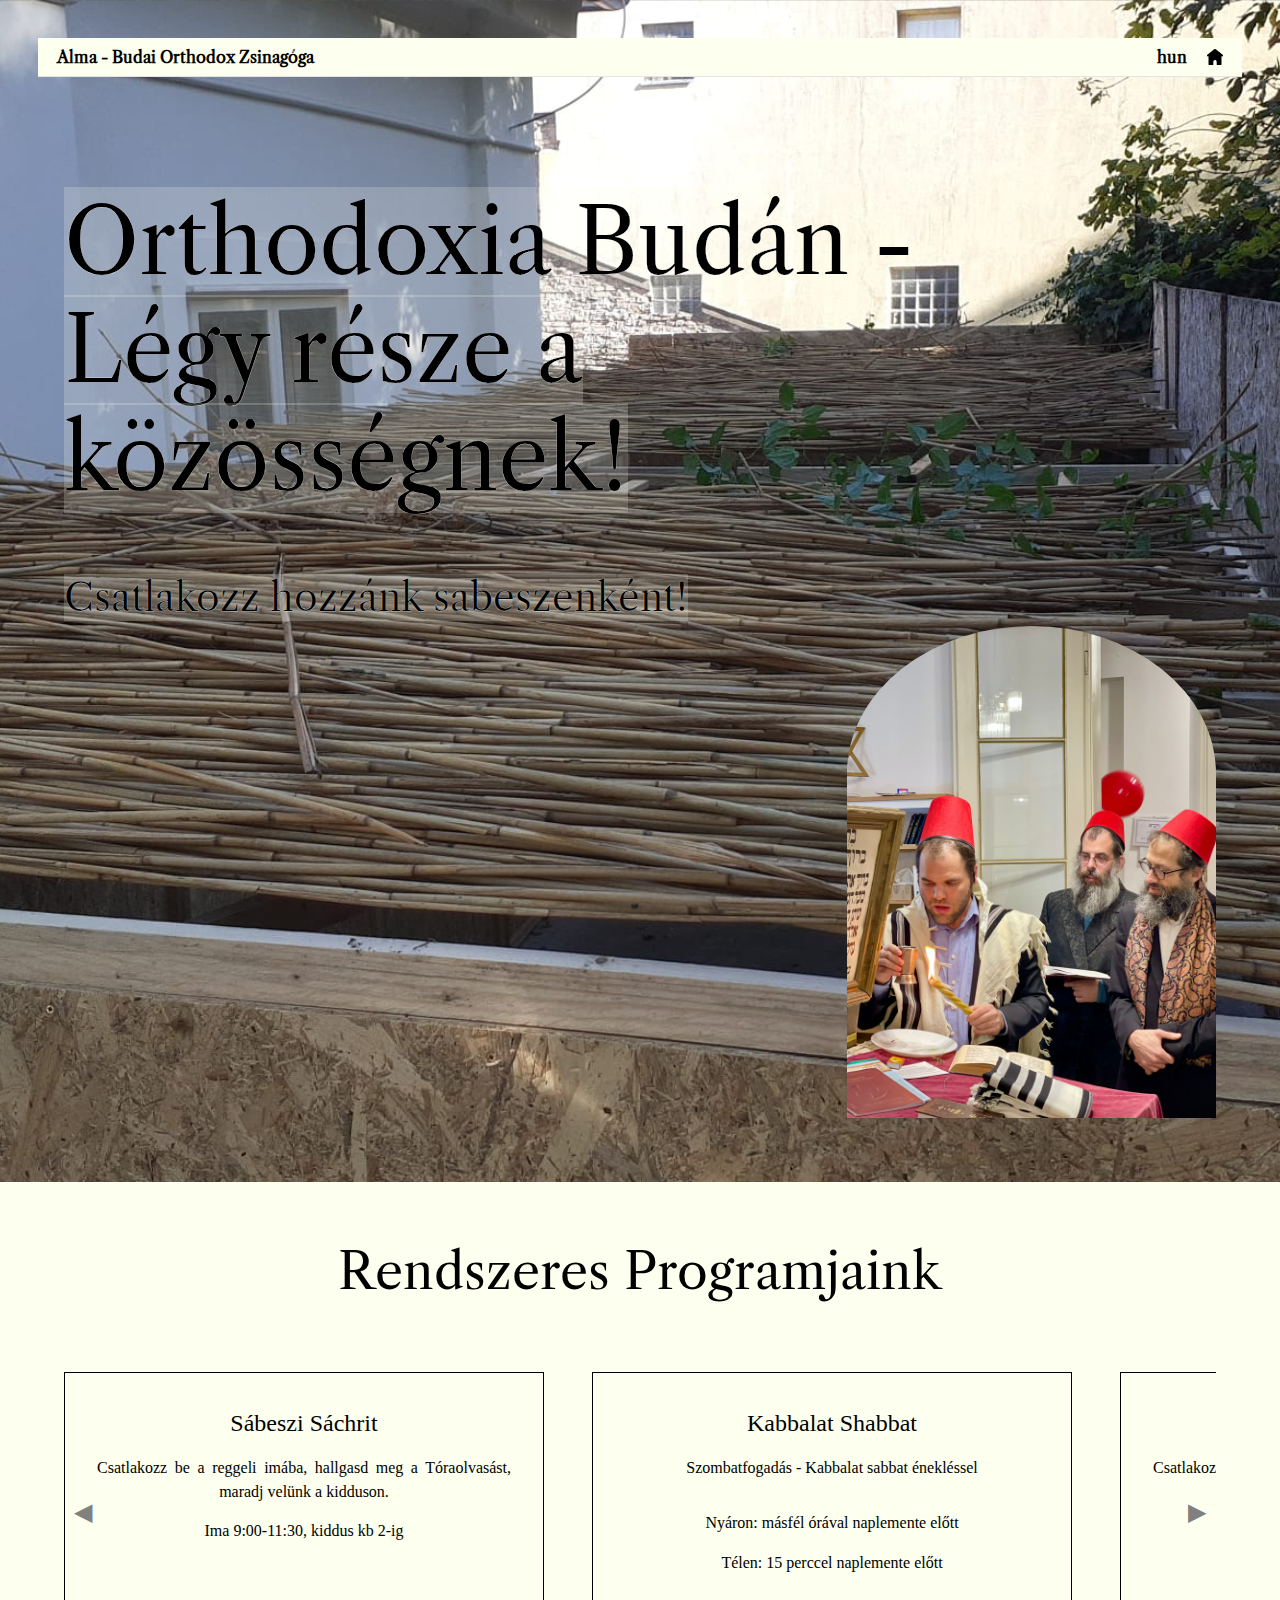
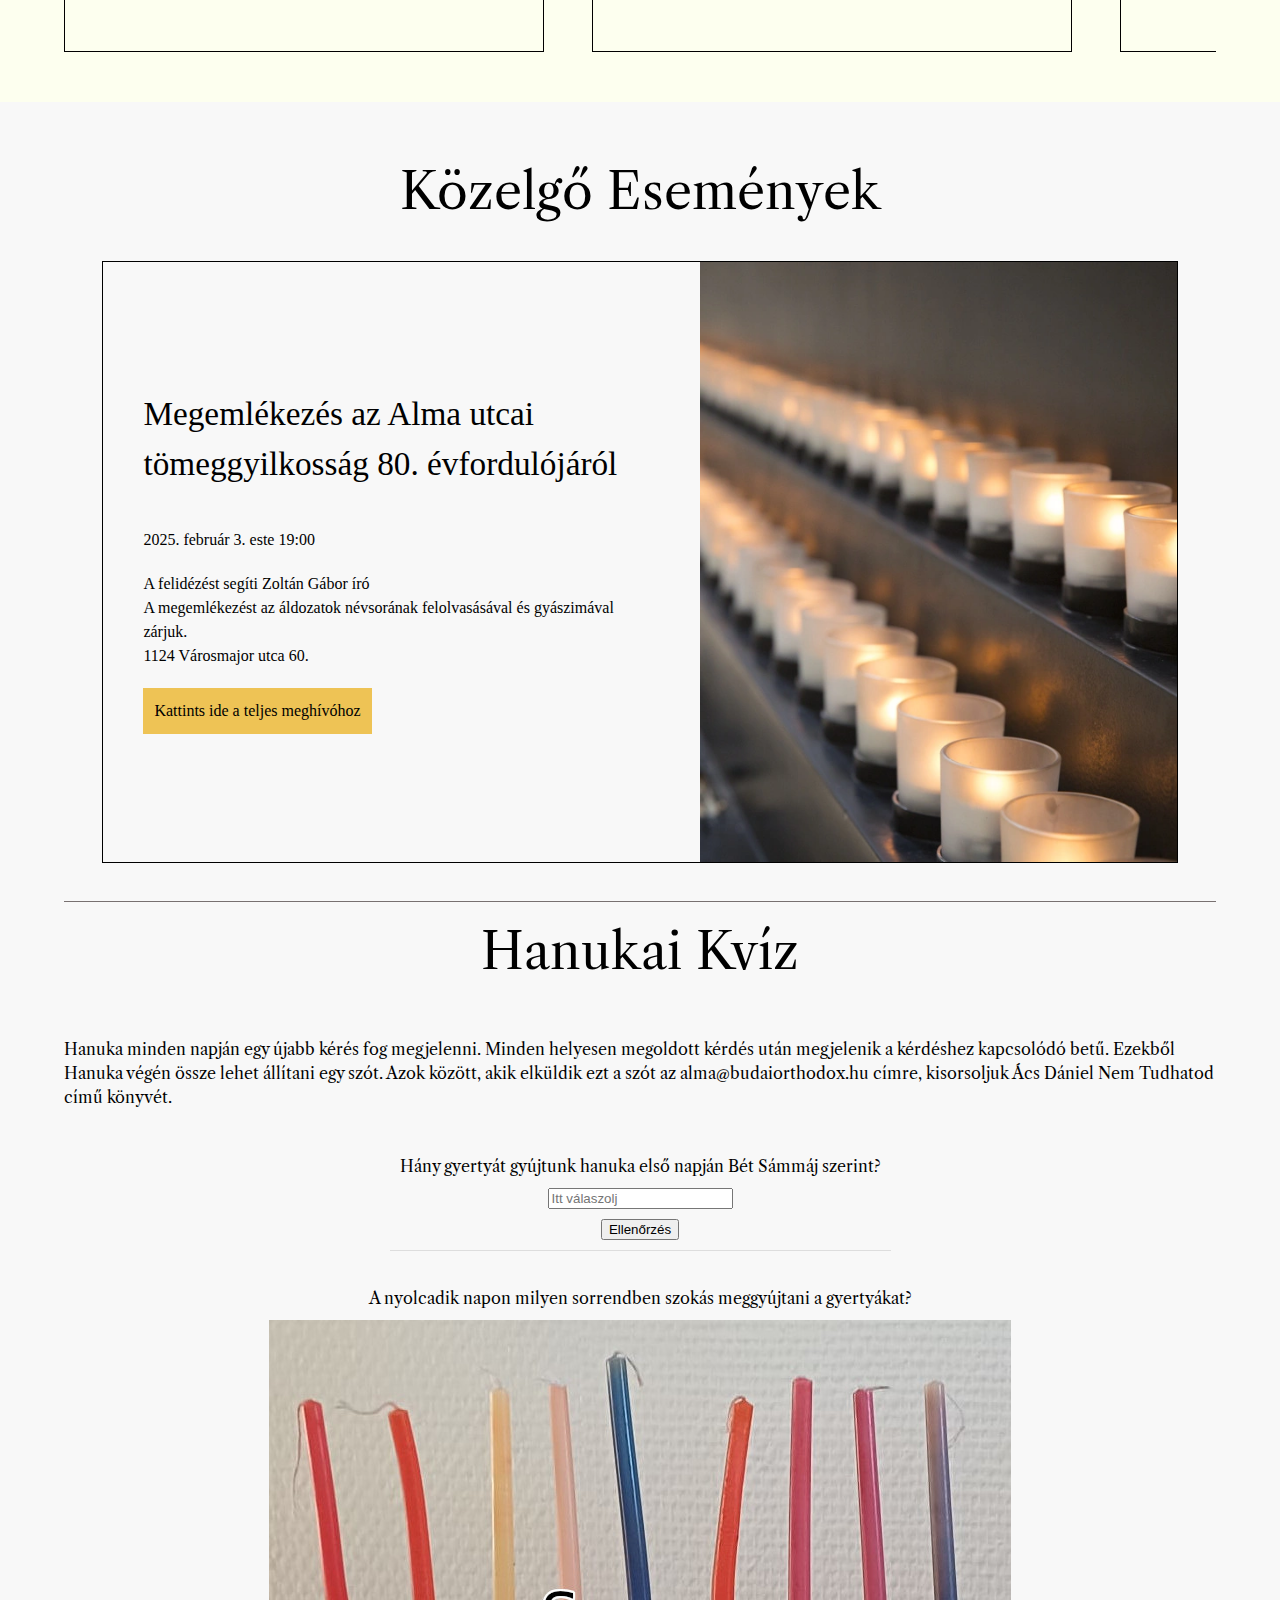
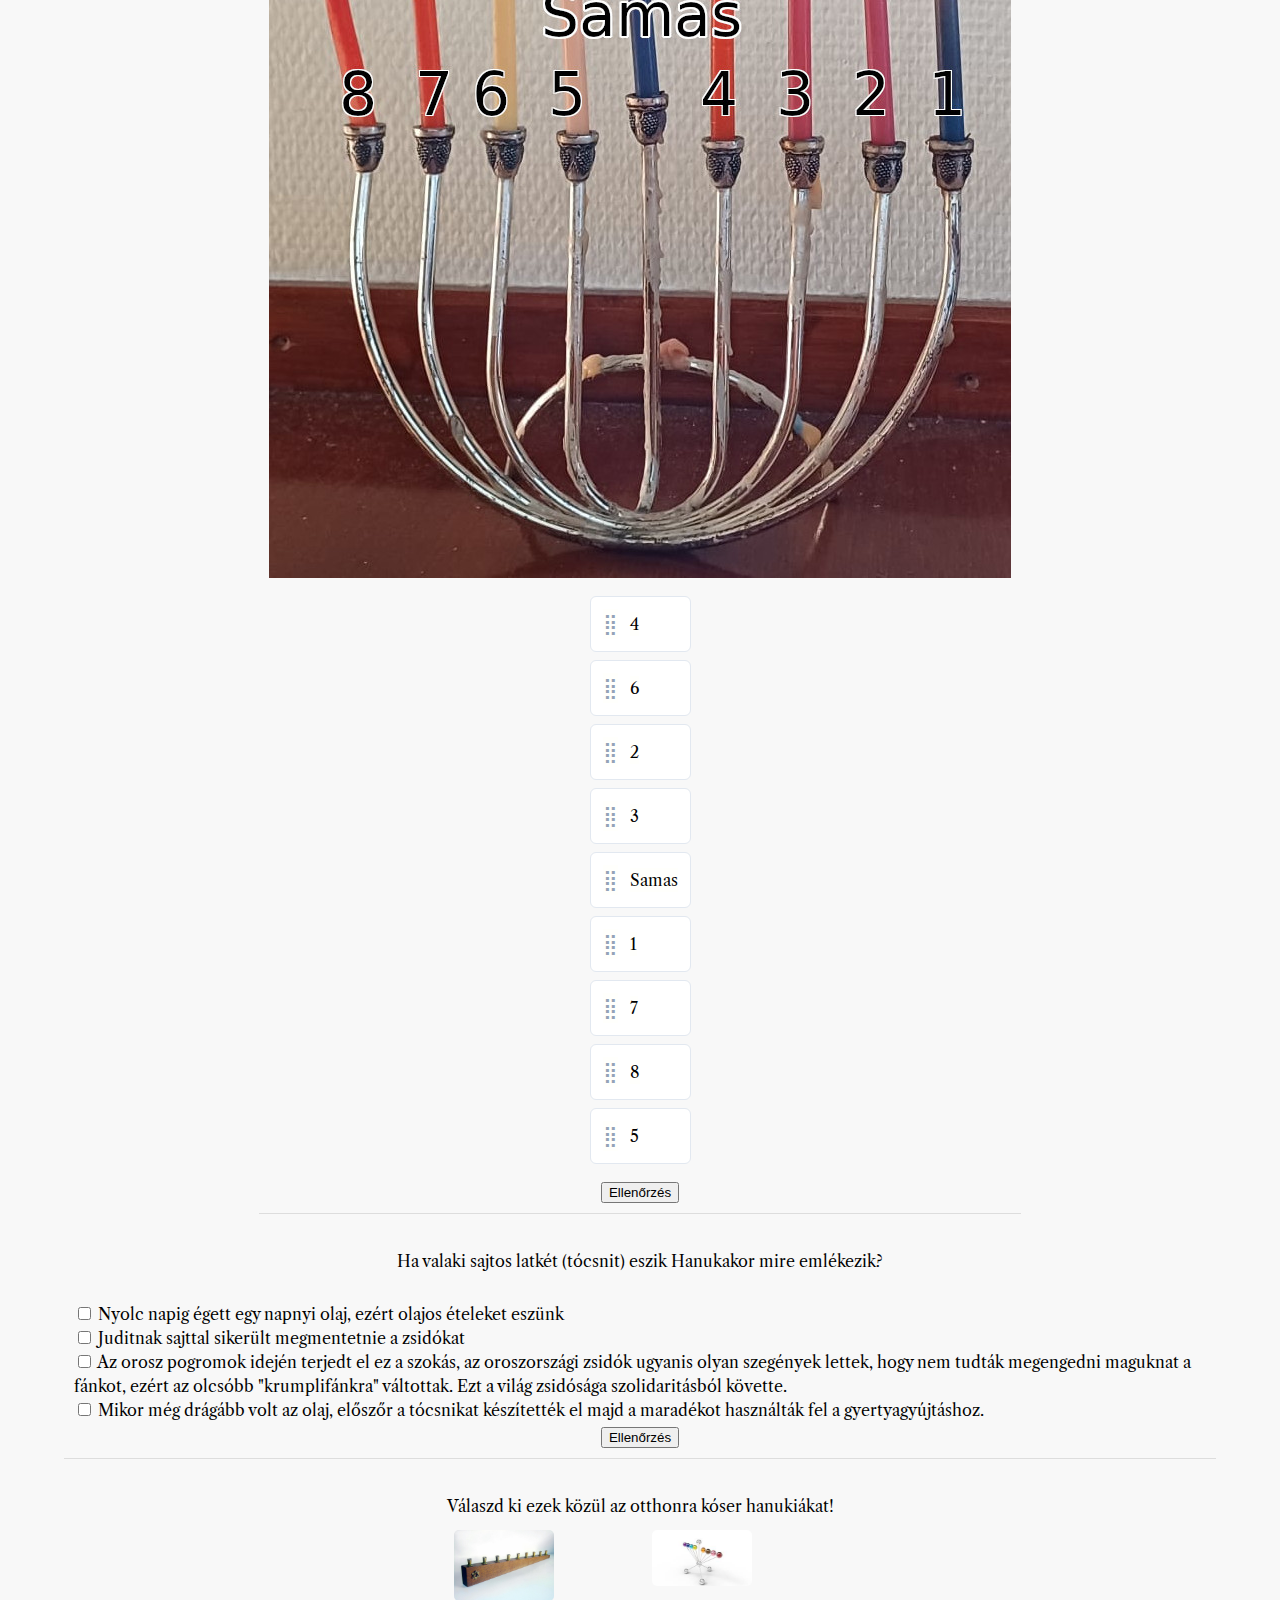
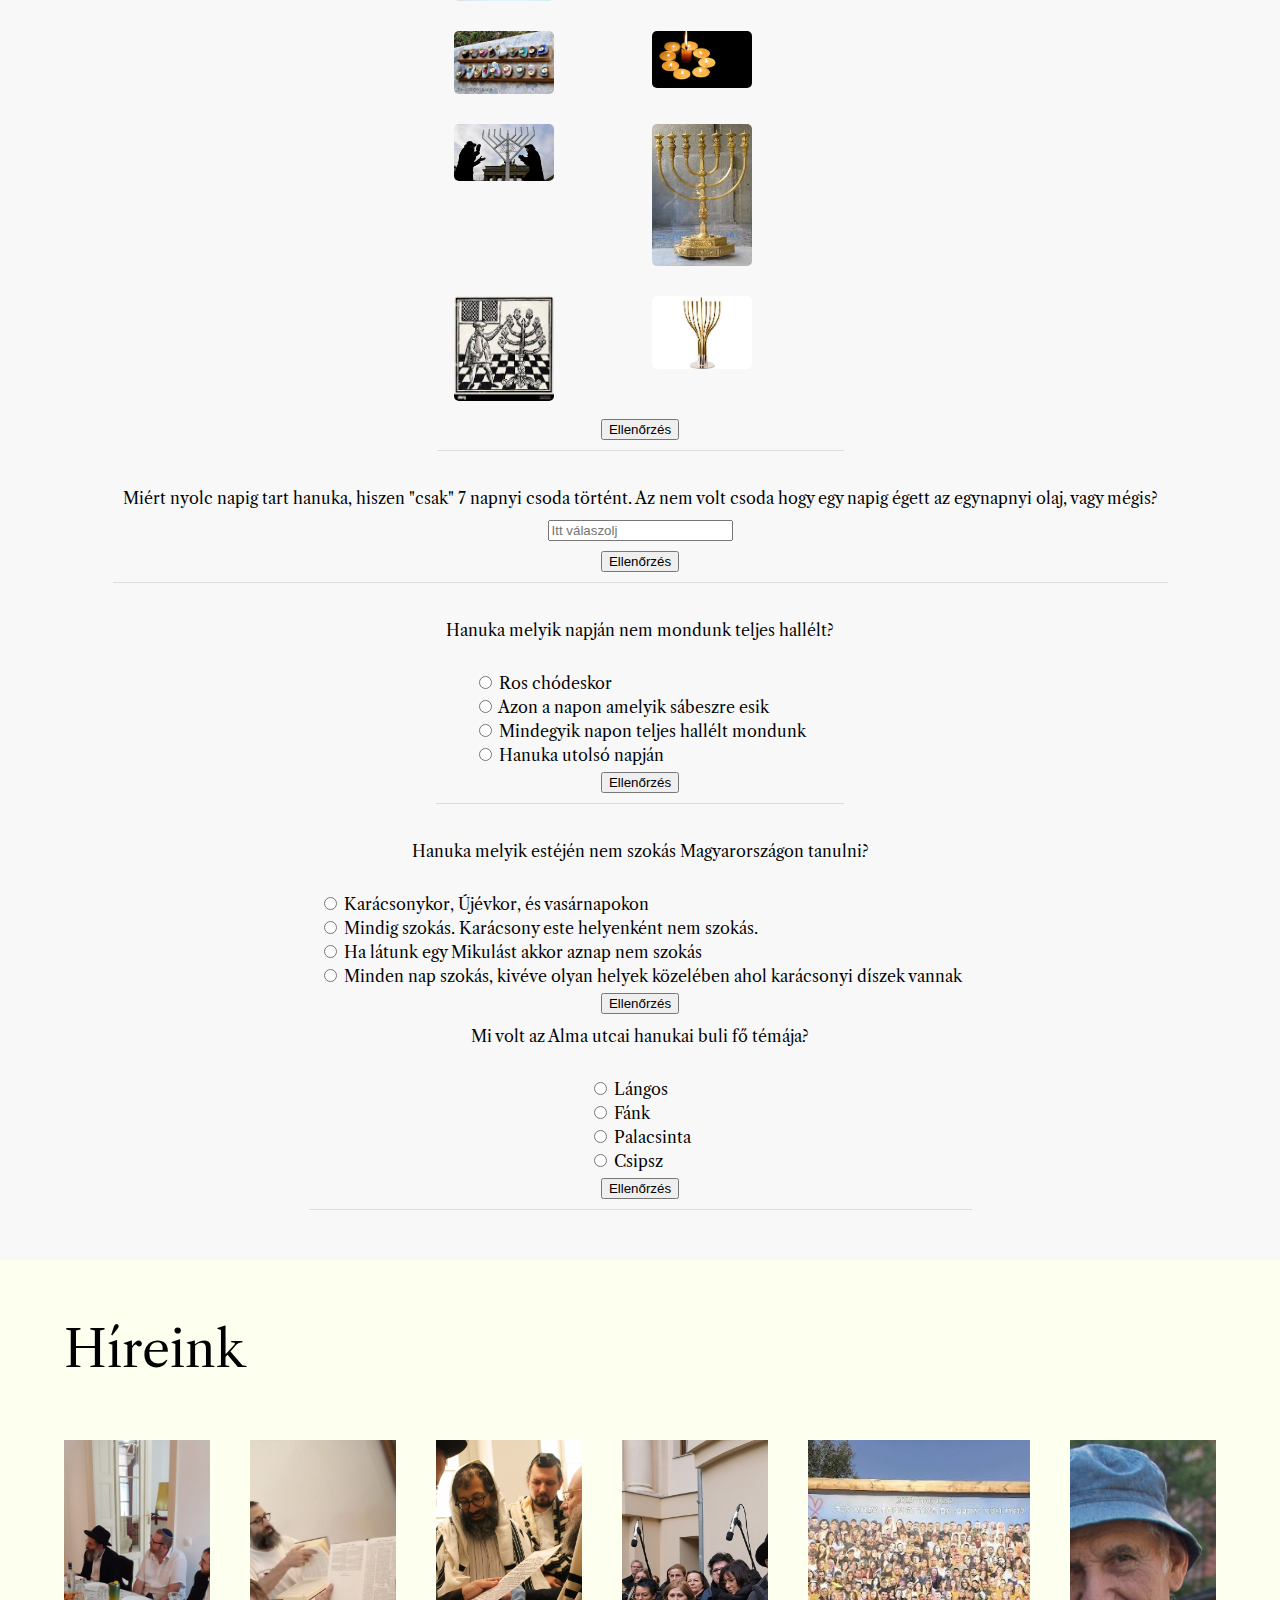
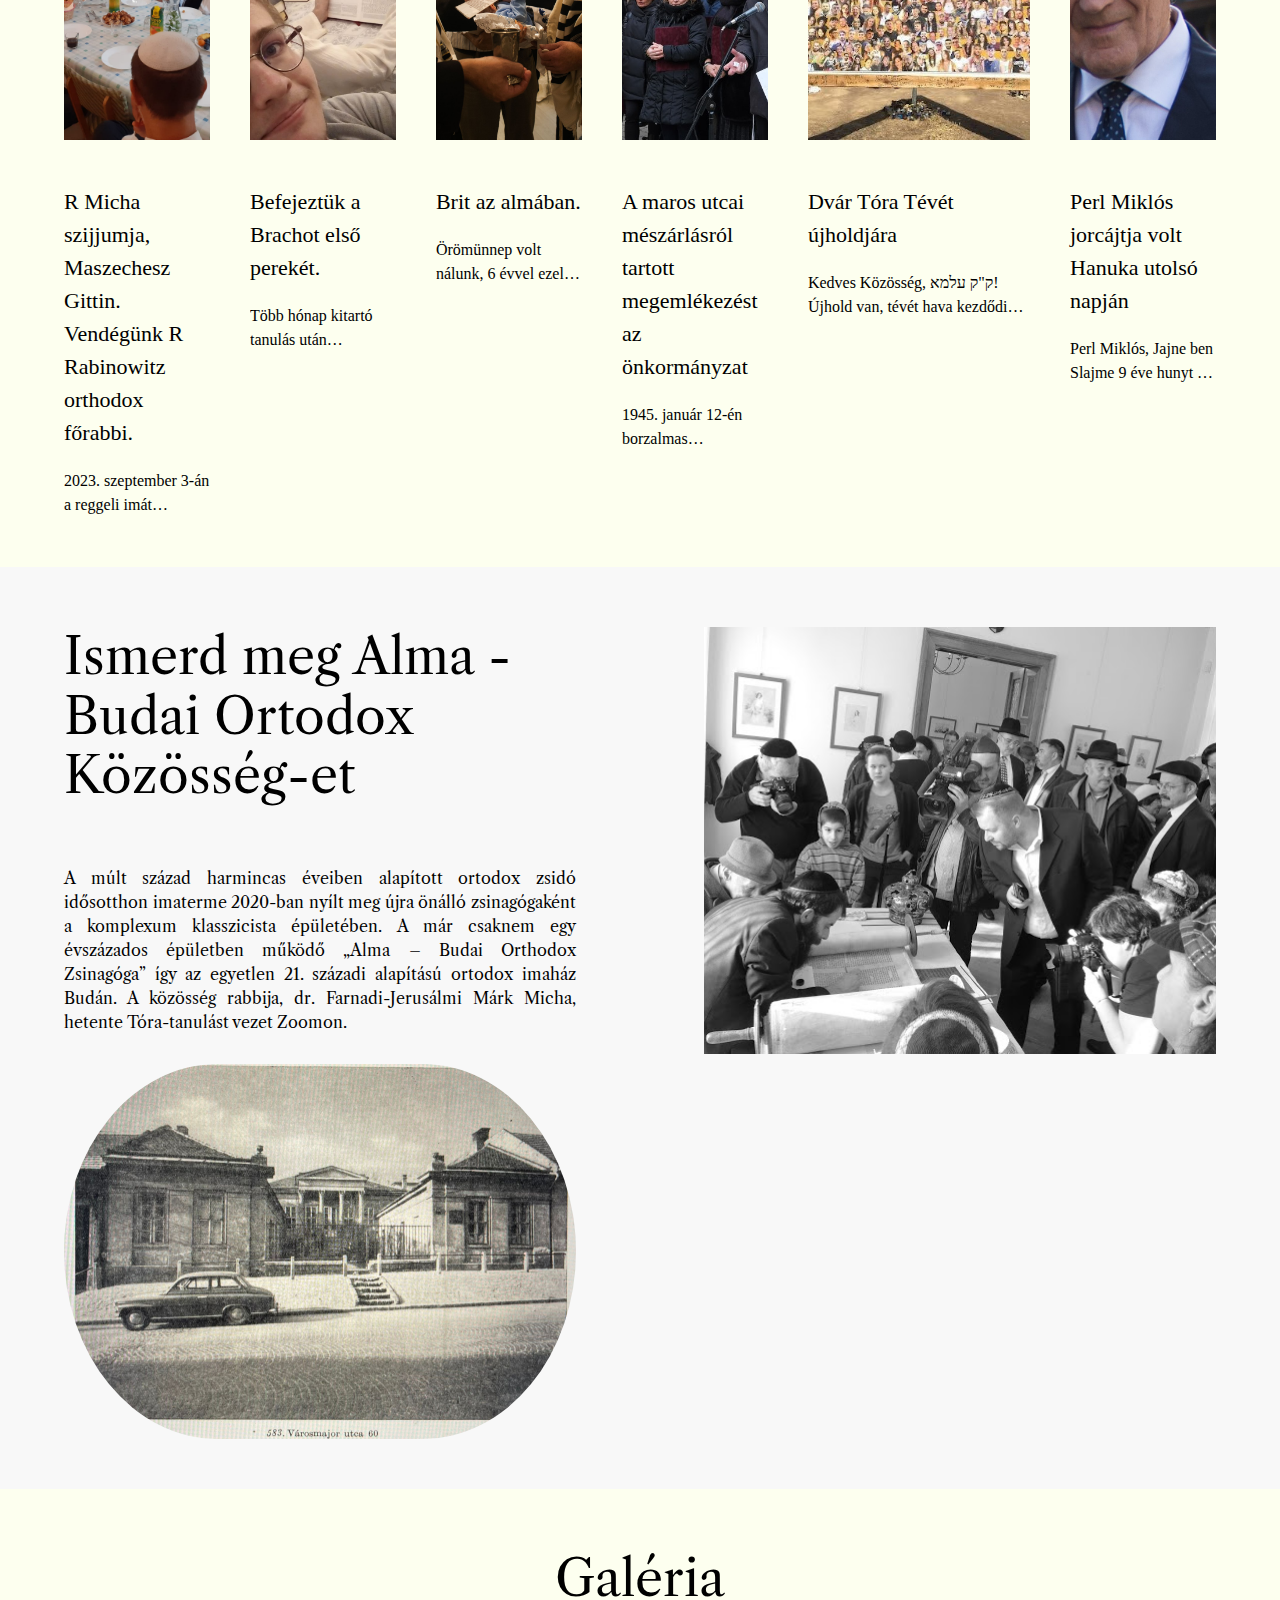
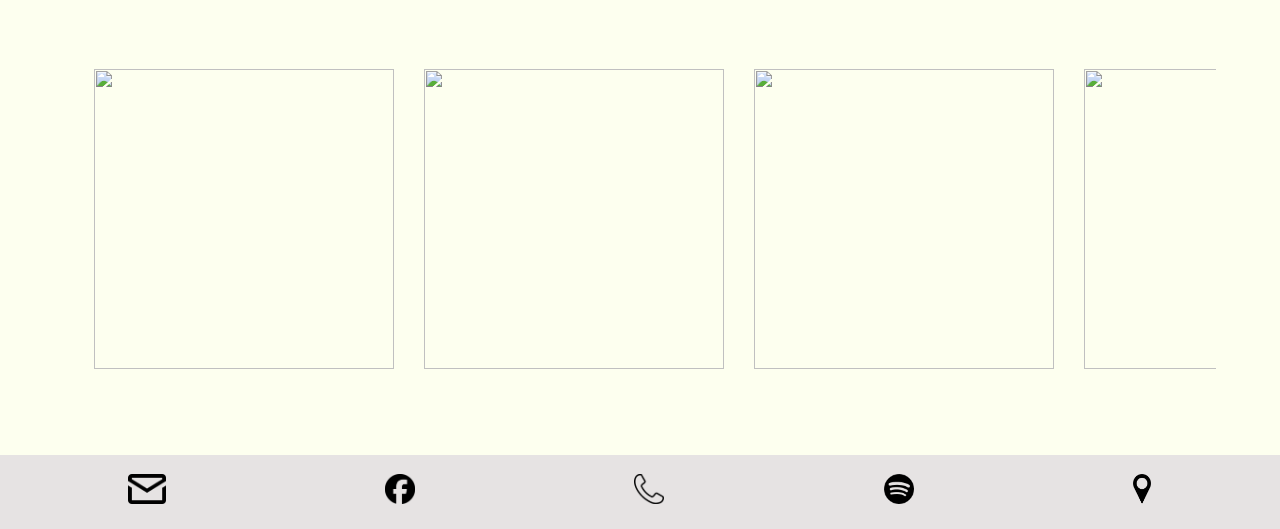
==== commit 6c023f47: "added new event" ====
--- a/index.html
+++ b/index.html
@@ -97,17 +97,18 @@
             <div id="event">
                 <div id="event-text">
                     <div id="event-title">
-                        Hegedüs Noé barmicvója
+                        Megemlékezés az Alma utcai tömeggyilkosság 80. évfordulójáról
                     </div>
                     <div>
-                        2025. január 5.
-                        délelőtt 9:00
-                    </div>
-                    Mindenkit szívesen vár a család.<br>
-                    Budapest Városmajor utca 60.
-                    <a href="pictures/hazmana_Noé.pdf" class="yellow-button" target="_blank">Kattints ide a teljes meghívóhoz</a>
-                </div>
-                <img id="event-image" src="pictures/noe_young.jpg" alt="purim">
+                        2025. február 3.
+                        este 19:00
+                    </div>
+                    A felidézést segíti Zoltán Gábor író<br>
+                    A megemlékezést az áldozatok névsorának felolvasásával és gyászimával zárjuk.<br>
+                    1124 Városmajor utca 60.
+                    <a href="pictures/megmlekezes.jpeg" class="yellow-button" target="_blank">Kattints ide a teljes meghívóhoz</a>
+                </div>
+                <img id="event-image" src="pictures/candles.webp" alt="purim">
             </div>
             <div id="quiz">
                 <div class="section-title" id="hanuka-title">
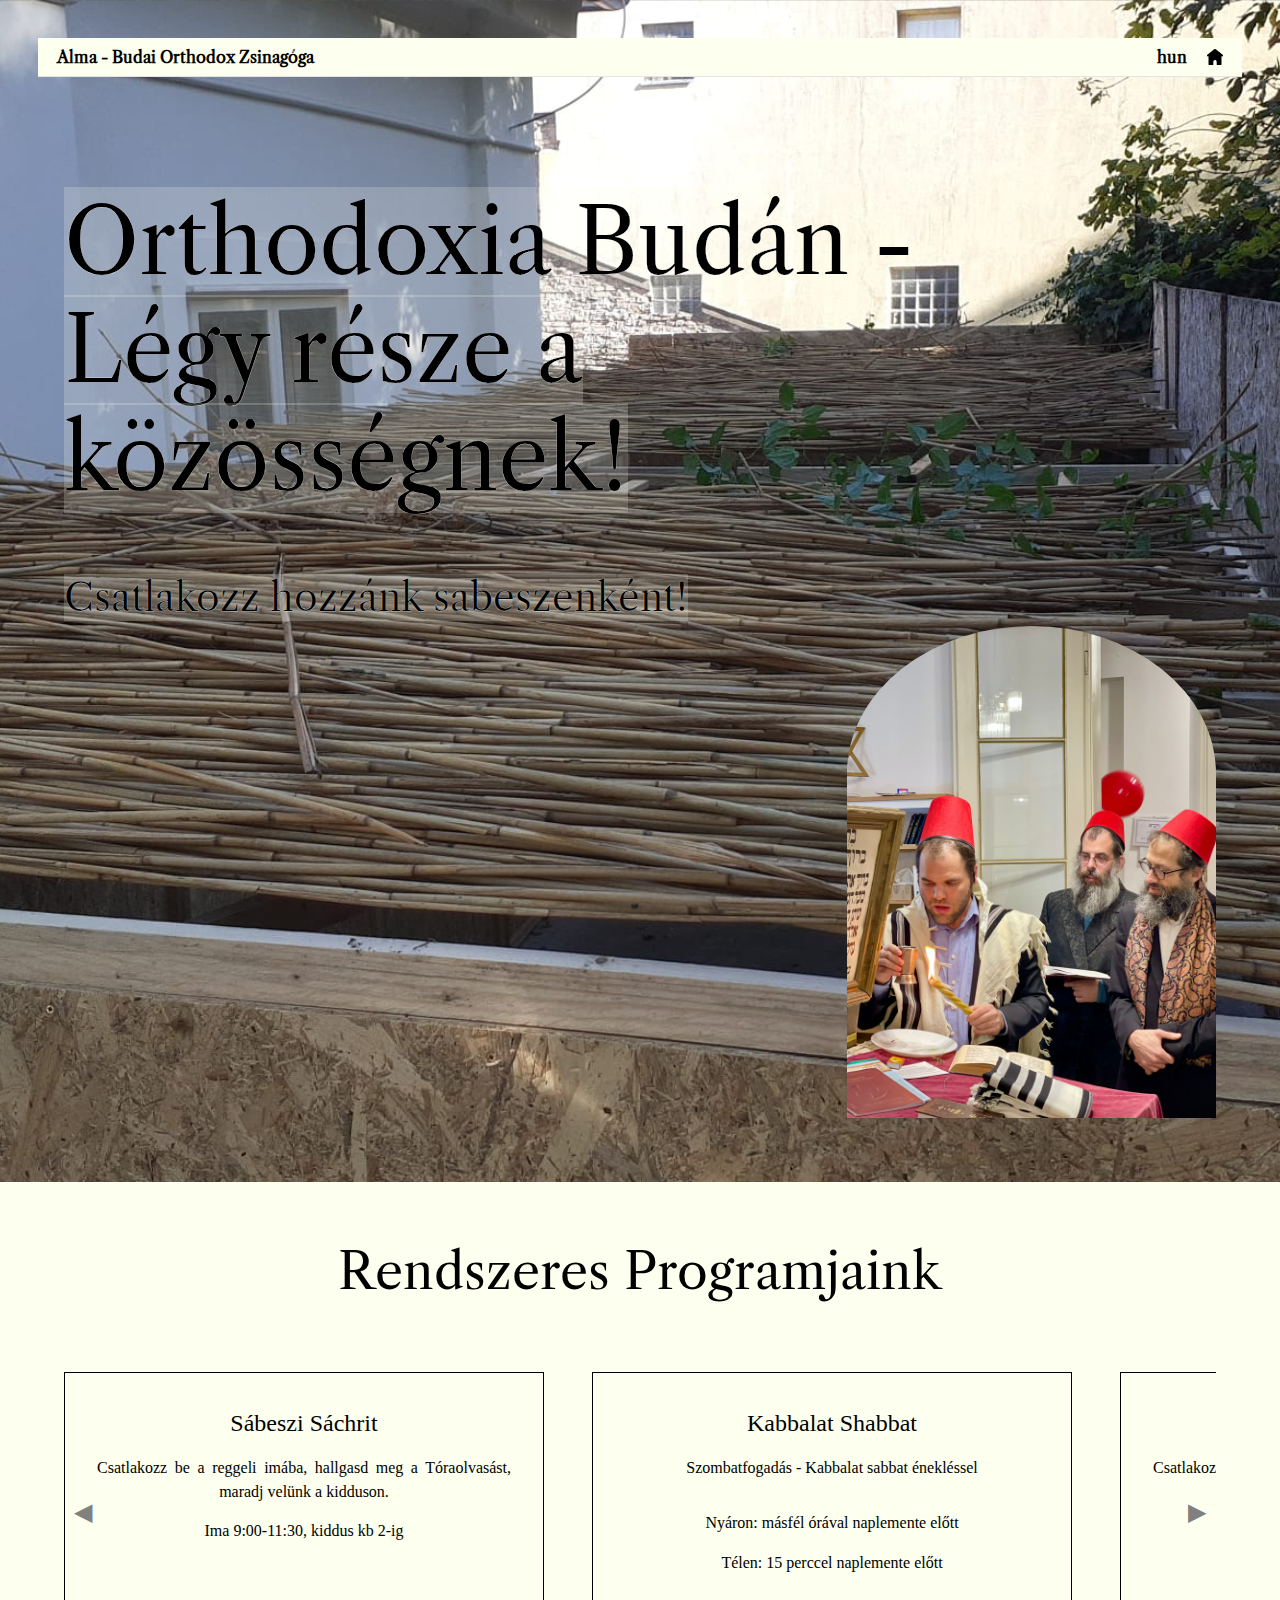
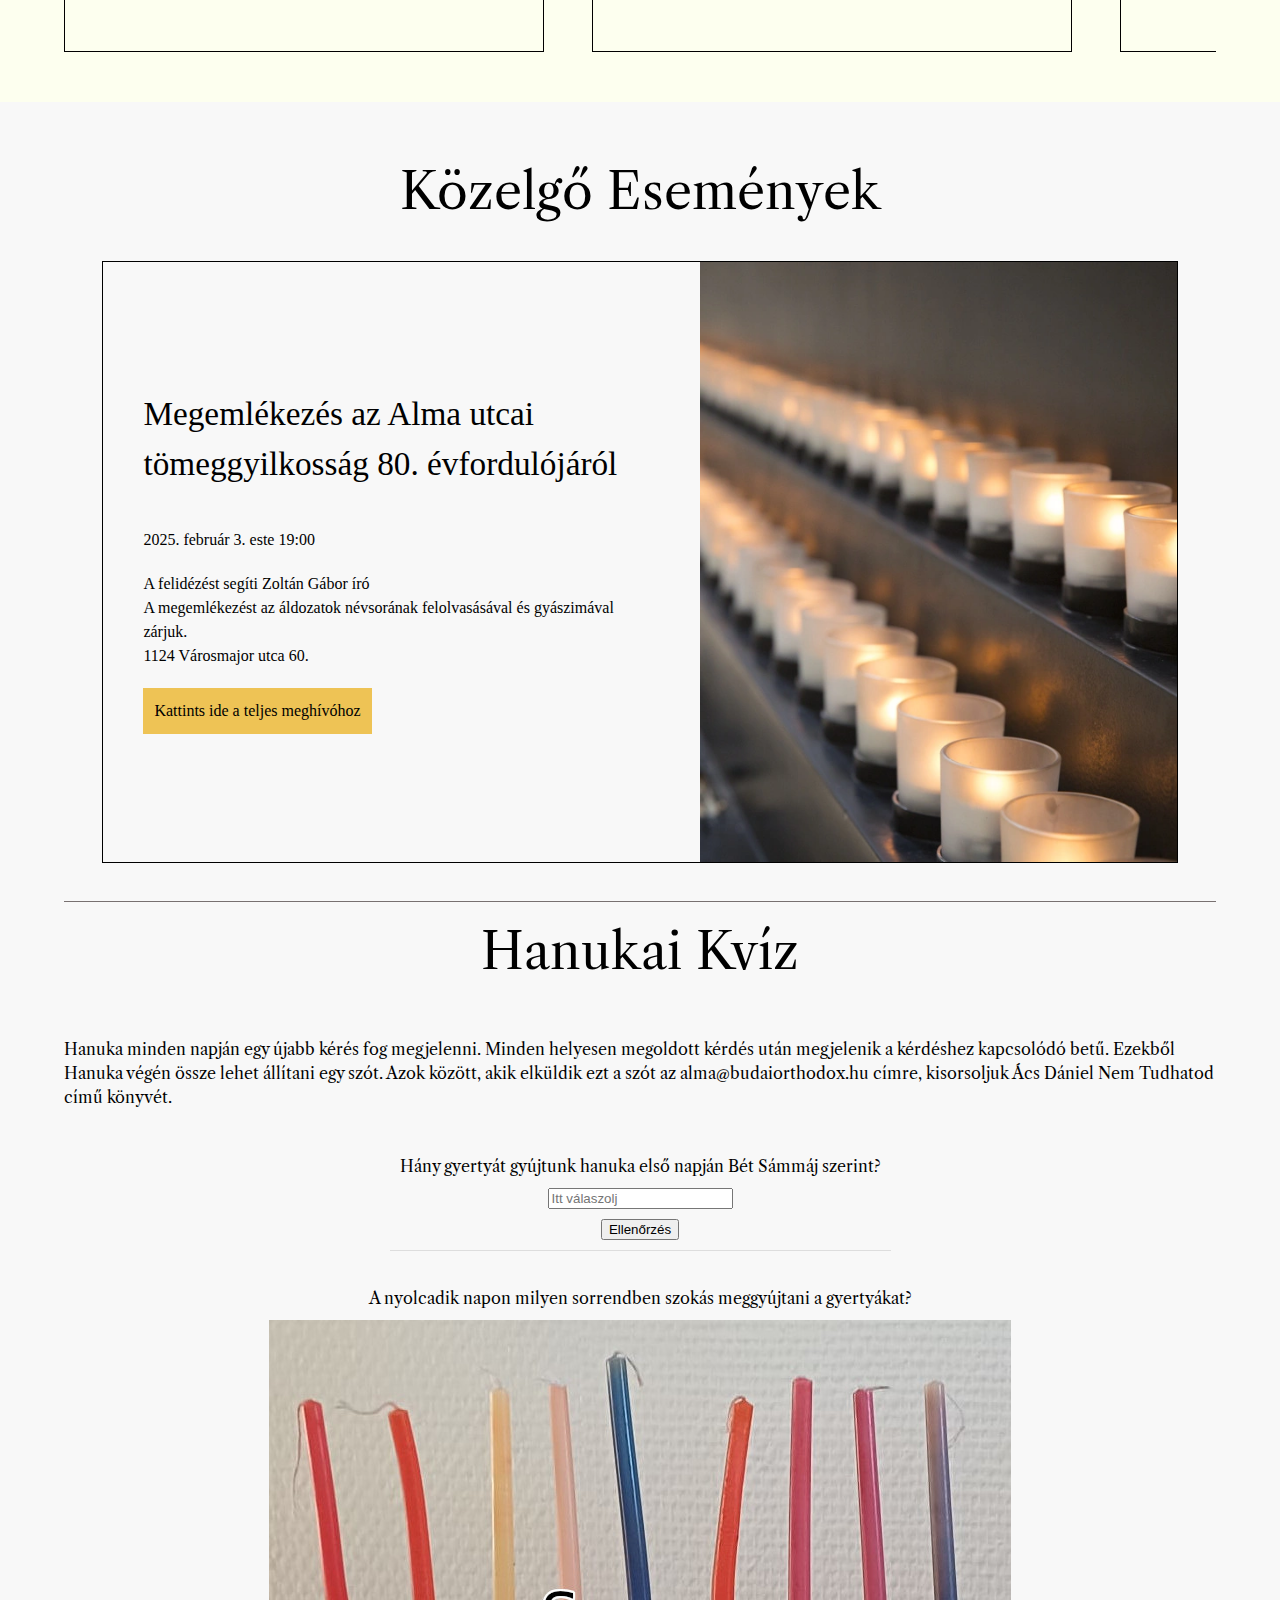
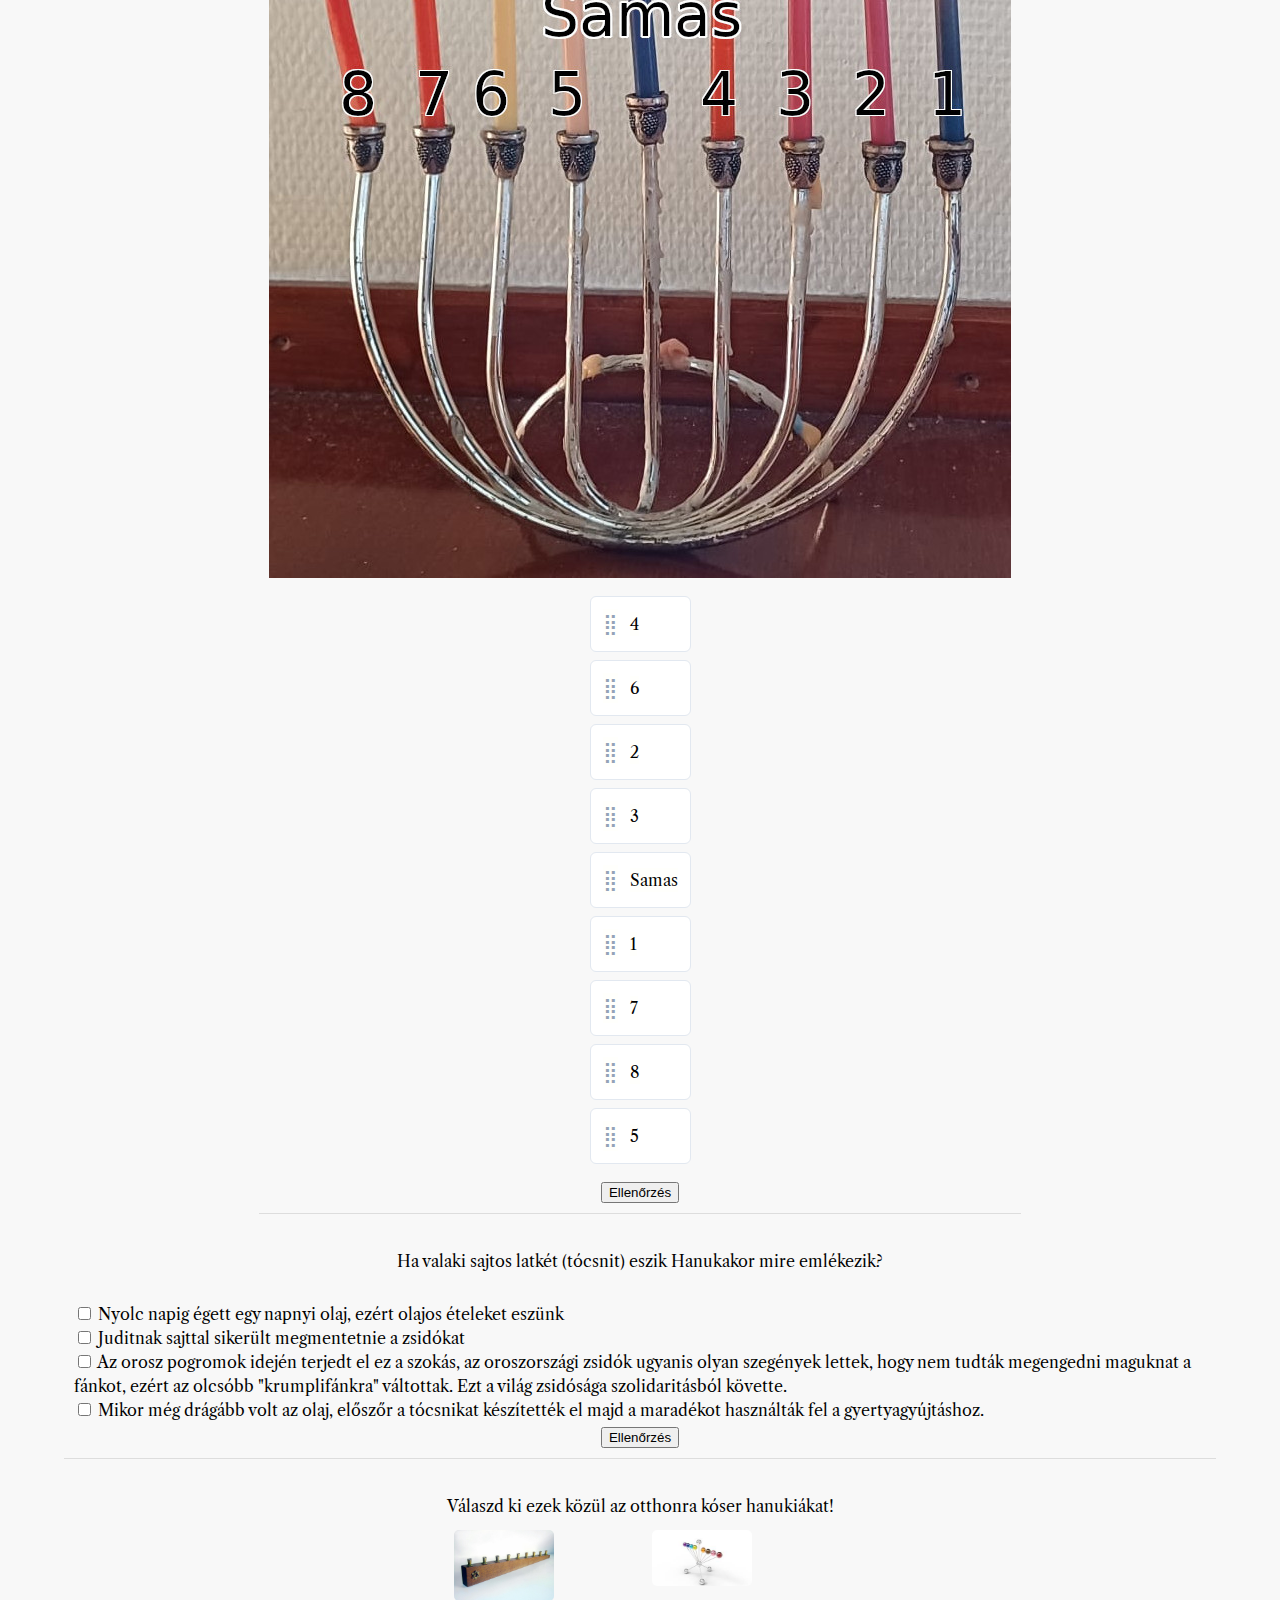
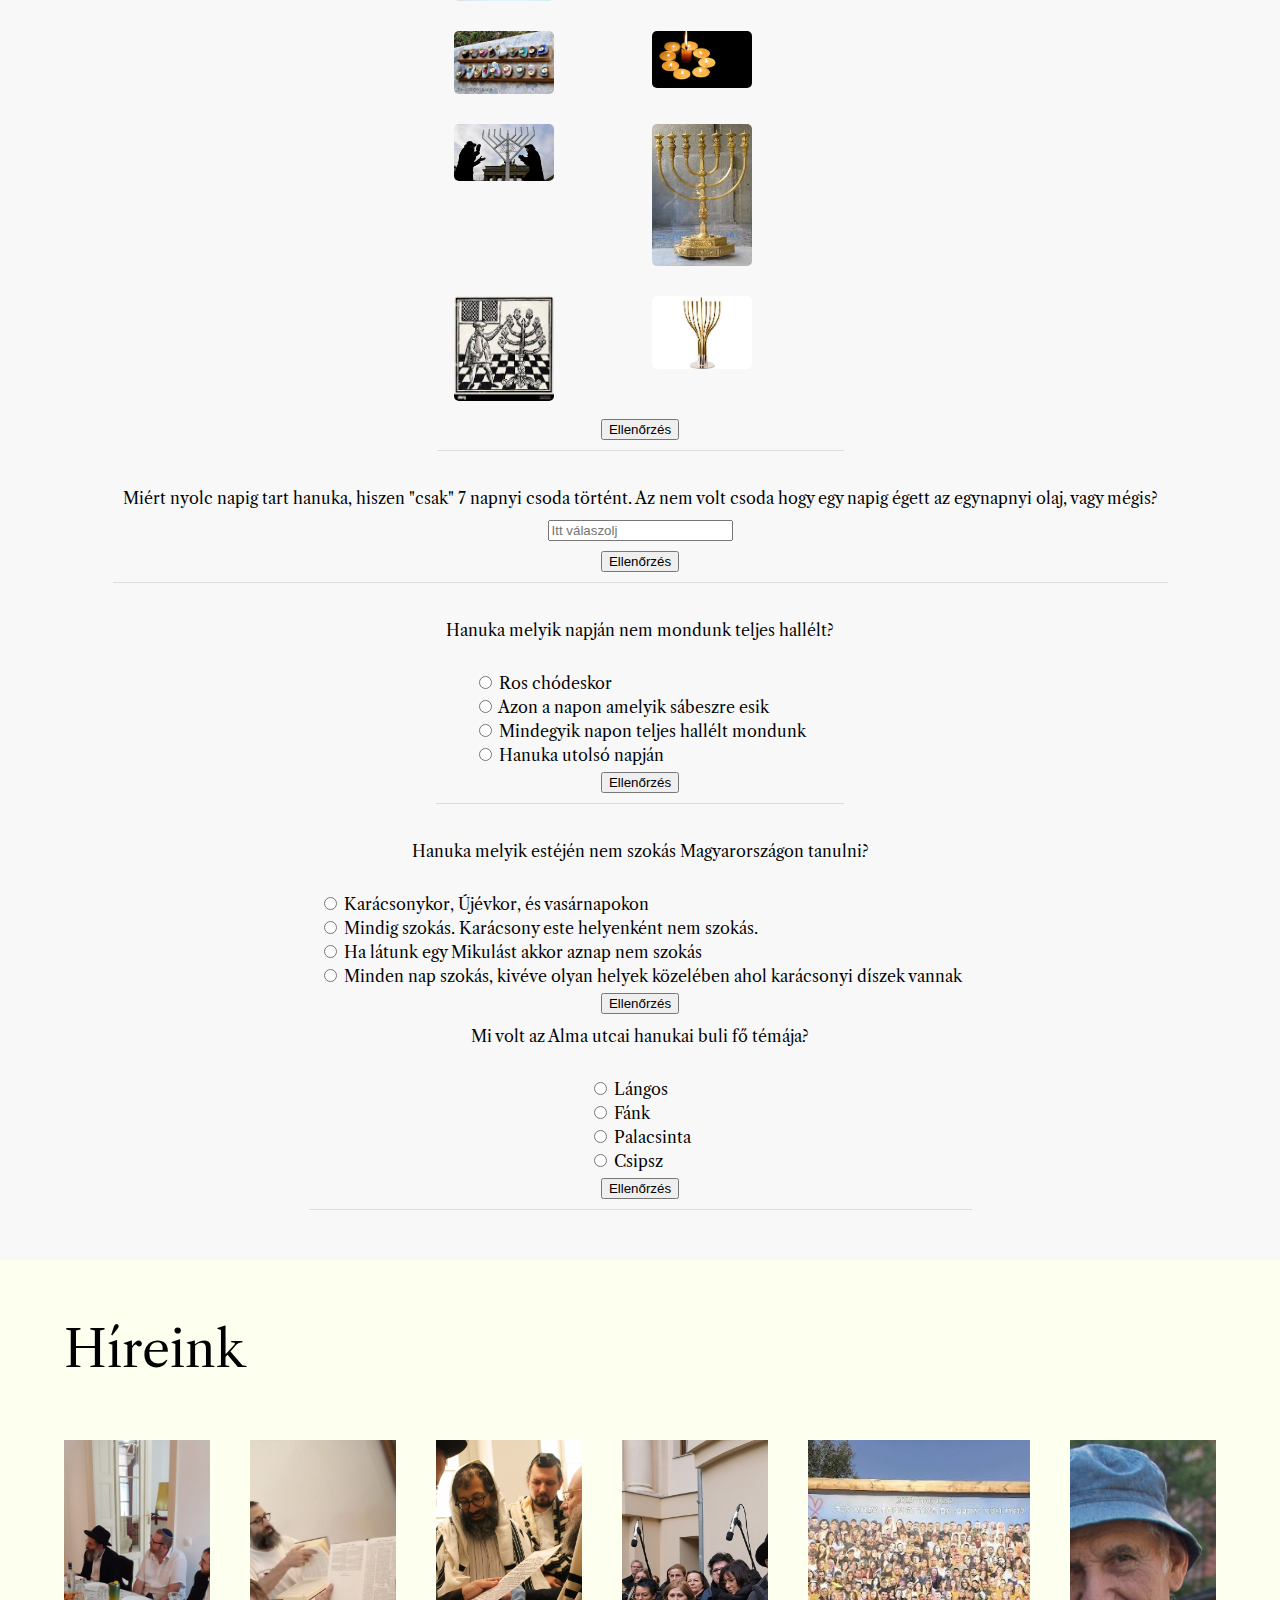
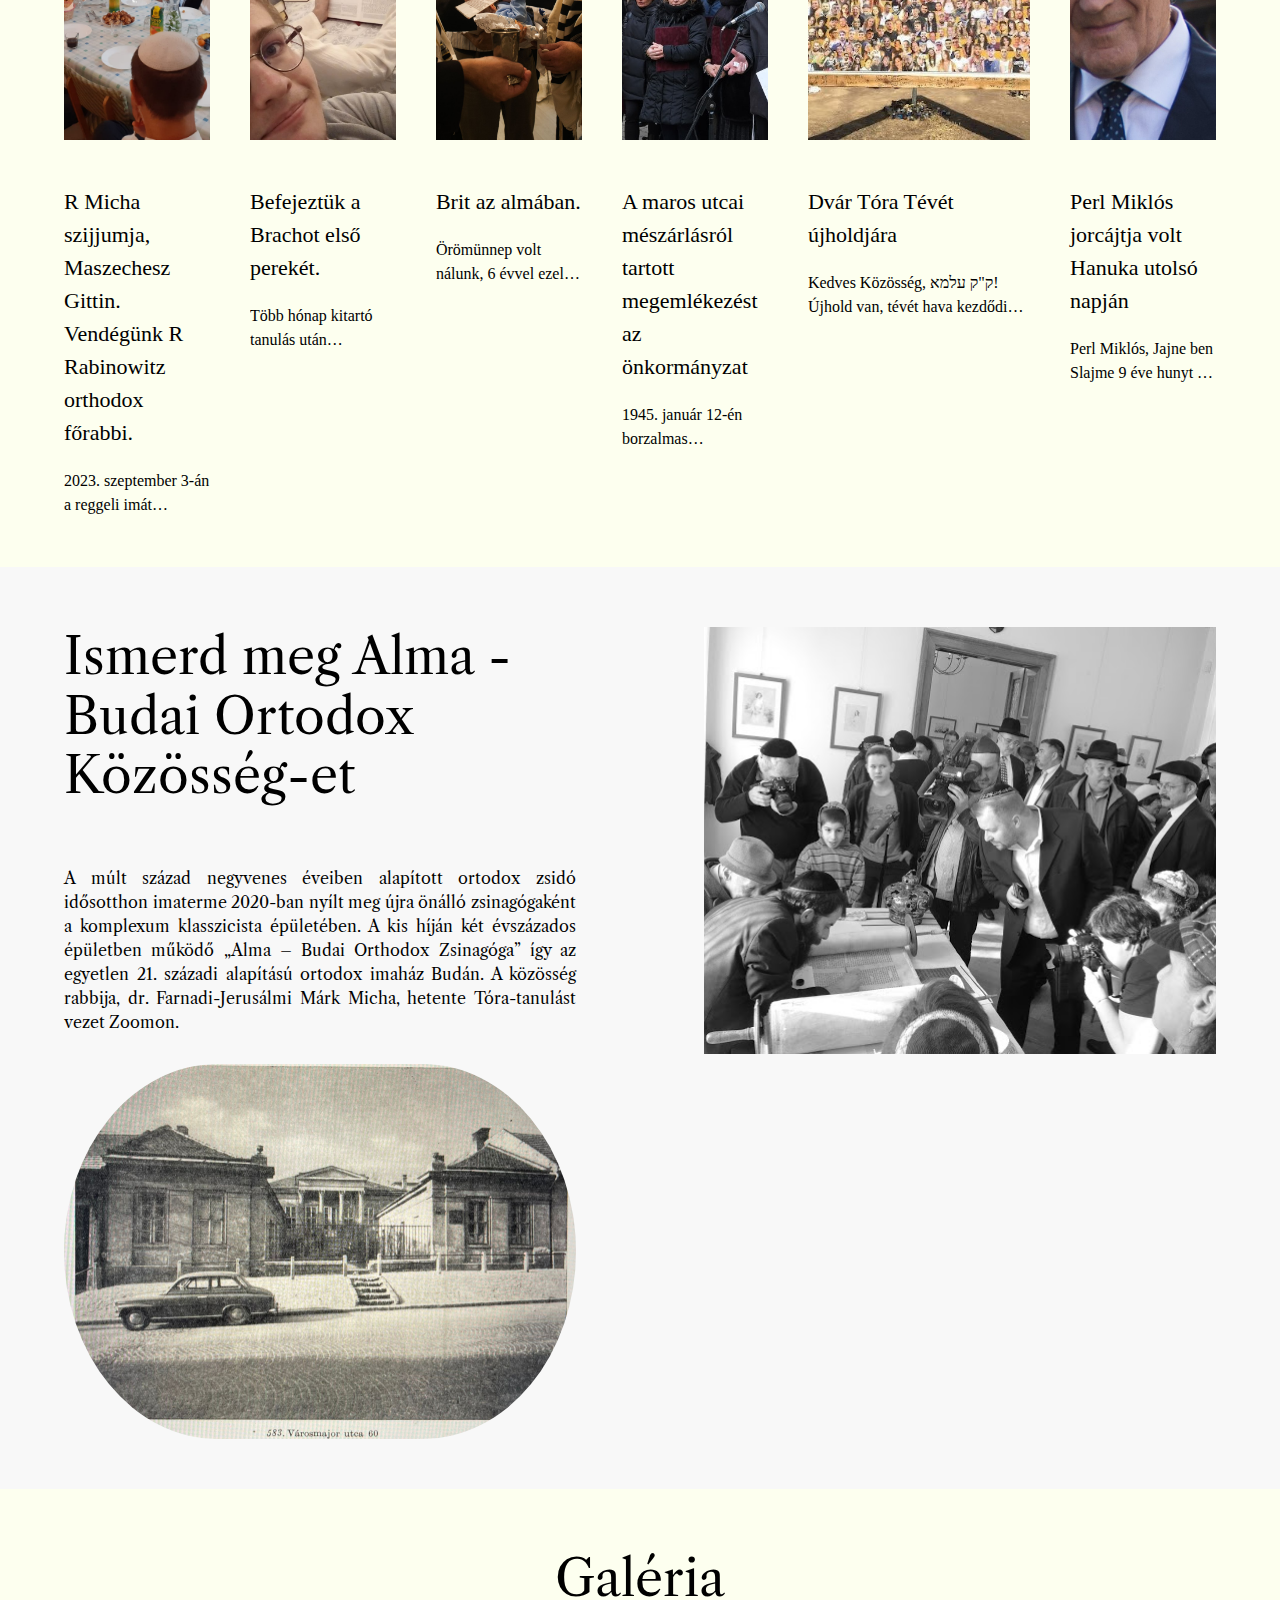
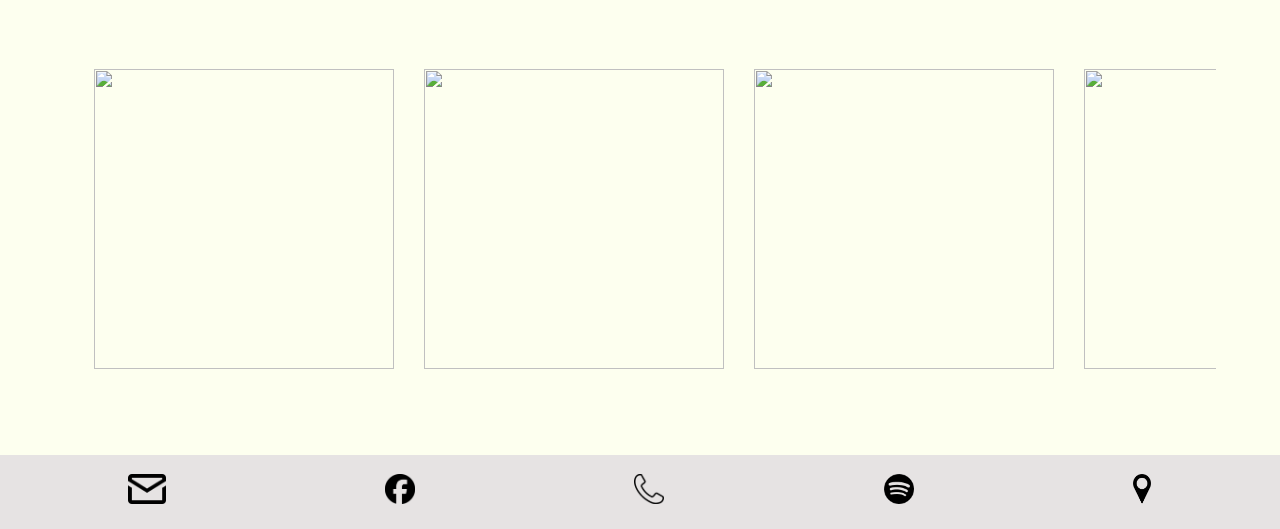
==== commit b379ea6d: "fixed age of buiding" ====
--- a/index.html
+++ b/index.html
@@ -359,7 +359,7 @@
 Az épület az évtizedek során jelentős igénybevételnek volt kitéve, és állapota fokozatosan romlott. A szerkezeti problémák és az általános elhasználódás miatt átfogó felújításra volt szükség. A rekonstrukciós munkálatok elsősorban az imaház részére koncentráltak, és örömteli módon a közelmúltban sikeresen be is fejeződtek. A felújítás során nagy figyelmet fordítottak arra, hogy megőrizzék az épület eredeti karakterét, miközben a modern kor követelményeinek is megfeleljen.
 Napjainkban ez a hely különleges szerepet tölt be Budapest zsidó életében, hiszen ez Buda egyetlen ortodox közössége. A korábbi időszakokhoz képest jelentős változás, hogy most egy fiatalabb generáció alkotja a közösség gerincét. Ez a fiatalos lendület új energiát és dinamizmust hoz a közösség életébe, miközben az ortodox hagyományokat és szokásokat hűen őrzik és ápolják. A közösség aktív szerepet vállal a zsidó vallási és kulturális élet fenntartásában, rendszeres programokat és összejöveteleket szerveznek, ezáltal is erősítve a budai zsidóság összetartását és identitását.
 Ez a fejlődés azt mutatja, hogy az Alma utcai zsinagóga és közösségi központ továbbra is fontos szerepet játszik a főváros zsidó életében, összekapcsolva a múlt örökségét a jelen kihívásaival és a jövő lehetőségeivel.-->
-A múlt század harmincas éveiben alapított ortodox zsidó idősotthon imaterme 2020-ban nyílt meg újra önálló zsinagógaként a komplexum klasszicista épületében. A már csaknem egy évszázados épületben működő „Alma – Budai Orthodox Zsinagóga” így az egyetlen 21. századi alapítású ortodox imaház Budán. A közösség rabbija, dr. Farnadi-Jerusálmi Márk Micha, hetente Tóra-tanulást vezet Zoomon.
+A múlt század negyvenes éveiben alapított ortodox zsidó idősotthon imaterme 2020-ban nyílt meg újra önálló zsinagógaként a komplexum klasszicista épületében. A kis híján két évszázados épületben működő „Alma – Budai Orthodox Zsinagóga” így az egyetlen 21. századi alapítású ortodox imaház Budán. A közösség rabbija, dr. Farnadi-Jerusálmi Márk Micha, hetente Tóra-tanulást vezet Zoomon.
                 <img src="pictures/regi-wide.jpeg" alt="virag">
             </div>
             <img id="about-right-image" src="pictures/people.jpg" alt="torajavitas">
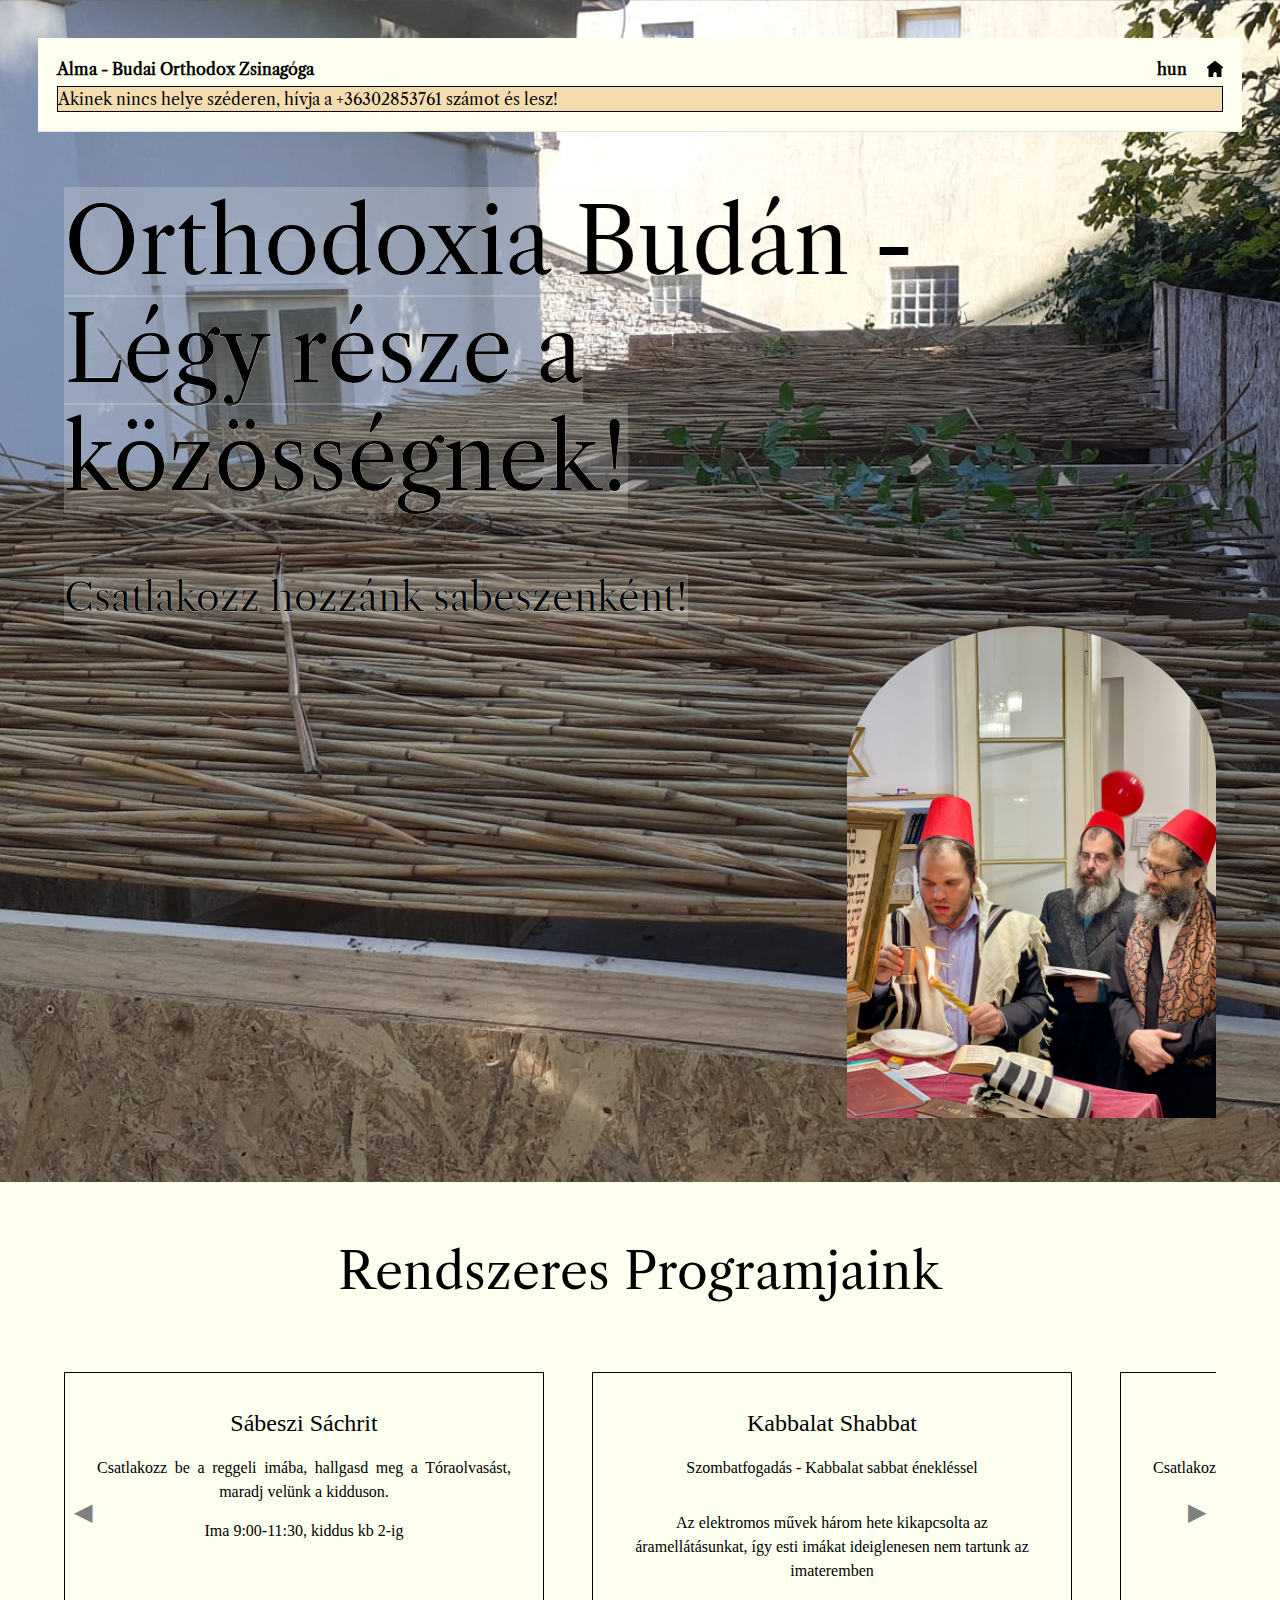
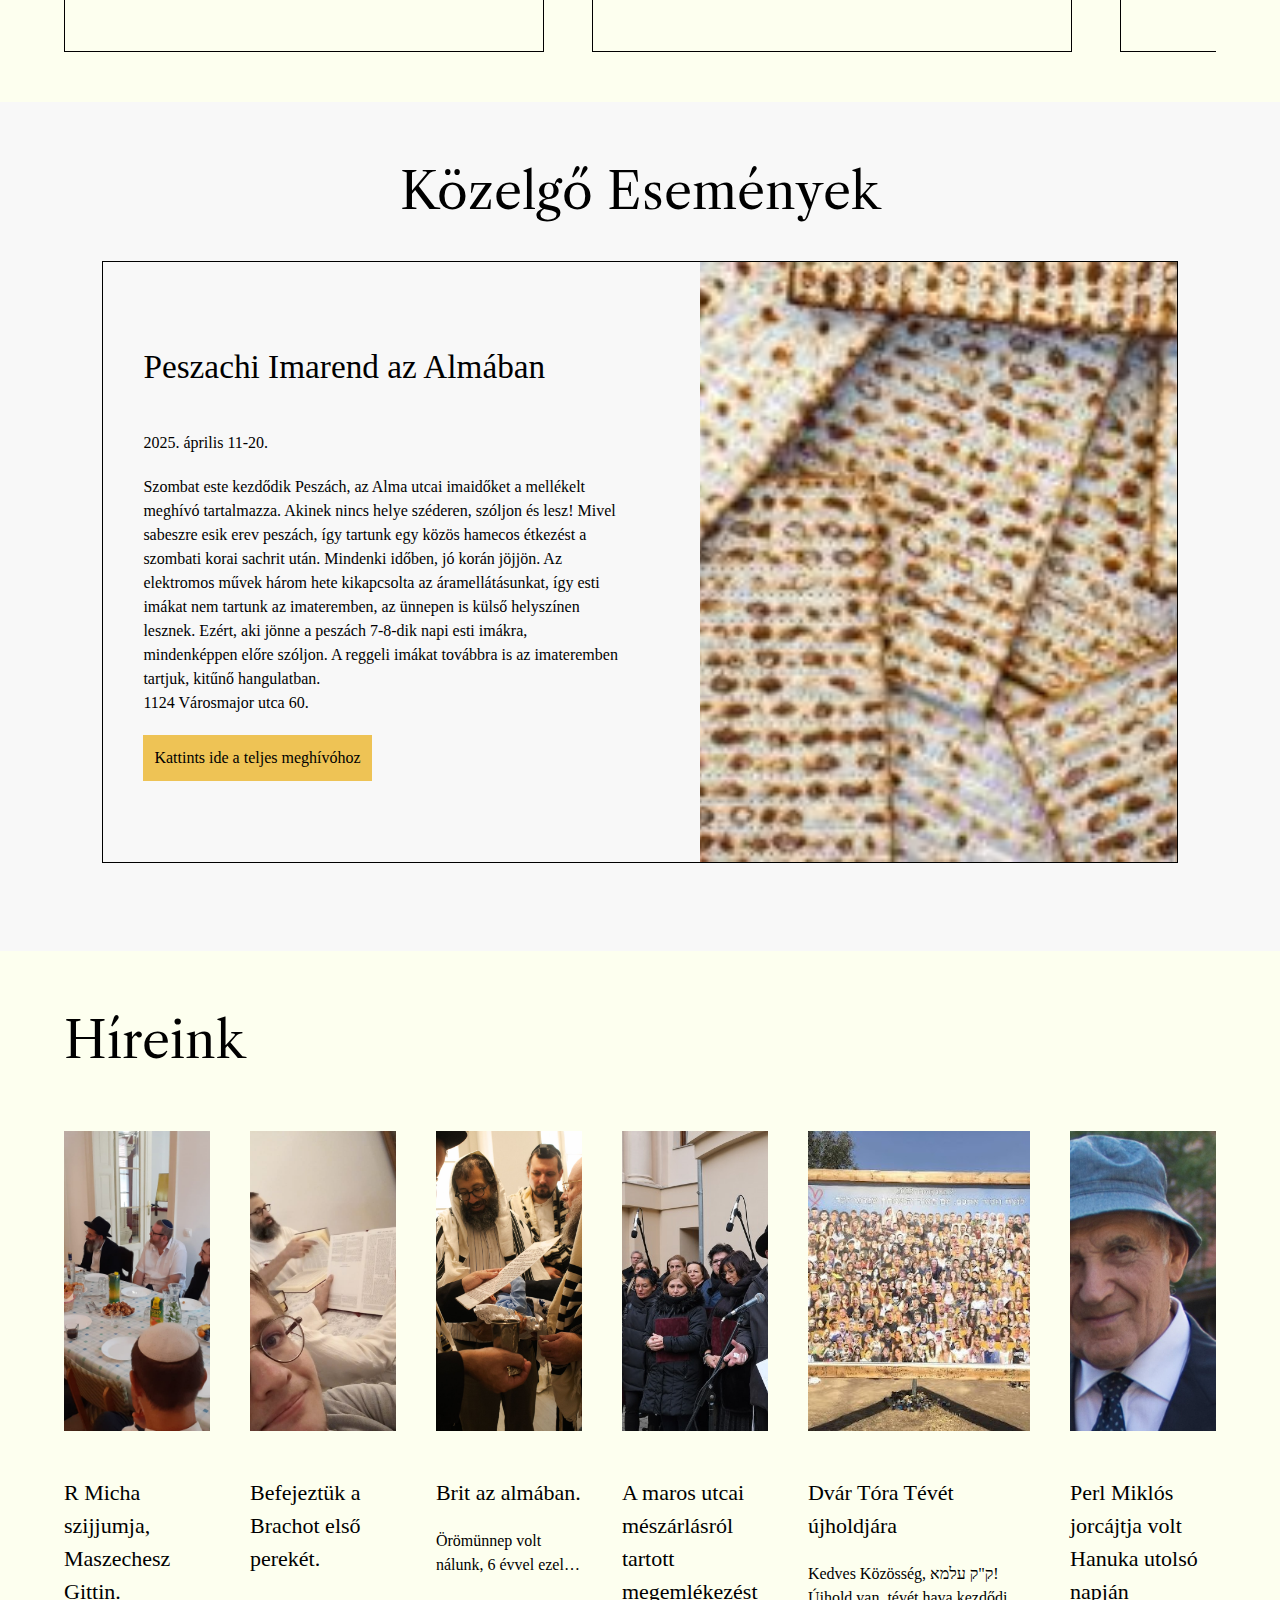
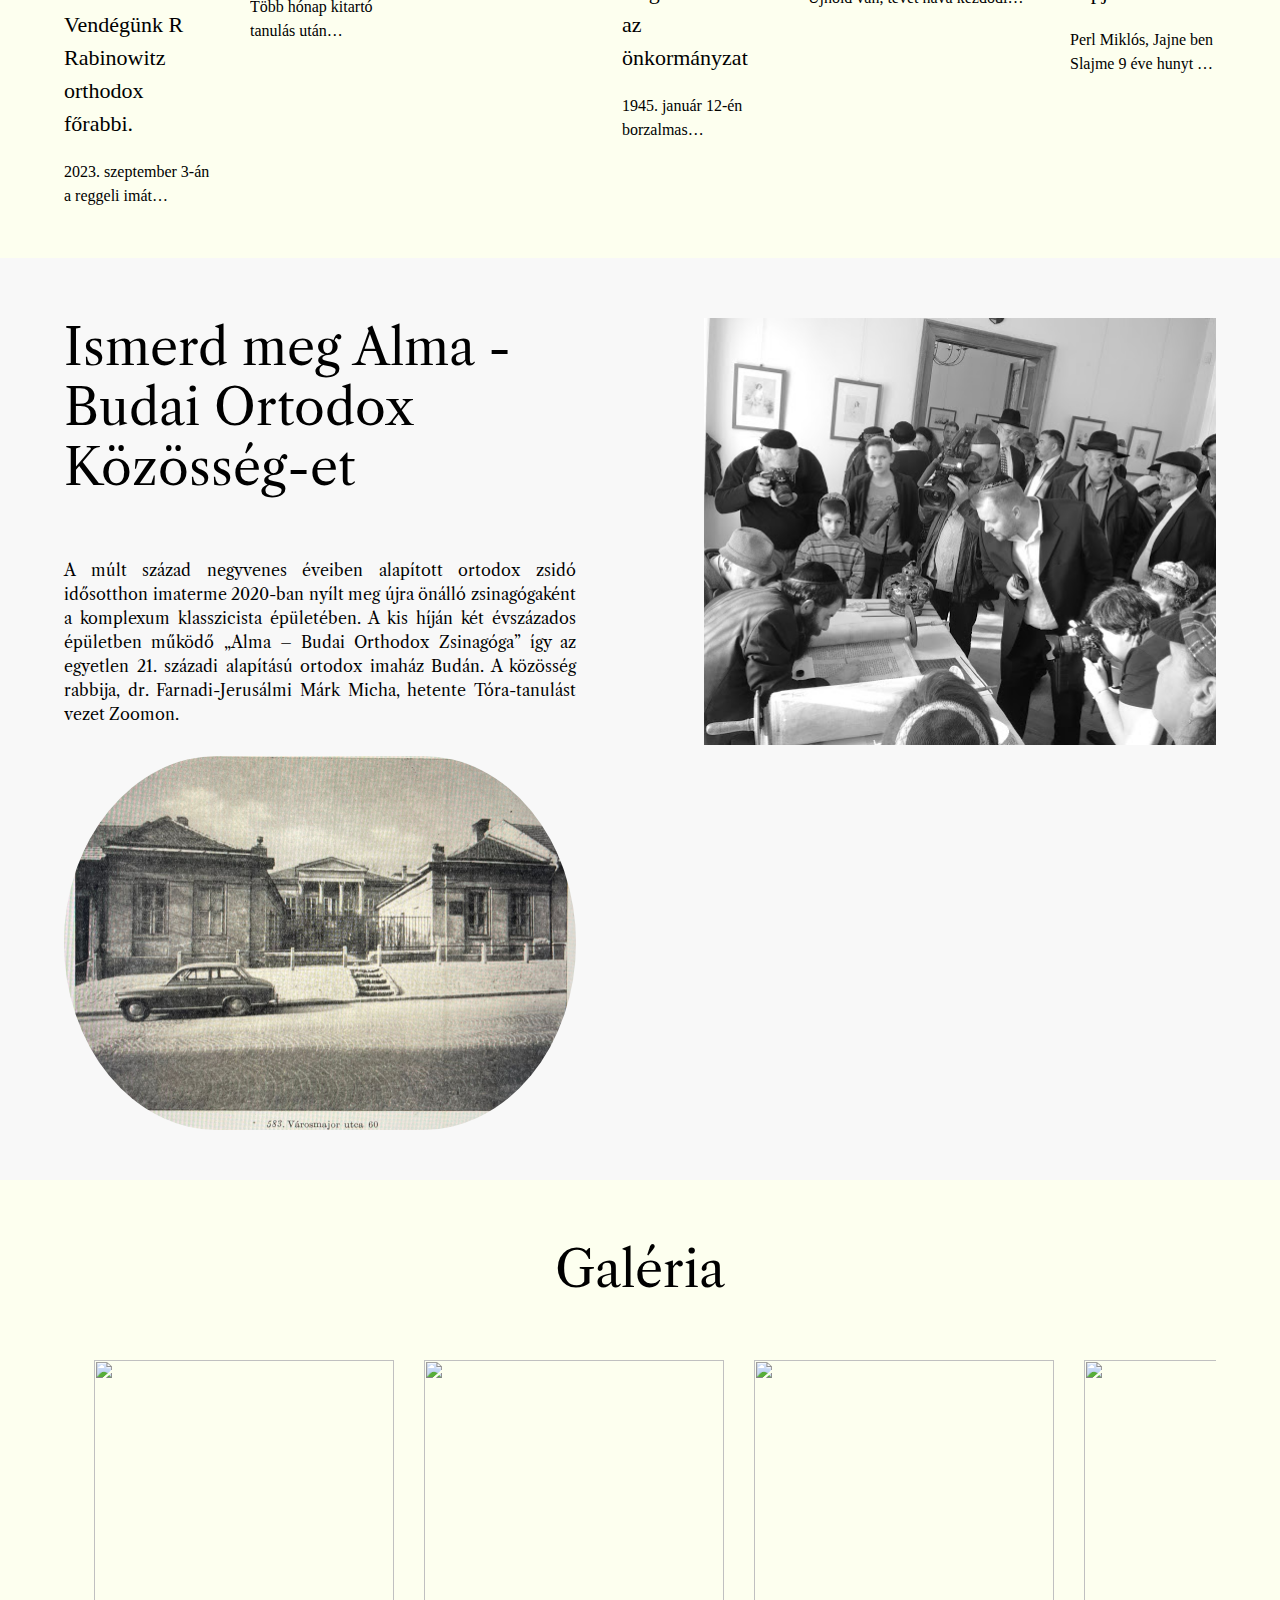
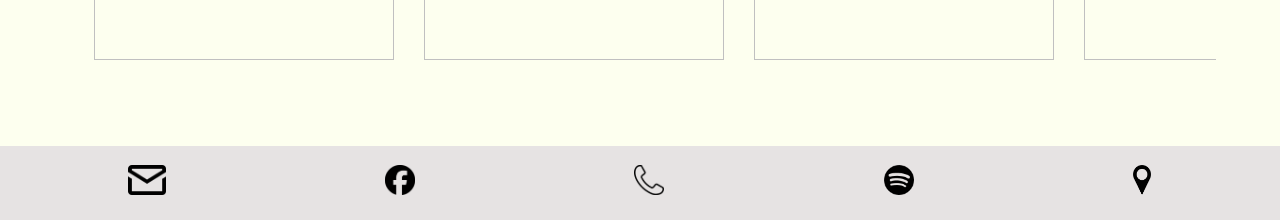
==== commit e6b55644: "removed hanuka added peszach removed electricity" ====
--- a/index.html
+++ b/index.html
@@ -56,8 +56,9 @@
                             Szombatfogadás - Kabbalat sabbat énekléssel 
                         </div>
                         <div class="time">
-                            <p>Nyáron: másfél órával naplemente előtt</p>
-                            <p>Télen: 15 perccel naplemente előtt</p>
+                            <p>Az elektromos művek három hete kikapcsolta az áramellátásunkat, így esti imákat ideiglenesen nem tartunk az imateremben</p>
+                            <!--<p>Nyáron: másfél órával naplemente előtt</p>
+                            <p>Télen: 15 perccel naplemente előtt</p>-->
                         </div>
                     </div>
                     <div class="service-box">
@@ -82,7 +83,7 @@
                             Csatlakozz hozzánk a zsinagógában, ahol a Talmud aggadikus részeit tanuljunk a Brachot traktátusból
                         </div>
                         <div class="time">
-                            19:20 hétfőnként
+                            Amíg nincs áram addig hétfőnként este hattól. Mire lesz áram visszaállunk az eredeti hétfőnkénti 19:20-ra
                         </div>
                     </div>
                 </div>
@@ -97,20 +98,21 @@
             <div id="event">
                 <div id="event-text">
                     <div id="event-title">
-                        Megemlékezés az Alma utcai tömeggyilkosság 80. évfordulójáról
+                        Peszachi Imarend az Almában
                     </div>
                     <div>
-                        2025. február 3.
-                        este 19:00
-                    </div>
-                    A felidézést segíti Zoltán Gábor író<br>
-                    A megemlékezést az áldozatok névsorának felolvasásával és gyászimával zárjuk.<br>
-                    1124 Városmajor utca 60.
-                    <a href="pictures/megmlekezes.jpeg" class="yellow-button" target="_blank">Kattints ide a teljes meghívóhoz</a>
-                </div>
-                <img id="event-image" src="pictures/candles.webp" alt="purim">
-            </div>
-            <div id="quiz">
+                        2025. április 11-20.
+                    </div>
+                        Szombat este kezdődik Peszách, az Alma utcai imaidőket a mellékelt meghívó tartalmazza. Akinek nincs helye széderen, szóljon és lesz!
+                        Mivel sabeszre esik erev peszách, így tartunk egy közös hamecos étkezést a szombati korai sachrit után. Mindenki időben, jó korán jöjjön.
+                        Az elektromos művek három hete kikapcsolta az áramellátásunkat, így esti imákat nem tartunk az imateremben, az ünnepen is külső helyszínen lesznek. Ezért, aki jönne a peszách 7-8-dik napi esti imákra, mindenképpen előre szóljon.
+                        A reggeli imákat továbbra is az imateremben tartjuk, kitűnő hangulatban.<br>
+                        1124 Városmajor utca 60.
+                    <a href="pictures/5785Peszách.pdf" class="yellow-button" target="_blank">Kattints ide a teljes meghívóhoz</a>
+                </div>
+                <img id="event-image" src="pictures/macesz.jpeg" alt="purim">
+            </div>
+            <!--<div id="quiz">
                 <div class="section-title" id="hanuka-title">
                     Hanukai Kvíz
                 </div>
@@ -338,7 +340,7 @@
                         <div id="f8" class="feedback">Hibás</div>
                     </form>
                 </div>
-            </div>
+            </div>-->
         </div>
         <div id="news">
             <div class="section-title left-title">
--- a/style.css
+++ b/style.css
@@ -14,12 +14,15 @@
 	background-color: #fdffef;
 	border-bottom: 1px solid #e6e3e3;
 	/*width: calc(100% - 2cm);*/
-	height: 1cm;
+	/*height: 1cm;*/
 	font-weight: bold;
 	display: flex;
-	align-items: center;
-	padding-left: 0.5cm;
-	padding-right: 0.5cm;
+	flex-direction: column;
+	gap: 5px;
+	/*align-items: center;*/
+	padding: 0.5cm;
+	/*padding-right: 0.5cm;*/
+	/*padding-bottom: 0.5cm;*/
 	margin: 0.5cm;
 	justify-content: space-between;
 	z-index: 2;
@@ -28,11 +31,17 @@
 	right: 0.5cm;
 }
 
-header a img {
+#og {
+	display: flex;
+	align-items: center;
+	justify-content: space-between;
+}
+
+#og a img {
 	height: 16px;
 }
 
-header a {
+#og a {
 	display: flex;
 	align-items: center;
 }
@@ -41,6 +50,12 @@
 	display: flex;
 	gap: 20px;
 	align-items: center;
+}
+
+#extra-message {
+	background-color: #f3ddb0;
+	border: 0.1px solid black;
+	font-weight: normal;
 }
 
 #main {
